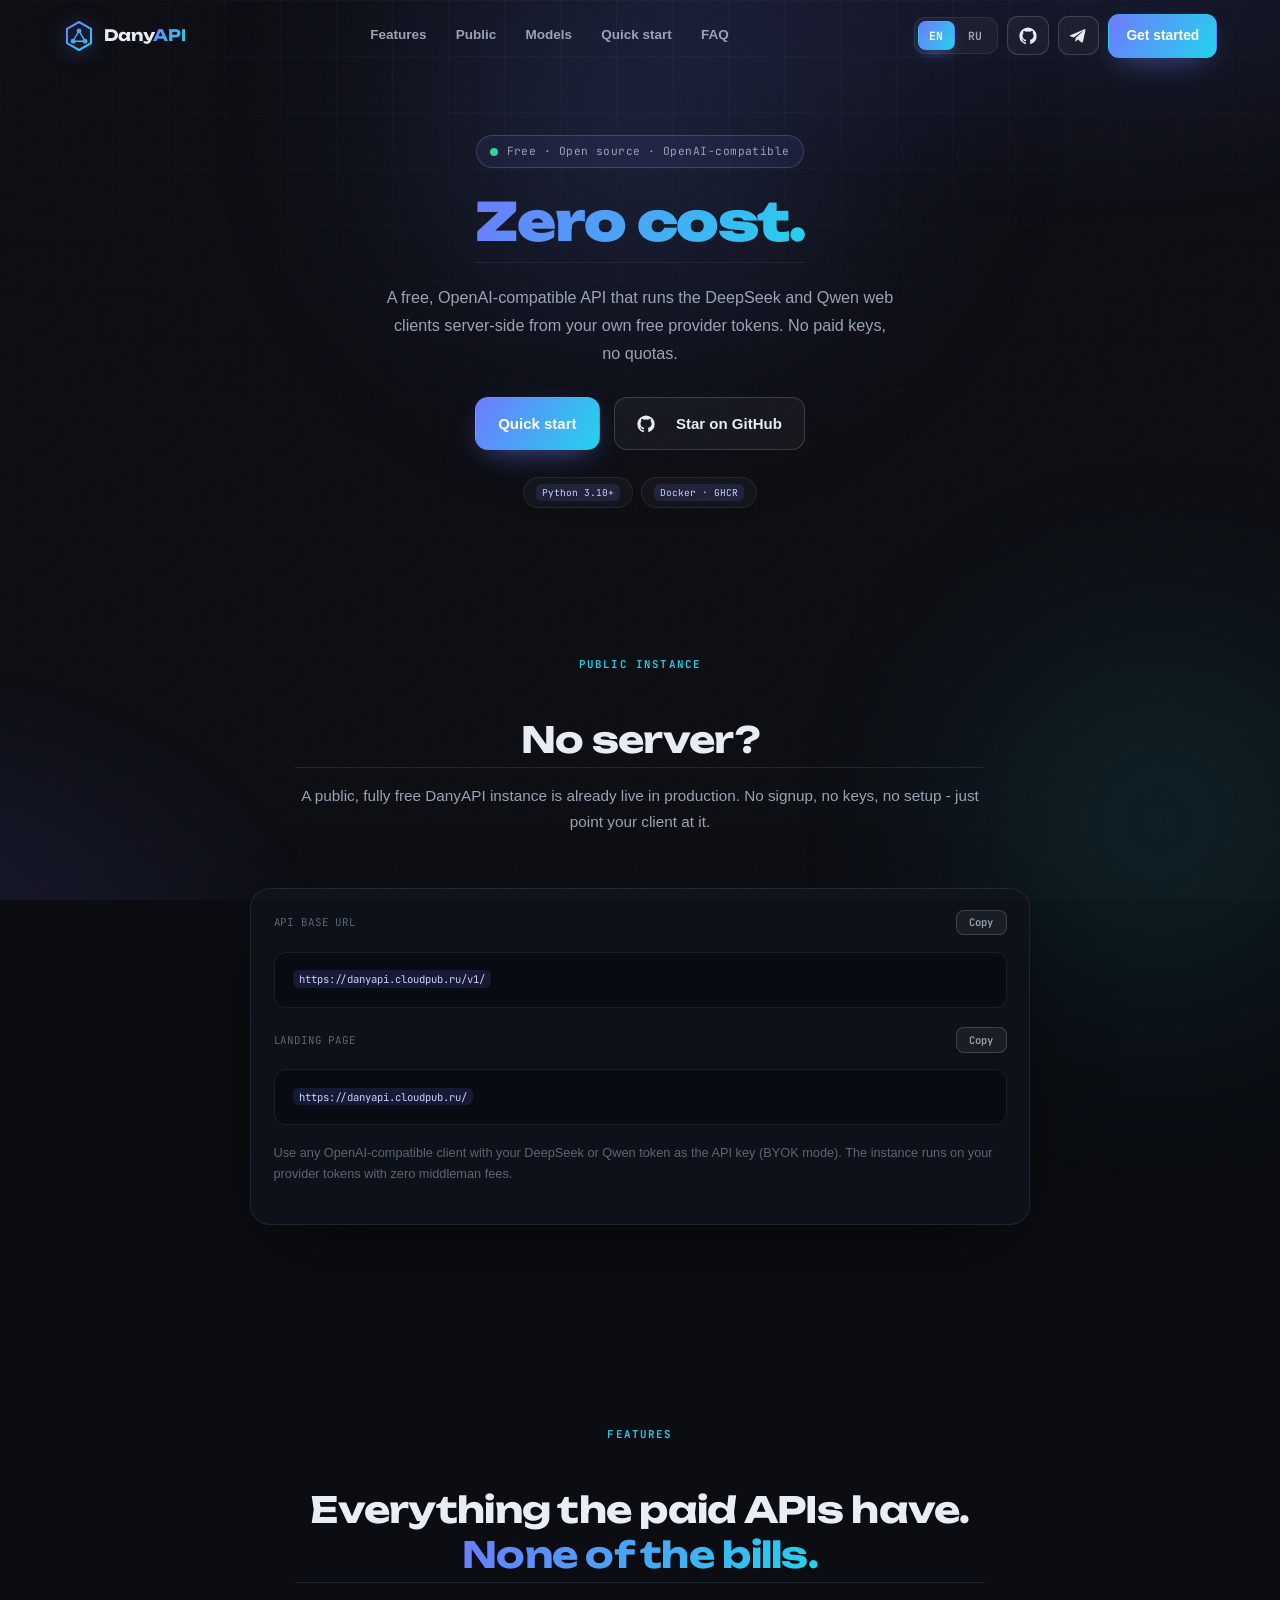
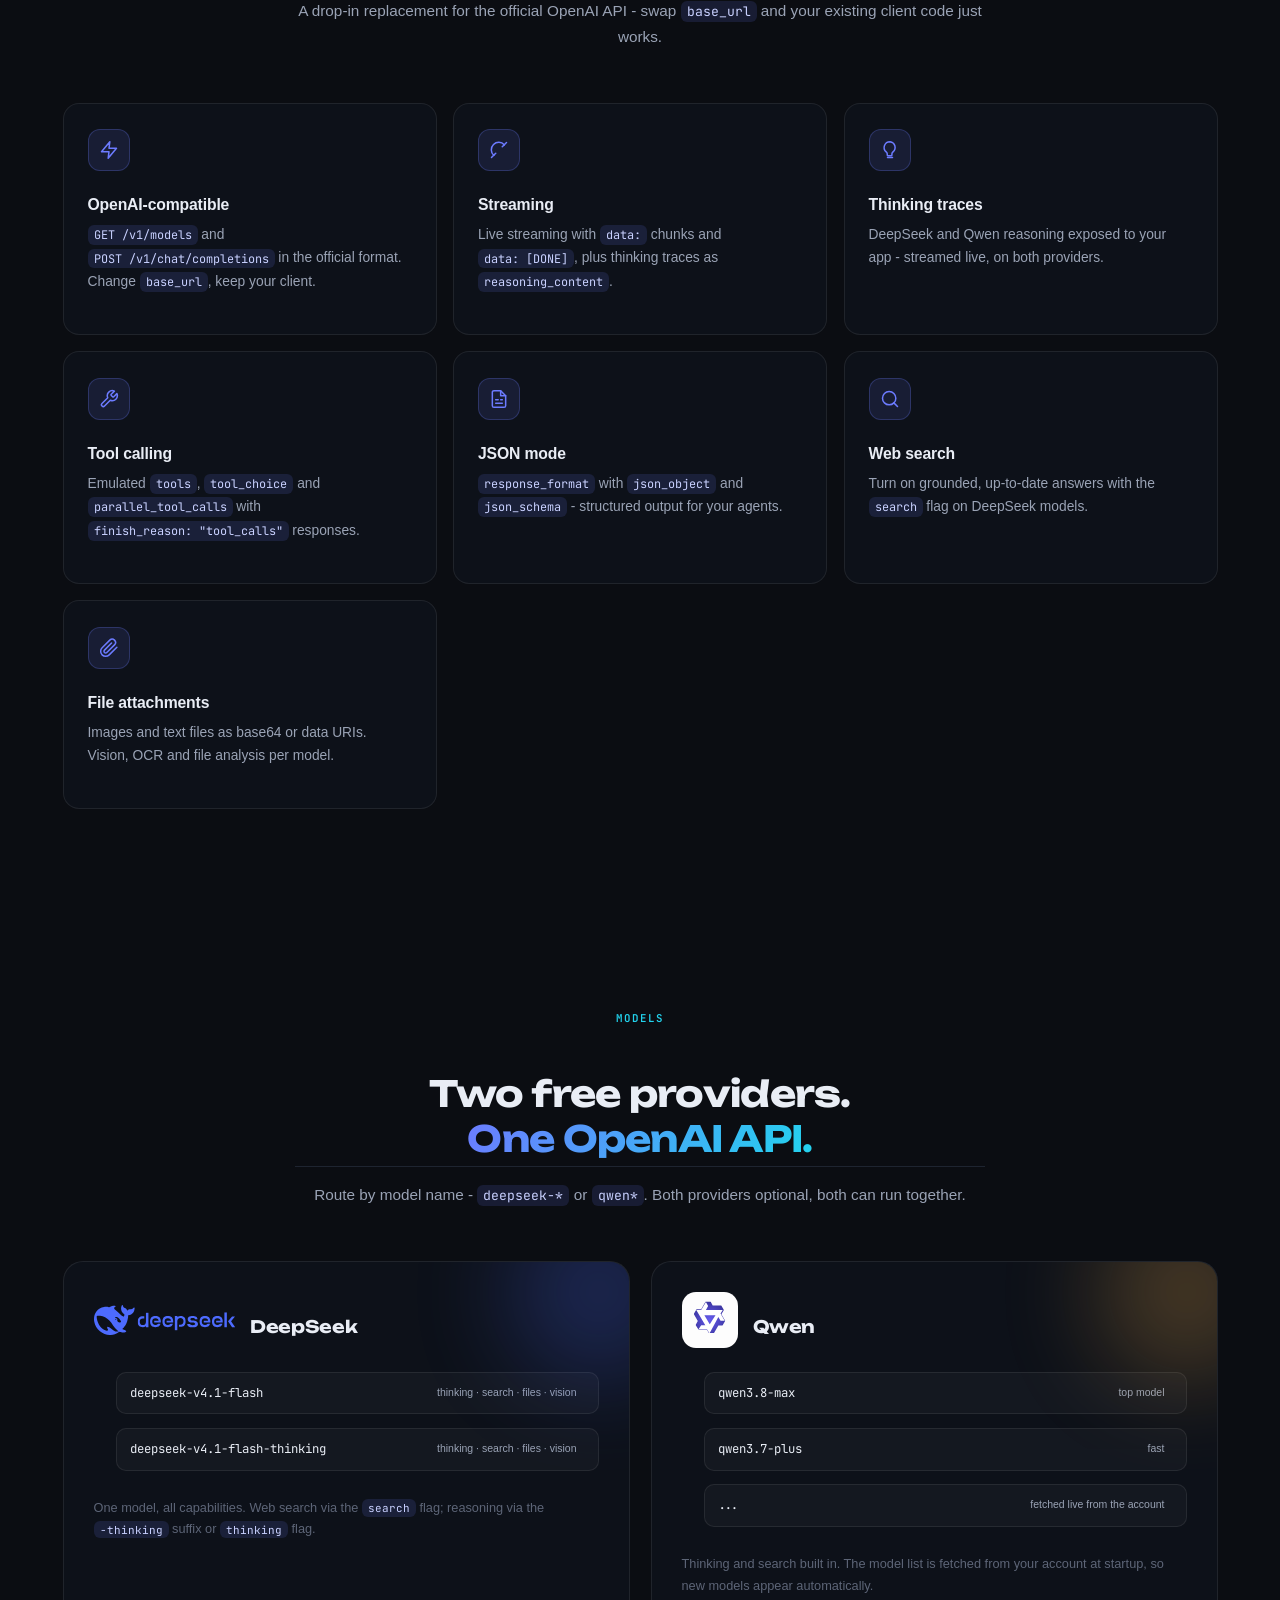
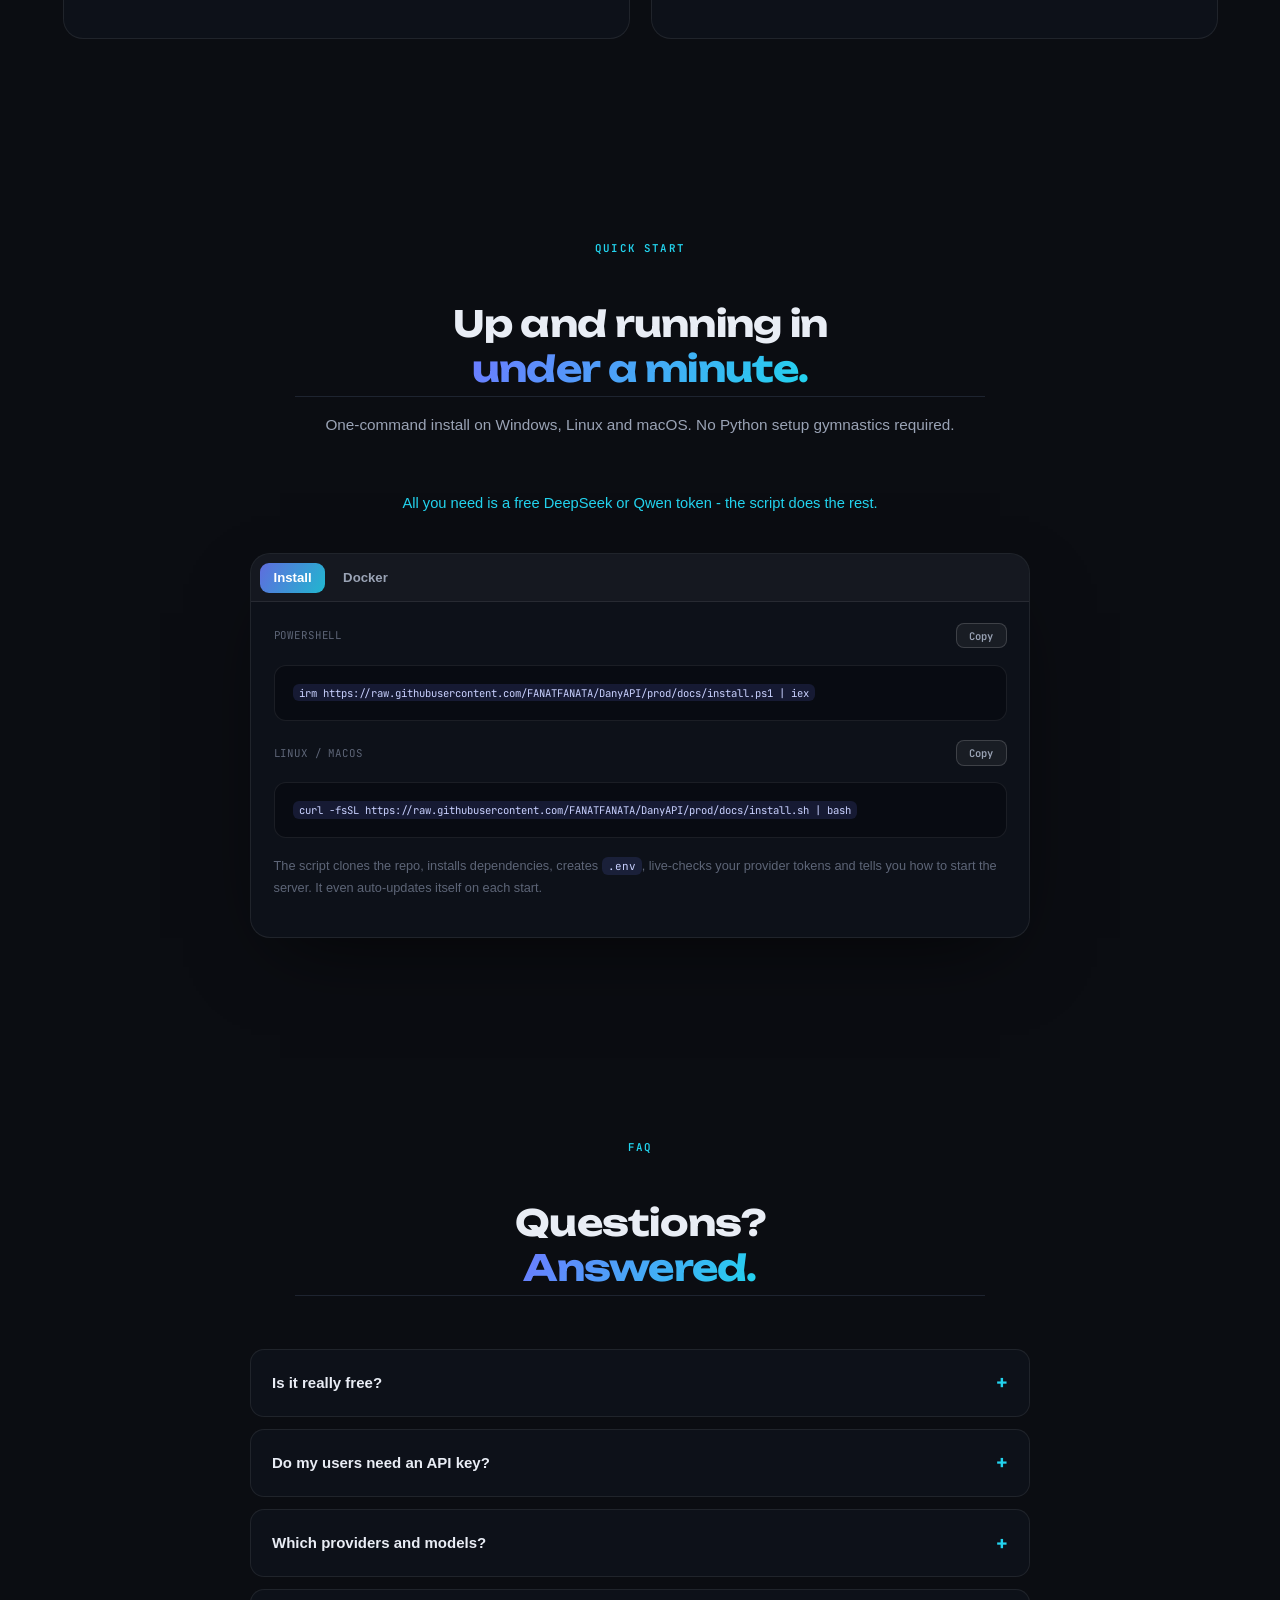
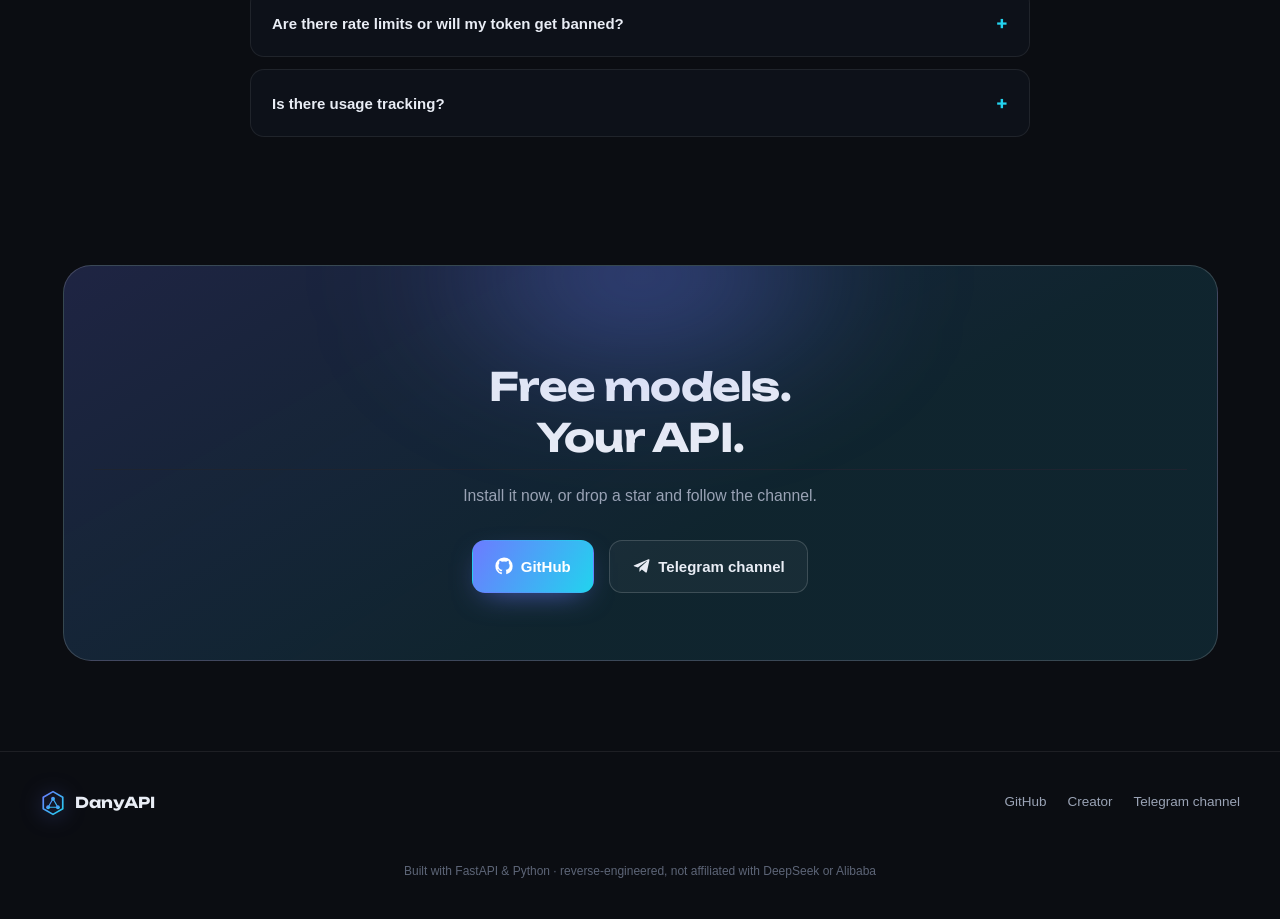
==== docs/index.html @ 92e61bdc "fix: account pool acquire logic and strip emoji from docs" ====
<!DOCTYPE html>
<html lang="en" data-theme="black">
<head>
<meta charset="UTF-8" />
<meta name="viewport" content="width=device-width, initial-scale=1.0" />
<title>DanyAPI</title>
<meta name="description" content="OpenAI-compatible HTTP API on top of the free web clients chat.deepseek.com and chat.qwen.ai. Runs on your own free provider tokens. Free. FastAPI + Python." />
<link rel="icon" href="data:image/svg+xml,%3Csvg%20xmlns='http://www.w3.org/2000/svg'%20viewBox='0%200%2040%2040'%3E%3Cdefs%3E%3ClinearGradient%20id='g'%20x1='0'%20y1='0'%20x2='1'%20y2='1'%3E%3Cstop%20offset='0'%20stop-color='%236c7bff'/%3E%3Cstop%20offset='1'%20stop-color='%2322d3ee'/%3E%3C/linearGradient%3E%3C/defs%3E%3Cpath%20d='M20%202.5L35%2011V29L20%2037.5L5%2029V11Z'%20fill='none'%20stroke='url(%23g)'%20stroke-width='2.6'%20stroke-linejoin='round'/%3E%3Cpath%20d='M20%2013.5L12.5%2026.5H27.5Z'%20fill='none'%20stroke='url(%23g)'%20stroke-width='1.8'%20stroke-linejoin='round'/%3E%3Ccircle%20cx='20'%20cy='13.5'%20r='3'%20fill='url(%23g)'/%3E%3Ccircle%20cx='12.5'%20cy='26.5'%20r='3'%20fill='url(%23g)'/%3E%3Ccircle%20cx='27.5'%20cy='26.5'%20r='3'%20fill='url(%23g)'/%3E%3C/svg%3E" />
<link rel="preconnect" href="https://fonts.googleapis.com" />
<link rel="preconnect" href="https://fonts.gstatic.com" crossorigin />
<link href="https://fonts.googleapis.com/css2?family=Unbounded:wght@500;700;900&family=Manrope:wght@400;500;600;700;800&family=JetBrains+Mono:wght@400;500;600;700&display=swap" rel="stylesheet" />
<link rel="stylesheet" href="style.css" />
</head>
<body class="landing">
<div class="bg-grid" aria-hidden="true"></div>
<div class="bg-glow bg-glow-a" aria-hidden="true"></div>
<div class="bg-glow bg-glow-b" aria-hidden="true"></div>
<div class="noise" aria-hidden="true"></div>

<header class="nav" id="nav">
    <div class="nav-inner">
        <a class="brand" href="#top">
            <svg class="brand-logo" viewBox="0 0 40 40" aria-hidden="true">
                <defs>
                    <linearGradient id="brand-grad" x1="0" y1="0" x2="1" y2="1">
                        <stop offset="0" stop-color="#6c7bff"></stop>
                        <stop offset="1" stop-color="#22d3ee"></stop>
                    </linearGradient>
                </defs>
                <path d="M20 2.5 L35 11 V29 L20 37.5 L5 29 V11 Z" fill="none" stroke="url(#brand-grad)" stroke-width="2.6" stroke-linejoin="round"></path>
                <path d="M20 13.5 L12.5 26.5 H27.5 Z" fill="none" stroke="url(#brand-grad)" stroke-width="1.8" stroke-linejoin="round"></path>
                <circle cx="20" cy="13.5" r="3" fill="url(#brand-grad)"></circle>
                <circle cx="12.5" cy="26.5" r="3" fill="url(#brand-grad)"></circle>
                <circle cx="27.5" cy="26.5" r="3" fill="url(#brand-grad)"></circle>
            </svg>
            <span class="brand-name">Dany<span class="brand-accent">API</span></span>
        </a>
        <nav class="nav-links" id="navLinks">
            <a href="#features" data-i18n="nav_features">Features</a>
            <a href="#hosted" data-i18n="nav_hosted">Public</a>
            <a href="#models" data-i18n="nav_models">Models</a>
            <a href="#quickstart" data-i18n="nav_quickstart">Quick start</a>
            <a href="#faq" data-i18n="nav_faq">FAQ</a>
        </nav>
        <div class="nav-actions">
            <div class="lang-switch" role="group" aria-label="Language">
                <button type="button" class="lang-btn" data-lang="en" data-i18n-aria="lang_en" aria-label="English">EN</button>
                <button type="button" class="lang-btn" data-lang="ru" data-i18n-aria="lang_ru" aria-label="Русский">RU</button>
            </div>
            <a class="btn btn-ghost btn-icon" href="https://github.com/FANATFANATA/DanyAPI" target="_blank" rel="noopener" aria-label="GitHub">
                <svg viewBox="0 0 24 24" width="18" height="18" fill="currentColor" aria-hidden="true"><path d="M12 .5A11.5 11.5 0 0 0 .5 12a11.5 11.5 0 0 0 7.86 10.91c.58.11.79-.25.79-.56v-2c-3.2.7-3.87-1.54-3.87-1.54-.52-1.34-1.28-1.7-1.28-1.7-1.05-.71.08-.7.08-.7 1.16.08 1.77 1.19 1.77 1.19 1.03 1.77 2.7 1.26 3.36.96.1-.75.4-1.26.73-1.55-2.55-.29-5.23-1.28-5.23-5.69 0-1.26.45-2.28 1.19-3.09-.12-.29-.52-1.46.11-3.05 0 0 .97-.31 3.18 1.18a11.1 11.1 0 0 1 5.79 0c2.2-1.49 3.17-1.18 3.17-1.18.63 1.59.23 2.76.11 3.05.74.81 1.19 1.83 1.19 3.09 0 4.42-2.69 5.39-5.25 5.68.41.35.77 1.05.77 2.12v3.15c0 .31.21.67.8.56A11.5 11.5 0 0 0 23.5 12 11.5 11.5 0 0 0 12 .5Z"/></svg>
            </a>
            <a class="btn btn-ghost btn-icon" href="https://t.me/DanyAPIFree" target="_blank" rel="noopener" aria-label="Telegram">
                <svg viewBox="0 0 24 24" width="18" height="18" fill="currentColor" aria-hidden="true"><path d="M21.9 4.3 18.6 19.6c-.2 1.1-.9 1.4-1.8.9l-5-3.7-2.4 2.3c-.3.3-.5.5-1 .5l.4-5.1L18.3 6c.4-.4-.1-.6-.6-.2L6.5 13.9l-4.9-1.5c-1-.3-1-.9.2-1.4L20.6 3c.9-.3 1.6.2 1.3 1.3Z"/></svg>
            </a>
            <a class="btn btn-primary" href="#quickstart" data-i18n="hero_cta_start">Get started</a>
        </div>
    </div>
</header>

<main id="top">

    <section class="hero">
        <div class="hero-inner">
            <div class="hero-copy">
                <span class="hero-badge reveal">
                    <span class="dot"></span>
                    <span data-i18n="hero_badge">Free · Open source · OpenAI-compatible</span>
                </span>
                <h1 class="hero-title reveal" data-delay="1">
                    <span class="grad-text" data-i18n="hero_h1_b">Zero cost.</span>
                </h1>
                <p class="hero-sub reveal" data-delay="2" data-i18n="hero_sub">
                    A free, OpenAI-compatible API that runs the DeepSeek and Qwen web clients
                    server-side from your own free provider tokens. No paid keys, no quotas.
                </p>
                <div class="hero-cta reveal" data-delay="3">
                    <a class="btn btn-primary btn-lg" href="#quickstart" data-i18n="hero_cta_start">Quick start</a>
                    <a class="btn btn-ghost btn-lg" href="https://github.com/FANATFANATA/DanyAPI" target="_blank" rel="noopener">
                        <svg viewBox="0 0 24 24" width="18" height="18" fill="currentColor" aria-hidden="true"><path d="M12 .5A11.5 11.5 0 0 0 .5 12a11.5 11.5 0 0 0 7.86 10.91c.58.11.79-.25.79-.56v-2c-3.2.7-3.87-1.54-3.87-1.54-.52-1.34-1.28-1.7-1.28-1.7-1.05-.71.08-.7.08-.7 1.16.08 1.77 1.19 1.77 1.19 1.03 1.77 2.7 1.26 3.36.96.1-.75.4-1.26.73-1.55-2.55-.29-5.23-1.28-5.23-5.69 0-1.26.45-2.28 1.19-3.09-.12-.29-.52-1.46.11-3.05 0 0 .97-.31 3.18 1.18a11.1 11.1 0 0 1 5.79 0c2.2-1.49 3.17-1.18 3.17-1.18.63 1.59.23 2.76.11 3.05.74.81 1.19 1.83 1.19 3.09 0 4.42-2.69 5.39-5.25 5.68.41.35.77 1.05.77 2.12v3.15c0 .31.21.67.8.56A11.5 11.5 0 0 0 23.5 12 11.5 11.5 0 0 0 12 .5Z"/></svg>
                        <span id="gh-stars" class="star-count"></span>
                        <span data-i18n="hero_cta_gh">Star on GitHub</span>
                    </a>
                </div>
                <div class="hero-meta reveal" data-delay="4">
                    <span class="pill"><code>Python 3.10+</code></span>
                    <span class="pill"><code>Docker · GHCR</code></span>
                </div>
            </div>
        </div>
    </section>

    <section class="section" id="hosted">
        <div class="section-head reveal">
            <span class="eyebrow" data-i18n="hosted_eyebrow">Public instance</span>
            <h2 class="section-title" data-i18n="hosted_title">No server?<br /><span class="grad-text" data-i18n="hosted_title_hi">Use the free one.</span></h2>
            <p class="section-sub" data-i18n="hosted_sub">A public, fully free DanyAPI instance is already live in production. No signup, no keys, no setup - just point your client at it.</p>
        </div>
        <div class="code-tabs reveal">
            <div class="code-pane active" data-pane="hosted">
                <div class="pane-head">
                    <span data-i18n="hosted_pane_api">API base URL</span>
                    <button class="copy-btn" data-copy="https://danyapi.cloudpub.ru/v1/" data-i18n="copy">Copy</button>
                </div>
                <pre><code>https://danyapi.cloudpub.ru/v1/</code></pre>
                <div class="pane-head">
                    <span data-i18n="hosted_pane_site">Landing page</span>
                    <button class="copy-btn" data-copy="https://danyapi.cloudpub.ru/" data-i18n="copy">Copy</button>
                </div>
                <pre><code>https://danyapi.cloudpub.ru/</code></pre>
                <p class="pane-note" data-i18n="hosted_note">Use any OpenAI-compatible client with your DeepSeek or Qwen token as the API key (BYOK mode). The instance runs on your provider tokens with zero middleman fees.</p>
            </div>
        </div>
    </section>

    <section class="section" id="features">
        <div class="section-head reveal">
            <span class="eyebrow" data-i18n="features_eyebrow">Features</span>
            <h2 class="section-title" data-i18n="features_title">Everything the paid APIs have.<br /><span class="grad-text" data-i18n="features_title_hi">None of the bills.</span></h2>
            <p class="section-sub" data-i18n="features_sub">A drop-in replacement for the official OpenAI API - swap <code>base_url</code> and your existing client code just works.</p>
        </div>

        <div class="features-grid">
            <article class="card reveal">
                <div class="card-icon"><svg viewBox="0 0 24 24" fill="none" stroke="currentColor" stroke-width="1.8" stroke-linecap="round" stroke-linejoin="round" width="20" height="20"><polygon points="13 2 3 14 12 14 11 22 21 10 12 10 13 2"/></svg></div>
                <h3 data-i18n="f1_t">OpenAI-compatible</h3>
                <p data-i18n="f1_d"><code>GET /v1/models</code> and <code>POST /v1/chat/completions</code> in the official format. Change <code>base_url</code>, keep your client.</p>
            </article>
            <article class="card reveal">
                <div class="card-icon"><svg viewBox="0 0 24 24" fill="none" stroke="currentColor" stroke-width="1.8" stroke-linecap="round" stroke-linejoin="round" width="20" height="20"><path d="M5.64 18.36A9 9 0 1 1 18.36 5.64"/><path d="M5.64 18.36L8.1 15.9"/><path d="M5.64 18.36L3 21"/><path d="M18.36 5.64L15.9 8.1"/><path d="M18.36 5.64L21 3"/></svg></div>
                <h3 data-i18n="f2_t">Streaming</h3>
                <p data-i18n="f2_d">Live streaming with <code>data:</code> chunks and <code>data: [DONE]</code>, plus thinking traces as <code>reasoning_content</code>.</p>
            </article>
            <article class="card reveal">
                <div class="card-icon"><svg viewBox="0 0 24 24" fill="none" stroke="currentColor" stroke-width="1.8" stroke-linecap="round" stroke-linejoin="round" width="20" height="20"><path d="M12 2a7 7 0 0 0-4.6 12.3c.8.7 1.3 1.6 1.3 2.2V18a1 1 0 0 0 1 1h3.6a1 1 0 0 0 1-1v-1.5c0-.6.5-1.5 1.3-2.2A7 7 0 0 0 12 2z"/><path d="M9 21h6"/></svg></div>
                <h3 data-i18n="f3_t">Thinking traces</h3>
                <p data-i18n="f3_d">DeepSeek and Qwen reasoning exposed to your app - streamed live, on both providers.</p>
            </article>
            <article class="card reveal">
                <div class="card-icon"><svg viewBox="0 0 24 24" fill="none" stroke="currentColor" stroke-width="1.8" stroke-linecap="round" stroke-linejoin="round" width="20" height="20"><path d="M14.7 6.3a1 1 0 0 0 0 1.4l1.6 1.6a1 1 0 0 0 1.4 0l3.77-3.77a6 6 0 0 1-7.94 7.94l-6.91 6.91a2.12 2.12 0 0 1-3-3l6.91-6.91a6 6 0 0 1 7.94-7.94l-3.76 3.76z"/></svg></div>
                <h3 data-i18n="f4_t">Tool calling</h3>
                <p data-i18n="f4_d">Emulated <code>tools</code>, <code>tool_choice</code> and <code>parallel_tool_calls</code> with <code>finish_reason: "tool_calls"</code> responses.</p>
            </article>
            <article class="card reveal">
                <div class="card-icon"><svg viewBox="0 0 24 24" fill="none" stroke="currentColor" stroke-width="1.8" stroke-linecap="round" stroke-linejoin="round" width="20" height="20"><path d="M14 2H6a2 2 0 0 0-2 2v16a2 2 0 0 0 2 2h12a2 2 0 0 0 2-2V8z"/><polyline points="14 2 14 8 20 8"/><path d="M8 13h3"/><path d="M16 13h-2"/><path d="M8 17h8"/></svg></div>
                <h3 data-i18n="f5_t">JSON mode</h3>
                <p data-i18n="f5_d"><code>response_format</code> with <code>json_object</code> and <code>json_schema</code> - structured output for your agents.</p>
            </article>
            <article class="card reveal">
                <div class="card-icon"><svg viewBox="0 0 24 24" fill="none" stroke="currentColor" stroke-width="1.8" stroke-linecap="round" stroke-linejoin="round" width="20" height="20"><circle cx="11" cy="11" r="8"/><path d="M21 21l-4.35-4.35"/></svg></div>
                <h3 data-i18n="f7_t">Web search</h3>
                <p data-i18n="f7_d">Turn on grounded, up-to-date answers with the <code>search</code> flag on DeepSeek models.</p>
            </article>
            <article class="card reveal">
                <div class="card-icon"><svg viewBox="0 0 24 24" fill="none" stroke="currentColor" stroke-width="1.8" stroke-linecap="round" stroke-linejoin="round" width="20" height="20"><path d="M21.44 11.05l-9.19 9.19a6 6 0 0 1-8.49-8.49l9.19-9.19a4 4 0 0 1 5.66 5.66l-9.2 9.19a2 2 0 0 1-2.83-2.83l8.49-8.48"/></svg></div>
                <h3 data-i18n="f8_t">File attachments</h3>
                <p data-i18n="f8_d">Images and text files as base64 or data URIs. Vision, OCR and file analysis per model.</p>
            </article>
        </div>
    </section>

    <section class="section" id="models">
        <div class="section-head reveal">
            <span class="eyebrow" data-i18n="models_eyebrow">Models</span>
            <h2 class="section-title" data-i18n="models_title">Two free providers.<br /><span class="grad-text" data-i18n="models_title_hi">One OpenAI API.</span></h2>
            <p class="section-sub" data-i18n="models_sub">Route by model name - <code>deepseek-*</code> or <code>qwen*</code>. Both providers optional, both can run together.</p>
        </div>

        <div class="models-grid">
            <article class="model-card reveal model-ds">
                <div class="model-head">
                    <span class="model-logo model-logo-ds"><img src="deepseek-logo.svg" alt="DeepSeek" /></span>
                    <div>
                        <h3>DeepSeek</h3>
                    </div>
                </div>
                <ul class="model-list">
                    <li><code>deepseek-v4.1-flash</code> <span class="model-chip" data-i18n="models_ds_flash">thinking · search · files · vision</span></li>
                    <li><code>deepseek-v4.1-flash-thinking</code> <span class="model-chip" data-i18n="models_ds_pro">thinking · search · files · vision</span></li>
                </ul>
                <p class="model-note" data-i18n="models_ds_note">One model, all capabilities. Web search via the <code>search</code> flag; reasoning via the <code>-thinking</code> suffix or <code>thinking</code> flag.</p>
            </article>

            <article class="model-card reveal model-qw">
                <div class="model-head">
                    <span class="model-logo-tile model-logo-tile-qw"><img src="qwen-logo.svg" alt="Qwen" /></span>
                    <div>
                        <h3>Qwen</h3>
                    </div>
                </div>
                <ul class="model-list">
                    <li><code>qwen3.8-max</code> <span class="model-chip" data-i18n="models_qw_1">top model</span></li>
                    <li><code>qwen3.7-plus</code> <span class="model-chip" data-i18n="models_qw_2">fast</span></li>
                    <li><code>...</code> <span class="model-chip" data-i18n="models_qw_3">fetched live from the account</span></li>
                </ul>
                <p class="model-note" data-i18n="models_qw_note">Thinking and search built in. The model list is fetched from your account at startup, so new models appear automatically.</p>
            </article>
        </div>
    </section>

    <section class="section" id="quickstart">
        <div class="section-head reveal">
            <span class="eyebrow" data-i18n="qs_eyebrow">Quick start</span>
            <h2 class="section-title" data-i18n="qs_title">Up and running in<br /><span class="grad-text" data-i18n="qs_title_hi">under a minute.</span></h2>
            <p class="section-sub" data-i18n="qs_sub">One-command install on Windows, Linux and macOS. No Python setup gymnastics required.</p>
        </div>

        <p class="section-note reveal" data-i18n="qs_need">All you need is a free DeepSeek or Qwen token - the script does the rest.</p>
        <div class="code-tabs reveal">
            <div class="tab-bar">
                <button class="tab active" data-tab="install" data-i18n="qs_tab_install">Install</button>
                <button class="tab" data-tab="docker" data-i18n="qs_tab_docker">Docker</button>
            </div>
            <div class="code-pane active" data-pane="install">
                <div class="pane-head">
                    <span data-i18n="qs_pane_install">PowerShell</span>
                    <button class="copy-btn" data-copy='irm https://raw.githubusercontent.com/FANATFANATA/DanyAPI/prod/docs/install.ps1 | iex' data-i18n="copy">Copy</button>
                </div>
                <pre><code>irm https://raw.githubusercontent.com/FANATFANATA/DanyAPI/prod/docs/install.ps1 | iex</code></pre>
                <div class="pane-head">
                    <span data-i18n="qs_pane_install_alt">Linux / macOS</span>
                    <button class="copy-btn" data-copy='curl -fsSL https://raw.githubusercontent.com/FANATFANATA/DanyAPI/prod/docs/install.sh | bash' data-i18n="copy">Copy</button>
                </div>
                <pre><code>curl -fsSL https://raw.githubusercontent.com/FANATFANATA/DanyAPI/prod/docs/install.sh | bash</code></pre>
                <p class="pane-note" data-i18n="qs_install_note">The script clones the repo, installs dependencies, creates <code>.env</code>, live-checks your provider tokens and tells you how to start the server. It even auto-updates itself on each start.</p>
            </div>

            <div class="code-pane" data-pane="docker">
                <div class="pane-head">
                    <span>Docker · GHCR</span>
                    <button class="copy-btn" data-copy='docker run -d -p 8000:8000 \
  -e DEEPSEEK_TOKENS="token1,token2" \
  -e QWEN_TOKENS="token3" \
  ghcr.io/fanatfanata/danyapi:latest' data-i18n="copy">Copy</button>
                </div>
                <pre><code>docker run -d -p <span class="c-num">8000</span>:<span class="c-num">8000</span> \
  -e DEEPSEEK_TOKENS=<span class="c-str">"token1,token2"</span> \
  -e QWEN_TOKENS=<span class="c-str">"token3"</span> \
  ghcr.io/fanatfanata/danyapi:latest</code></pre>
                <p class="pane-note" data-i18n="qs_docker_note">Prebuilt image, pushed on every commit and every version tag. The native PoW solver is compiled into the image for maximum speed.</p>
            </div>
        </div>
    </section>

    <section class="section" id="faq">
        <div class="section-head reveal">
            <span class="eyebrow" data-i18n="faq_eyebrow">FAQ</span>
            <h2 class="section-title" data-i18n="faq_title">Questions?<br /><span class="grad-text" data-i18n="faq_title_hi">Answered.</span></h2>
        </div>
        <div class="faq-list reveal">
            <details class="faq">
                <summary data-i18n="q1">Is it really free?</summary>
                <p data-i18n="a1">Yes. DanyAPI uses the internal APIs of the free web clients chat.deepseek.com and chat.qwen.ai through accounts made from your own free provider tokens. No billing, no quotas.</p>
            </details>
            <details class="faq">
                <summary data-i18n="q2">Do my users need an API key?</summary>
                <p data-i18n="a2">When running DanyAPI locally or in private hosting, no API key is required (pass any dummy value). When using the public hosted instance (BYOK mode), provide your DeepSeek or Qwen token as the Bearer token.</p>
            </details>
            <details class="faq">
                <summary data-i18n="q3">Which providers and models?</summary>
                <p data-i18n="a3">DeepSeek (<code>deepseek-v4.1-flash</code>, <code>deepseek-v4.1-flash-thinking</code>) and Qwen (<code>qwen3.8-max</code>, <code>qwen3.7-plus</code>, ... - fetched live from the account). Route by model name; both can run at once.</p>
            </details>
            <details class="faq">
                <summary data-i18n="q7">Are there rate limits or will my token get banned?</summary>
                <p data-i18n="a7">Requests go through the free web clients at a human-like pace. Add more tokens to the pool for extra parallelism - the project stays within normal usage, but treat free tokens as best-effort.</p>
            </details>
            <details class="faq">
                <summary data-i18n="q8">Is there usage tracking?</summary>
                <p data-i18n="a8"><code>GET /v1/usage</code> returns token usage totals, per-model and per-user breakdowns. Disable with <code>DANYAPI_USAGE_ENABLED=0</code>.</p>
            </details>
        </div>
    </section>

    <section class="cta reveal">
        <div class="cta-inner">
            <h2 data-i18n="cta_title">Free models.<br />Your API.</h2>
            <p data-i18n="cta_sub">Install it now, or drop a star and follow the channel.</p>
            <div class="cta-btns">
                <a class="btn btn-primary btn-lg" href="https://github.com/FANATFANATA/DanyAPI" target="_blank" rel="noopener">
                    <svg viewBox="0 0 24 24" width="18" height="18" fill="currentColor" aria-hidden="true"><path d="M12 .5A11.5 11.5 0 0 0 .5 12a11.5 11.5 0 0 0 7.86 10.91c.58.11.79-.25.79-.56v-2c-3.2.7-3.87-1.54-3.87-1.54-.52-1.34-1.28-1.7-1.28-1.7-1.05-.71.08-.7.08-.7 1.16.08 1.77 1.19 1.77 1.19 1.03 1.77 2.7 1.26 3.36.96.1-.75.4-1.26.73-1.55-2.55-.29-5.23-1.28-5.23-5.69 0-1.26.45-2.28 1.19-3.09-.12-.29-.52-1.46.11-3.05 0 0 .97-.31 3.18 1.18a11.1 11.1 0 0 1 5.79 0c2.2-1.49 3.17-1.18 3.17-1.18.63 1.59.23 2.76.11 3.05.74.81 1.19 1.83 1.19 3.09 0 4.42-2.69 5.39-5.25 5.68.41.35.77 1.05.77 2.12v3.15c0 .31.21.67.8.56A11.5 11.5 0 0 0 23.5 12 11.5 11.5 0 0 0 12 .5Z"/></svg>
                    <span data-i18n="cta_gh">GitHub</span>
                </a>
                <a class="btn btn-ghost btn-lg" href="https://t.me/DanyAPIFree" target="_blank" rel="noopener">
                    <svg viewBox="0 0 24 24" width="18" height="18" fill="currentColor" aria-hidden="true"><path d="M21.9 4.3 18.6 19.6c-.2 1.1-.9 1.4-1.8.9l-5-3.7-2.4 2.3c-.3.3-.5.5-1 .5l.4-5.1L18.3 6c.4-.4-.1-.6-.6-.2L6.5 13.9l-4.9-1.5c-1-.3-1-.9.2-1.4L20.6 3c.9-.3 1.6.2 1.3 1.3Z"/></svg>
                    <span data-i18n="cta_tg">Telegram channel</span>
                </a>
            </div>
        </div>
    </section>
</main>

<footer class="footer">
    <div class="footer-inner">
        <div class="footer-brand">
            <svg class="brand-logo" viewBox="0 0 40 40" aria-hidden="true"><defs><linearGradient id="brand-grad-ftr" x1="0" y1="0" x2="1" y2="1"><stop offset="0" stop-color="#6c7bff"></stop><stop offset="1" stop-color="#22d3ee"></stop></linearGradient></defs>
                <path d="M20 2.5 L35 11 V29 L20 37.5 L5 29 V11 Z" fill="none" stroke="url(#brand-grad-ftr)" stroke-width="2.6" stroke-linejoin="round"></path>
                <path d="M20 13.5 L12.5 26.5 H27.5 Z" fill="none" stroke="url(#brand-grad-ftr)" stroke-width="1.8" stroke-linejoin="round"></path>
                <circle cx="20" cy="13.5" r="3" fill="url(#brand-grad-ftr)"></circle>
                <circle cx="12.5" cy="26.5" r="3" fill="url(#brand-grad-ftr)"></circle>
                <circle cx="27.5" cy="26.5" r="3" fill="url(#brand-grad-ftr)"></circle>
            </svg>
            <span>DanyAPI</span>
        </div>
        <div class="footer-links">
            <a href="https://github.com/FANATFANATA/DanyAPI" target="_blank" rel="noopener">GitHub</a>
            <a href="https://t.me/DanyaVoredom" target="_blank" rel="noopener" data-i18n="footer_creator">Creator</a>
            <a href="https://t.me/DanyAPIFree" target="_blank" rel="noopener" data-i18n="footer_channel">Telegram channel</a>
        </div>
        <div class="footer-note" data-i18n="footer_note">Built with FastAPI &amp; Python · reverse-engineered, not affiliated with DeepSeek or Alibaba</div>
    </div>
</footer>

<script src="script.js"></script>
</body>
</html>
---- docs/style.css ----
*,
*::before,
*::after {
    box-sizing: border-box;
    margin: 0;
    padding: 0;
}

:root {
    --font-disp: "Unbounded", sans-serif;
    --font-body: -apple-system, BlinkMacSystemFont, "Segoe UI", Roboto, "Helvetica Neue", Arial, sans-serif;
    --font-mono: "SF Mono", "Fira Code", "Cascadia Code", "JetBrains Mono", Consolas, monospace;
    --accent: #6366f1;
    --accent-strong: #818cf8;
    --accent-soft: rgba(99, 102, 241, 0.14);
    --bg-body: #0b0d12;
    --bg-container: #11151d;
    --bg-elevated: #161b26;
    --shadow: rgba(0, 0, 0, 0.55);
    --text: #e7e9ee;
    --text-soft: #a7adbb;
    --text-muted: #7d8494;
    --text-faint: #5b6270;
    --heading: #f4f6fa;
    --model: #f4f6fa;
    --link: #a5aaf5;
    --link-hover: #c7cbfb;
    --border: #1e2430;
    --border-strong: #2a3141;
    --code-inline-bg: #1a202c;
    --code-inline-text: #dfe3ec;
    --pre-bg: #0d1117;
    --pre-text: #dfe3ec;
    --code-header-bg: #161b26;
    --code-header-text: #7d8494;
    --thead-bg: #141a24;
    --th-border: #2a3141;
    --td-border: #1e2430;
    --blockquote-border: #6366f1;
    --blockquote-bg: #121722;
    --blockquote-text: #c3c8d4;
    --badge-bg: #1b2230;
    --badge-text: #c3c8d4;
    --badge-green-bg: #12261a;
    --badge-green-text: #7ee0a3;
    --badge-blue-bg: #141b30;
    --badge-blue-text: #93a3f5;
    --env-bg: #1a202c;
    --anchor: #7d8494;
    --anchor-hover: #e7e9ee;
    --table-shadow: rgba(0, 0, 0, 0.35);
    --select-bg: #11151d;
    --select-text: #e7e9ee;
    --select-border: #2a3141;
}

html[data-theme="monokai"] {
    --accent: #f472b6;
    --accent-strong: #f9a8d4;
    --accent-soft: rgba(244, 114, 182, 0.14);
    --bg-body: #1e1f1c;
    --bg-container: #262723;
    --bg-elevated: #2e2f2a;
    --shadow: rgba(0, 0, 0, 0.4);
    --text: #f3f2ec;
    --text-soft: #cfcdc3;
    --text-muted: #a09d92;
    --text-faint: #75715e;
    --heading: #f3f2ec;
    --model: #f3f2ec;
    --link: #f9a8d4;
    --link-hover: #fbcfe8;
    --border: #35362f;
    --border-strong: #45463d;
    --code-inline-bg: #30312b;
    --code-inline-text: #f3f2ec;
    --pre-bg: #1a1b18;
    --pre-text: #f3f2ec;
    --code-header-bg: #30312b;
    --code-header-text: #a09d92;
    --thead-bg: #30312b;
    --th-border: #45463d;
    --td-border: #35362f;
    --blockquote-bg: #2c2d28;
    --blockquote-text: #cfcdc3;
    --badge-bg: #35362f;
    --badge-text: #f3f2ec;
    --badge-blue-bg: #3a2b36;
    --badge-blue-text: #f9a8d4;
    --env-bg: #30312b;
    --anchor: #75715e;
    --anchor-hover: #f3f2ec;
    --select-bg: #262723;
    --select-text: #f3f2ec;
    --select-border: #45463d;
}

html[data-theme="hacker"] {
    --accent: #10b981;
    --accent-strong: #34d399;
    --accent-soft: rgba(16, 185, 129, 0.14);
    --bg-body: #0a0e0a;
    --bg-container: #101610;
    --bg-elevated: #141b14;
    --shadow: rgba(0, 0, 0, 0.6);
    --text: #b8e8b8;
    --text-soft: #7fd68f;
    --text-muted: #5fae6f;
    --text-faint: #3f7a4f;
    --heading: #d0ffd0;
    --model: #d0ffd0;
    --link: #4fd1a5;
    --link-hover: #86efac;
    --border: #1c3a24;
    --border-strong: #2a5a38;
    --code-inline-bg: #12291a;
    --code-inline-text: #b8e8b8;
    --pre-bg: #050a05;
    --pre-text: #a0e8a0;
    --code-header-bg: #12301d;
    --code-header-text: #3ddc6e;
    --thead-bg: #0f2617;
    --th-border: #2a5a38;
    --td-border: #1c3a24;
    --blockquote-border: #10b981;
    --blockquote-bg: #0d1f12;
    --blockquote-text: #7fd68f;
    --badge-bg: #12301d;
    --badge-text: #7fd68f;
    --badge-green-bg: #0f2617;
    --badge-green-text: #3ddc6e;
    --badge-blue-bg: #0c241c;
    --badge-blue-text: #4fd1a5;
    --env-bg: #12301d;
    --anchor: #3f7a4f;
    --anchor-hover: #4fd1a5;
    --table-shadow: rgba(0, 0, 0, 0.5);
    --select-bg: #101610;
    --select-text: #b8e8b8;
    --select-border: #2a5a38;
}

html {
    scroll-behavior: smooth;
    font-size: 15px;
}

body {
    font-family: var(--font-body);
    background: var(--bg-body);
    color: var(--text);
    line-height: 1.7;
    -webkit-font-smoothing: antialiased;
    text-rendering: optimizeLegibility;
    transition: background-color 0.3s ease, color 0.3s ease;
}

body::before {
    content: "";
    position: fixed;
    inset: 0;
    z-index: -1;
    pointer-events: none;
    background:
        radial-gradient(900px 520px at 85% -10%, var(--accent-soft), transparent 60%),
        radial-gradient(760px 480px at -10% 105%, var(--accent-soft), transparent 60%);
}

body::after {
    content: "";
    position: fixed;
    inset: 0;
    z-index: -1;
    pointer-events: none;
    background-image:
        linear-gradient(var(--border) 1px, transparent 1px),
        linear-gradient(90deg, var(--border) 1px, transparent 1px);
    background-size: 48px 48px;
    opacity: 0.16;
    mask-image: radial-gradient(ellipse 90% 70% at 50% 0%, #000 0%, transparent 75%);
    -webkit-mask-image: radial-gradient(ellipse 90% 70% at 50% 0%, #000 0%, transparent 75%);
}

@keyframes click-bounce {
    0% { transform: scale(1); }
    40% { transform: scale(0.97); }
    100% { transform: scale(1); }
}

@keyframes logo-spin {
    from { transform: rotate(0deg); }
    to { transform: rotate(360deg); }
}

@keyframes footer-fade {
    from { opacity: 0; transform: translateY(8px); }
    to { opacity: 1; transform: translateY(0); }
}

@keyframes expand-hr {
    from { transform: scaleX(0); opacity: 0; }
    to { transform: scaleX(1); opacity: 1; }
}

::selection {
    background: var(--accent-soft);
    color: var(--heading);
}

* {
    scrollbar-width: thin;
    scrollbar-color: var(--border-strong) transparent;
}

::-webkit-scrollbar {
    width: 10px;
    height: 10px;
}

::-webkit-scrollbar-thumb {
    background: var(--border-strong);
    border-radius: 5px;
    transition: background 0.2s ease;
}

::-webkit-scrollbar-thumb:hover {
    background: var(--text-faint);
}

::-webkit-scrollbar-track {
    background: transparent;
}

.brand {
    display: inline-flex;
    align-items: center;
    gap: 0.6rem;
    text-decoration: none;
    border-bottom: none;
    transition: transform 0.2s ease;
}

.brand:hover {
    border-bottom: none;
    transform: translateY(-1px);
}

.brand-logo {
    width: 30px;
    height: 30px;
    display: block;
    filter: drop-shadow(0 2px 8px var(--accent-soft));
    transition: transform 0.5s cubic-bezier(0.4, 0, 0.2, 1);
}

.brand:hover .brand-logo {
    animation: logo-spin 0.6s cubic-bezier(0.4, 0, 0.2, 1);
}

.brand-name {
    font-size: 1.15rem;
    font-weight: 750;
    letter-spacing: -0.02em;
    color: var(--heading);
    transition: color 0.2s ease;
}

.brand:hover .brand-name {
    color: var(--link-hover);
}

@media (prefers-reduced-motion: reduce) {
    .brand-logo {
        animation: none !important;
    }
}

:focus-visible {
    outline: 2px solid var(--accent);
    outline-offset: 2px;
}

.lang-btn {
    border: none;
    background: transparent;
    color: var(--text-muted);
    cursor: pointer;
    font-size: 0.74rem;
    font-weight: 600;
    padding: 0.25rem 0.6rem;
    border-radius: 6px;
    font-family: inherit;
    transition: background-color 0.15s, color 0.15s;
}

.lang-btn:hover {
    color: var(--text);
}

.lang-btn:active {
    animation: click-bounce 0.2s ease;
}

.lang-btn.active {
    background: var(--accent-soft);
    color: var(--accent-strong);
}

h1,
h2,
h3,
h4,
h5,
h6 {
    font-weight: 700;
    line-height: 1.3;
    margin-top: 1.9rem;
    margin-bottom: 0.65rem;
    letter-spacing: -0.02em;
    color: var(--heading);
}

h1 {
    font-size: clamp(1.6rem, 2.6vw, 2.2rem);
    margin-top: 0;
    border-bottom: 1px solid var(--border);
    padding-bottom: 0.7rem;
    margin-bottom: 0.4rem;
}

h2 {
    font-size: 1.32rem;
    padding-bottom: 0.35rem;
    border-bottom: 1px solid var(--border);
}

h3 {
    font-size: 1.06rem;
    margin-top: 1.6rem;
}

h4 {
    font-size: 0.98rem;
    margin-top: 1.3rem;
}

h2[id],
h3[id],
h4[id] {
    scroll-margin-top: 80px;
    position: relative;
    cursor: default;
}

h2[id]:hover::after,
h3[id]:hover::after,
h4[id]:hover::after {
    content: '#';
    position: absolute;
    left: -1.3em;
    color: var(--accent);
    font-weight: 400;
    opacity: 0.5;
}

p {
    margin-bottom: 1rem;
}

a {
    color: var(--link);
    text-decoration: none;
    border-bottom: 1px solid transparent;
    transition: border-color 0.2s, color 0.2s;
}

a:hover {
    border-bottom-color: var(--link-hover);
    color: var(--link-hover);
}

strong {
    font-weight: 650;
    color: var(--heading);
}

code {
    font-family: "SF Mono", "Fira Code", "Cascadia Code", "JetBrains Mono", Consolas, monospace;
    font-size: 0.875em;
    background: var(--code-inline-bg);
    padding: 0.15rem 0.45rem;
    border-radius: 6px;
    color: var(--code-inline-text);
    white-space: normal;
    overflow-wrap: anywhere;
}

pre {
    background: var(--pre-bg);
    color: var(--pre-text);
    padding: 1rem 1.25rem;
    border-radius: 12px;
    overflow-x: auto;
    font-size: 0.82rem;
    line-height: 1.6;
    margin: 1.1rem 0;
    font-family: "SF Mono", "Fira Code", "Cascadia Code", "JetBrains Mono", Consolas, monospace;
    white-space: pre;
    word-break: normal;
    border: 1px solid var(--border);
}

pre code {
    background: transparent;
    padding: 0;
    color: inherit;
    font-size: inherit;
    white-space: pre;
}

ul,
ol {
    margin: 0.75rem 0 1.25rem 1.5rem;
}

li {
    margin-bottom: 0.35rem;
}

li>ul,
li>ol {
    margin-top: 0.25rem;
    margin-bottom: 0.25rem;
}

table {
    width: 100%;
    border-collapse: collapse;
    margin: 1.1rem 0;
    font-size: 0.84rem;
    border-radius: 12px;
    overflow: hidden;
    box-shadow: 0 1px 3px var(--table-shadow);
}

thead {
    background: var(--thead-bg);
}

th {
    text-align: left;
    font-weight: 600;
    padding: 0.55rem 0.8rem;
    border-bottom: 2px solid var(--th-border);
    color: var(--text-muted);
    font-size: 0.68rem;
    text-transform: uppercase;
    letter-spacing: 0.05em;
}

td {
    padding: 0.55rem 0.8rem;
    border-bottom: 1px solid var(--td-border);
    vertical-align: top;
}

tbody tr {
    transition: background-color 0.15s;
}

tbody tr:hover td {
    background: color-mix(in srgb, var(--text) 3%, transparent);
}

tr:last-child td {
    border-bottom: none;
}

blockquote {
    border-left: 3px solid var(--blockquote-border);
    padding: 0.75rem 1.25rem;
    margin: 1.25rem 0;
    background: var(--blockquote-bg);
    border-radius: 0 10px 10px 0;
    color: var(--blockquote-text);
}

blockquote p:last-child {
    margin-bottom: 0;
}

hr {
    border: none;
    border-top: 1px solid var(--border);
    margin: 2.5rem 0;
    animation: expand-hr 0.5s cubic-bezier(0.4, 0, 0.2, 1) both;
    transform-origin: center;
}

.footer-note {
    color: var(--text-faint);
    font-size: 0.8rem;
    text-align: center;
    margin-top: 1.75rem;
    animation: footer-fade 0.4s ease 0.2s both;
}

.copy-btn {
    appearance: none;
    border: 1px solid var(--border);
    background: var(--bg-elevated);
    color: var(--text);
    border-radius: 9px;
    padding: 0.42rem 0.95rem;
    font-size: 0.78rem;
    font-weight: 600;
    cursor: pointer;
    font-family: inherit;
    white-space: nowrap;
    transition: border-color 0.2s, color 0.2s, background-color 0.2s, transform 0.15s;
}

.copy-btn:hover {
    border-color: var(--accent);
    color: var(--link-hover);
    transform: translateY(-1px);
}

.copy-btn:active {
    animation: click-bounce 0.25s ease;
}

.btn {
    display: inline-block;
    padding: 0.5rem 1.05rem;
    border-radius: 9px;
    border: 1px solid var(--border);
    background: var(--bg-elevated);
    color: var(--text);
    font-size: 0.85rem;
    font-weight: 600;
    cursor: pointer;
    font-family: inherit;
    transition: border-color 0.2s, color 0.2s, transform 0.15s;
}

.btn:hover {
    border-color: var(--accent);
    color: var(--link-hover);
    transform: translateY(-1px);
}

.btn:active {
    animation: click-bounce 0.25s ease;
}

.btn-primary {
    background: var(--accent);
    color: #fff;
    border-color: var(--accent);
}

.btn-primary:hover {
    background: var(--accent-strong);
    color: #fff;
    border-color: var(--accent-strong);
}

.reveal {
    opacity: 0;
    transform: translateY(20px);
    transition: opacity 0.5s cubic-bezier(0.4, 0, 0.2, 1), transform 0.5s cubic-bezier(0.4, 0, 0.2, 1);
}

.reveal.revealed {
    opacity: 1;
    transform: translateY(0);
}

@media (prefers-reduced-motion: reduce) {
    .reveal {
        opacity: 1;
        transform: none;
        transition: none;
    }
}

:root {
    --l-bg: #06070c;
    --l-surface: #0d1119;
    --l-surface-2: #121726;
    --l-border: rgba(255, 255, 255, 0.08);
    --l-border-strong: rgba(255, 255, 255, 0.16);
    --l-text: #e9edf5;
    --l-muted: #9aa3b5;
    --l-faint: #5d6577;
    --l-accent: #6c7bff;
    --l-accent-2: #22d3ee;
    --l-grad: linear-gradient(120deg, #6c7bff 0%, #22d3ee 100%);
    --l-green: #34d399;
    --l-red: #ff5f56;
    --l-amber: #f5b04c;
}

.landing .bg-grid {
    position: fixed; inset: 0; z-index: -3; pointer-events: none;
    background-image:
        linear-gradient(var(--l-border) 1px, transparent 1px),
        linear-gradient(90deg, var(--l-border) 1px, transparent 1px);
    background-size: 56px 56px;
    opacity: 0.5;
    -webkit-mask-image: radial-gradient(ellipse 100% 62% at 50% 0%, #000 0%, transparent 78%);
    mask-image: radial-gradient(ellipse 100% 62% at 50% 0%, #000 0%, transparent 78%);
}

.landing .bg-glow {
    position: fixed; z-index: -2; pointer-events: none;
    border-radius: 50%; filter: blur(110px); opacity: 0.5;
}
.landing .bg-glow-a { width: 640px; height: 640px; top: -220px; left: 50%; transform: translateX(-50%); background: radial-gradient(circle, rgba(108,123,255,0.55), transparent 65%); }
.landing .bg-glow-b { width: 520px; height: 520px; bottom: -180px; right: -140px; background: radial-gradient(circle, rgba(34,211,238,0.35), transparent 65%); }

.landing .noise {
    position: fixed; inset: 0; z-index: 60; pointer-events: none; opacity: 0.035;
    background-image: url("data:image/svg+xml,%3Csvg xmlns='http://www.w3.org/2000/svg' width='120' height='120'%3E%3Cfilter id='n'%3E%3CfeTurbulence type='fractalNoise' baseFrequency='0.9' numOctaves='2'/%3E%3C/filter%3E%3Crect width='120' height='120' filter='url(%23n)'/%3E%3C/svg%3E");
}

.landing .nav {
    position: fixed; top: 0; left: 0; right: 0; z-index: 50;
    transition: background 0.3s ease, border-color 0.3s ease, box-shadow 0.3s ease;
    border-bottom: 1px solid transparent;
}
.landing .nav.scrolled {
    background: rgba(6, 7, 12, 0.8);
    -webkit-backdrop-filter: blur(16px) saturate(150%);
    backdrop-filter: blur(16px) saturate(150%);
    border-bottom-color: var(--l-border);
    box-shadow: 0 10px 40px -20px rgba(0, 0, 0, 0.8);
}
.landing .nav-inner {
    max-width: 1200px; margin: 0 auto; padding: 0.9rem 1.5rem;
    display: flex; align-items: center; justify-content: space-between; gap: 1rem;
}
.landing .brand { display: inline-flex; align-items: center; gap: 0.6rem; text-decoration: none; border-bottom: none; }
.landing .brand-logo { width: 32px; height: 32px; filter: drop-shadow(0 2px 10px rgba(108,123,255,0.5)); }
.landing .brand-name { font-family: var(--font-disp); font-weight: 700; font-size: 1.05rem; letter-spacing: -0.02em; color: var(--l-text); }
.landing .brand-accent {
    background: var(--l-grad); -webkit-background-clip: text; background-clip: text;
    -webkit-text-fill-color: transparent; color: transparent;
}
.landing .nav-links { display: flex; align-items: center; gap: 0.25rem; }
.landing .nav-links a {
    padding: 0.45rem 0.85rem; border-radius: 9px;
    color: var(--l-muted); font-size: 0.9rem; font-weight: 600;
    transition: color 0.2s, background 0.2s;
}
.landing .nav-links a:hover { color: var(--l-text); background: rgba(255,255,255,0.05); }
.landing .nav-actions { display: flex; align-items: center; gap: 0.6rem; }

.landing .lang-switch {
    display: inline-flex; gap: 0.15rem; align-items: center;
    padding: 0.2rem; border: 1px solid var(--l-border); border-radius: 11px;
    background: rgba(255,255,255,0.04);
}
.landing .lang-btn {
    appearance: none; border: 1px solid transparent; background: transparent;
    color: var(--l-muted); border-radius: 8px; padding: 0.4rem 0.7rem;
    font-family: var(--font-mono); font-size: 0.76rem; font-weight: 700; cursor: pointer;
    transition: color 0.2s, background 0.2s, border-color 0.2s;
}
.landing .lang-btn:hover { color: var(--l-text); }
.landing .lang-btn.active { color: #fff; background: var(--l-grad); box-shadow: 0 6px 16px -6px rgba(108,123,255,0.7); }

.landing .btn {
    display: inline-flex; align-items: center; justify-content: center; gap: 0.5rem;
    padding: 0.62rem 1.15rem; border-radius: 11px;
    font-family: var(--font-body); font-weight: 700; font-size: 0.92rem;
    border: 1px solid transparent; cursor: pointer; color: var(--l-text); text-decoration: none;
    transition: transform 0.18s ease, box-shadow 0.25s ease, background 0.25s, color 0.25s, border-color 0.25s;
    white-space: nowrap;
}
.landing .btn:hover { transform: translateY(-2px); }
.landing .btn:active { transform: translateY(0); }
.landing .btn-primary {
    background: var(--l-grad); color: #fff;
    box-shadow: 0 10px 30px -12px rgba(108,123,255,0.7);
}
.landing .btn-primary:hover { box-shadow: 0 16px 40px -12px rgba(108,123,255,0.85); }
.landing .btn-ghost {
    background: rgba(255,255,255,0.04); color: var(--l-text);
    border-color: var(--l-border-strong);
}
.landing .btn-ghost:hover { background: rgba(255,255,255,0.08); border-color: rgba(255,255,255,0.28); }
.landing .btn-lg { padding: 0.85rem 1.5rem; font-size: 1rem; border-radius: 13px; }
.landing .star-count {
    margin-left: 0.4rem;
    opacity: 0;
    transition: opacity 0.3s ease;
    font-size: 0.9em;
    color: var(--text-soft);
}
.landing .btn-icon { padding: 0.62rem 0.72rem; }

.landing .hero { padding: 9rem 1.5rem 3rem; position: relative; }
.landing .hero-inner {
    max-width: 1200px; margin: 0 auto;
    display: flex; flex-direction: column; align-items: center;
    gap: 0;
}
.landing .hero-copy {
    display: flex; flex-direction: column; align-items: center;
    text-align: center;
}
.landing .hero-badge {
    display: inline-flex; align-items: center; gap: 0.55rem;
    padding: 0.4rem 0.9rem; border-radius: 999px;
    border: 1px solid var(--l-border-strong); background: rgba(108,123,255,0.08);
    font-family: var(--font-mono); font-size: 0.75rem; color: var(--l-muted);
    letter-spacing: 0.04em; margin-bottom: 1.6rem;
}
.landing .dot {
    width: 8px; height: 8px; border-radius: 50%; background: var(--l-green);
    box-shadow: 0 0 0 0 rgba(52, 211, 153, 0.6);
    animation: pulse 2s infinite;
}
@keyframes pulse {
    0% { box-shadow: 0 0 0 0 rgba(52,211,153,0.55); }
    70% { box-shadow: 0 0 0 9px rgba(52,211,153,0); }
    100% { box-shadow: 0 0 0 0 rgba(52,211,153,0); }
}
.landing .hero-title {
    font-family: var(--font-disp); font-weight: 900;
    font-size: clamp(2.1rem, 4.6vw, 3.5rem);
    line-height: 1.14; letter-spacing: -0.02em; margin-bottom: 1.4rem;
}
.landing .grad-text {
    background: var(--l-grad); -webkit-background-clip: text; background-clip: text;
    -webkit-text-fill-color: transparent; color: transparent;
}
.landing .hero-sub { color: var(--l-muted); font-size: 1.08rem; max-width: 34rem; margin-bottom: 2rem; margin-inline: auto; }
.landing .hero-cta { display: flex; gap: 0.9rem; flex-wrap: wrap; justify-content: center; margin-bottom: 1.8rem; }
.landing .hero-meta { display: flex; flex-wrap: wrap; justify-content: center; gap: 0.5rem; }
.landing .pill {
    padding: 0.32rem 0.8rem; border-radius: 999px;
    border: 1px solid var(--l-border); background: rgba(255,255,255,0.03);
    font-family: var(--font-mono); font-size: 0.74rem; color: var(--l-muted);
}

.landing .section { max-width: 1200px; margin: 0 auto; padding: 6.5rem 1.5rem; }
.landing .section-head { text-align: center; max-width: 46rem; margin: 0 auto 3.5rem; }
.landing .eyebrow {
    display: inline-block; margin-bottom: 1rem;
    font-family: var(--font-mono); font-size: 0.72rem; font-weight: 600;
    letter-spacing: 0.2em; text-transform: uppercase; color: var(--l-accent-2);
}
.landing .section-title {
    font-family: var(--font-disp); font-weight: 700;
    font-size: clamp(1.6rem, 3.2vw, 2.4rem);
    line-height: 1.25; letter-spacing: -0.02em; margin-bottom: 1rem; color: var(--l-text);
}
.landing .section-sub { color: var(--l-muted); font-size: 1.02rem; }
.landing .section-note { color: var(--l-accent-2); font-size: 0.98rem; text-align: center; max-width: 42rem; margin: 0 auto 2.5rem; }

.landing .features-grid { display: grid; grid-template-columns: repeat(3, 1fr); gap: 1.1rem; }
.landing .card {
    background: var(--l-surface); border: 1px solid var(--l-border);
    border-radius: 16px; padding: 1.7rem 1.6rem; position: relative; overflow: hidden;
    transition: transform 0.25s ease, border-color 0.25s ease, background 0.25s ease;
}
.landing .card::before {
    content: ""; position: absolute; top: 0; left: 0; right: 0; height: 2px;
    background: var(--l-grad); opacity: 0; transition: opacity 0.25s ease;
}
.landing .card:hover { transform: translateY(-4px); border-color: var(--l-border-strong); background: var(--l-surface-2); }
.landing .card:hover::before { opacity: 1; }
.landing .card-icon {
    width: 42px; height: 42px; border-radius: 12px;
    display: flex; align-items: center; justify-content: center;
    margin-bottom: 1.1rem; background: rgba(108,123,255,0.12);
    border: 1px solid rgba(108,123,255,0.25); color: var(--l-accent);
}
.landing .card h3 { font-size: 1.05rem; font-weight: 700; margin-bottom: 0.5rem; letter-spacing: -0.01em; color: var(--l-text); }
.landing .card p { color: var(--l-muted); font-size: 0.92rem; }

.landing code {
    font-family: var(--font-mono); font-size: 0.86em;
    background: rgba(108,123,255,0.14); color: #c9d1ff;
    padding: 0.12rem 0.4rem; border-radius: 6px; white-space: nowrap;
}

.landing .models-grid { display: grid; grid-template-columns: 1fr 1fr; gap: 1.4rem; }
.landing .model-card {
    background: var(--l-surface); border: 1px solid var(--l-border);
    border-radius: 20px; padding: 2rem 2rem 1.8rem; position: relative; overflow: hidden;
    transition: transform 0.25s ease, border-color 0.25s ease;
}
.landing .model-card:hover { transform: translateY(-4px); border-color: var(--l-border-strong); }
.landing .model-card::after {
    content: ""; position: absolute; top: -60px; right: -60px;
    width: 180px; height: 180px; border-radius: 50%; filter: blur(50px); opacity: 0.25;
}
.landing .model-ds::after { background: #4d6bfe; }
.landing .model-qw::after { background: var(--l-amber); }
.landing .model-head { display: flex; align-items: center; gap: 1rem; margin-bottom: 1.6rem; }
.landing .model-logo-tile {
    flex-shrink: 0; width: 56px; height: 56px;
    display: flex; align-items: center; justify-content: center;
    border-radius: 14px; border: 1px solid var(--l-border);
}
.landing .model-logo-tile img { display: block; height: 100%; width: 100%; object-fit: contain; }
.landing .model-logo-tile-qw { background: #fdfdfd; }
.landing .model-logo-tile-qw img { height: 80%; width: auto; }
.landing .model-logo-ds { display: block; flex-shrink: 0; }
.landing .model-logo-ds img { display: block; height: 30px; width: auto; max-width: 100%; }
.landing .model-head h3 { font-family: var(--font-disp); font-size: 1.15rem; font-weight: 700; color: var(--l-text); }
.landing .model-list { margin-bottom: 1.4rem; display: flex; flex-direction: column; gap: 0.55rem; }
.landing .model-list li {
    display: flex; align-items: center; justify-content: space-between; gap: 0.6rem; flex-wrap: wrap;
    padding: 0.6rem 0.85rem; background: rgba(255,255,255,0.03);
    border: 1px solid var(--l-border); border-radius: 10px;
}
.landing .model-list code { background: transparent; padding: 0; color: var(--l-text); font-size: 0.82rem; white-space: nowrap; }
.landing .model-chip {
    font-size: 0.7rem; color: var(--l-muted); padding: 0.16rem 0.55rem; border-radius: 999px;
}

@media (max-width: 1024px) {
    .landing .features-grid {
        grid-template-columns: repeat(2, 1fr);
    }
}

@media (max-width: 768px) {
    .landing .nav-inner {
        padding: 0.7rem 1rem;
        flex-wrap: wrap;
        gap: 0.5rem;
    }
    .landing .nav-links {
        display: none;
    }
    .landing .nav-links a {
        padding: 0.35rem 0.65rem;
        font-size: 0.82rem;
    }
    .landing .nav-actions {
        gap: 0.4rem;
    }
    .landing .btn {
        padding: 0.5rem 0.9rem;
        font-size: 0.85rem;
    }
    .landing .btn-lg {
        padding: 0.7rem 1.2rem;
        font-size: 0.92rem;
    }
    .landing .hero {
        padding: 7rem 1rem 2rem;
    }
    .landing .hero-title {
        font-size: clamp(1.8rem, 7vw, 2.5rem);
    }
    .landing .hero-sub {
        font-size: 1rem;
    }
    .landing .hero-cta {
        flex-direction: column;
        gap: 0.7rem;
    }
    .landing .hero-cta .btn {
        width: 100%;
        justify-content: center;
    }
    .landing .features-grid {
        grid-template-columns: 1fr;
        gap: 1rem;
    }
    .landing .models-grid {
        grid-template-columns: 1fr;
        gap: 1.2rem;
    }
    .landing .section {
        padding: 4rem 1rem;
    }
    .landing .section-title {
        font-size: clamp(1.4rem, 5vw, 2rem);
    }
    .landing .model-card {
        padding: 1.5rem 1.3rem 1.4rem;
    }
}

@media (max-width: 480px) {
    .landing .nav-inner {
        padding: 0.6rem 0.8rem;
    }
    .landing .brand-name {
        font-size: 0.95rem;
    }
    .landing .lang-btn {
        padding: 0.35rem 0.6rem;
        font-size: 0.7rem;
    }
    .landing .btn-icon {
        padding: 0.5rem 0.6rem;
    }
    .landing .hero {
        padding: 6rem 0.8rem 1.5rem;
    }
    .landing .hero-badge {
        padding: 0.35rem 0.75rem;
        font-size: 0.7rem;
        margin-bottom: 1.2rem;
    }
    .landing .hero-title {
        font-size: clamp(1.6rem, 8vw, 2.2rem);
        margin-bottom: 1rem;
    }
    .landing .hero-sub {
        font-size: 0.95rem;
        margin-bottom: 1.5rem;
    }
    .landing .pill {
        padding: 0.28rem 0.7rem;
        font-size: 0.68rem;
    }
    .landing .section {
        padding: 3rem 0.8rem;
    }
    .landing .section-head {
        margin-bottom: 2.5rem;
    }
    .landing .section-title {
        font-size: clamp(1.3rem, 6vw, 1.8rem);
    }
    .landing .section-sub {
        font-size: 0.95rem;
    }
    .landing .eyebrow {
        font-size: 0.68rem;
    }
    .landing .card {
        padding: 1.4rem 1.3rem;
    }
    .landing .card-icon {
        width: 38px;
        height: 38px;
    }
    .landing .card h3 {
        font-size: 1rem;
    }
    .landing .card p {
        font-size: 0.88rem;
    }
    .landing .model-card {
        padding: 1.3rem 1.1rem 1.2rem;
        border-radius: 16px;
    }
    .landing .model-head {
        margin-bottom: 1.2rem;
    }
    .landing .model-head h3 {
        font-size: 1.05rem;
    }
    .landing .model-logo-tile {
        width: 48px;
        height: 48px;
    }
    .landing .model-list li {
        padding: 0.5rem 0.7rem;
    }
    .landing .model-list code {
        font-size: 0.78rem;
    }
    .landing .model-chip {
        font-size: 0.65rem;
        padding: 0.14rem 0.5rem;
    }
    .landing .cta-inner {
        padding: 2.5rem 1.2rem;
    }
    .landing .cta-inner h2 {
        font-size: clamp(1.3rem, 6vw, 1.8rem);
    }
    .landing .cta-inner p {
        font-size: 0.95rem;
    }
    .landing .cta-btns {
        flex-direction: column;
        gap: 0.7rem;
    }
    .landing .cta-btns .btn {
        width: 100%;
        justify-content: center;
    }
    .landing .footer-inner {
        justify-content: center;
        text-align: center;
    }
    .landing .footer-links {
        justify-content: center;
    }
}

.landing .model-note { color: var(--l-faint); font-size: 0.85rem; }

.landing .code-tabs {
    max-width: 780px; margin: 0 auto;
    background: var(--l-surface); border: 1px solid var(--l-border);
    border-radius: 20px; overflow: hidden; box-shadow: 0 30px 80px -30px rgba(0,0,0,0.7);
}
.landing .tab-bar {
    display: flex; gap: 0.3rem; padding: 0.55rem 0.6rem;
    background: rgba(255,255,255,0.03); border-bottom: 1px solid var(--l-border);
    overflow-x: auto;
}
.landing .tab {
    appearance: none; border: none; background: transparent; color: var(--l-muted);
    font-family: var(--font-body); font-weight: 600; font-size: 0.88rem;
    padding: 0.5rem 0.9rem; border-radius: 9px; cursor: pointer; white-space: nowrap;
    transition: color 0.2s, background 0.2s;
}
.landing .tab:hover { color: var(--l-text); background: rgba(255,255,255,0.05); }
.landing .tab.active {
    color: #fff; background: linear-gradient(120deg, rgba(108,123,255,0.85), rgba(34,211,238,0.85));
}
.landing .code-pane { display: none; padding: 1.4rem 1.5rem 1.6rem; }
.landing .code-pane.active { display: block; animation: pane-in 0.3s ease; }
.landing .pane-head {
    display: flex; align-items: center; justify-content: space-between; gap: 1rem;
    margin-bottom: 0.5rem; font-family: var(--font-mono); font-size: 0.72rem;
    color: var(--l-faint); text-transform: uppercase; letter-spacing: 0.08em;
}
.landing .pane-head:not(:first-child) { margin-top: 1.3rem; }
.landing .copy-btn {
    appearance: none; border: 1px solid var(--l-border-strong);
    background: rgba(255,255,255,0.05); color: var(--l-muted);
    border-radius: 8px; padding: 0.32rem 0.8rem;
    font-family: var(--font-mono); font-size: 0.7rem; font-weight: 600; cursor: pointer;
    text-transform: none; letter-spacing: 0.02em;
    transition: color 0.2s, border-color 0.2s, background 0.2s, transform 0.15s;
}
.landing .copy-btn:hover { color: #fff; border-color: var(--l-accent); background: rgba(108,123,255,0.15); transform: translateY(-1px); }
.landing .copy-btn.copied { color: var(--l-green); border-color: rgba(52,211,153,0.6); }
.landing .code-pane pre {
    background: #080b12; border: 1px solid var(--l-border); border-radius: 12px;
    padding: 1.1rem 1.2rem; overflow-x: auto;
    font-family: var(--font-mono); font-size: 0.82rem; line-height: 1.7; color: #dbe2f0;
}
.landing .pane-note { color: var(--l-faint); font-size: 0.85rem; margin-top: 1rem; }
.landing .c-cmt { color: #5d6577; font-style: italic; }
.landing .c-kw { color: #c792ea; }
.landing .c-str { color: #7ee787; }
.landing .c-num { color: #79c0ff; }
.landing .c-fn { color: #ffa657; }

.landing .faq-list { max-width: 780px; margin: 0 auto; display: flex; flex-direction: column; gap: 0.8rem; }
.landing .faq {
    background: var(--l-surface); border: 1px solid var(--l-border);
    border-radius: 14px; overflow: hidden; transition: border-color 0.2s;
}
.landing .faq[open] { border-color: var(--l-border-strong); }
.landing .faq summary {
    cursor: pointer; list-style: none; padding: 1.1rem 1.4rem;
    font-weight: 700; font-size: 1rem; color: var(--l-text);
    display: flex; align-items: center; justify-content: space-between; gap: 1rem;
    transition: color 0.2s;
}
.landing .faq summary::-webkit-details-marker { display: none; }
.landing .faq summary::after {
    content: "+"; font-family: var(--font-mono); font-size: 1.3rem;
    color: var(--l-accent-2); transition: transform 0.25s ease; flex-shrink: 0;
}
.landing .faq[open] summary::after { transform: rotate(45deg); }
.landing .faq summary:hover { color: var(--l-accent-2); }
.landing .faq p { padding: 0 1.4rem 1.2rem; color: var(--l-muted); font-size: 0.95rem; }

.landing .cta { max-width: 1200px; margin: 0 auto; padding: 2rem 1.5rem 6rem; }
.landing .cta-inner {
    position: relative; overflow: hidden; text-align: center;
    background: linear-gradient(150deg, rgba(108,123,255,0.18), rgba(34,211,238,0.1) 60%), var(--l-surface);
    border: 1px solid var(--l-border-strong); border-radius: 28px; padding: 4.5rem 2rem;
}
.landing .cta-inner::before {
    content: ""; position: absolute; top: -120px; left: 50%; transform: translateX(-50%);
    width: 520px; height: 260px; border-radius: 50%;
    background: radial-gradient(ellipse, rgba(108,123,255,0.45), transparent 70%); filter: blur(60px);
}
.landing .cta-inner h2 {
    font-family: var(--font-disp); font-weight: 700;
    font-size: clamp(1.7rem, 3.6vw, 2.6rem); margin-bottom: 0.9rem; letter-spacing: -0.02em; color: var(--l-text);
}
.landing .cta-inner p { color: var(--l-muted); margin-bottom: 2rem; font-size: 1.05rem; }
.landing .cta-btns { display: flex; justify-content: center; gap: 1rem; flex-wrap: wrap; position: relative; }

.landing .footer { border-top: 1px solid var(--l-border); padding: 2.5rem 1.5rem; }
.landing .footer-inner {
    max-width: 1200px; margin: 0 auto;
    display: flex; align-items: center; justify-content: space-between; gap: 1.5rem; flex-wrap: wrap;
}
.landing .footer-brand { display: flex; align-items: center; gap: 0.6rem; font-family: var(--font-disp); font-weight: 700; color: var(--l-text); }
.landing .footer-brand .brand-logo { width: 26px; height: 26px; }
.landing .footer-links { display: flex; gap: 1.4rem; flex-wrap: wrap; }
.landing .footer-links a { color: var(--l-muted); font-size: 0.9rem; transition: color 0.2s; text-decoration: none; }
.landing .footer-links a:hover { color: var(--l-text); }
.landing .footer-note { width: 100%; color: var(--l-faint); font-size: 0.8rem; text-align: center; margin-top: 1.5rem; }

.landing .reveal { opacity: 0; transform: translateY(24px); transition: opacity 0.7s cubic-bezier(0.22,1,0.36,1), transform 0.7s cubic-bezier(0.22,1,0.36,1); }
.landing .reveal.revealed { opacity: 1; transform: none; }
.landing [data-delay="1"].revealed { transition-delay: 0.08s; }
.landing [data-delay="2"].revealed { transition-delay: 0.16s; }
.landing [data-delay="3"].revealed { transition-delay: 0.24s; }
.landing [data-delay="4"].revealed { transition-delay: 0.32s; }
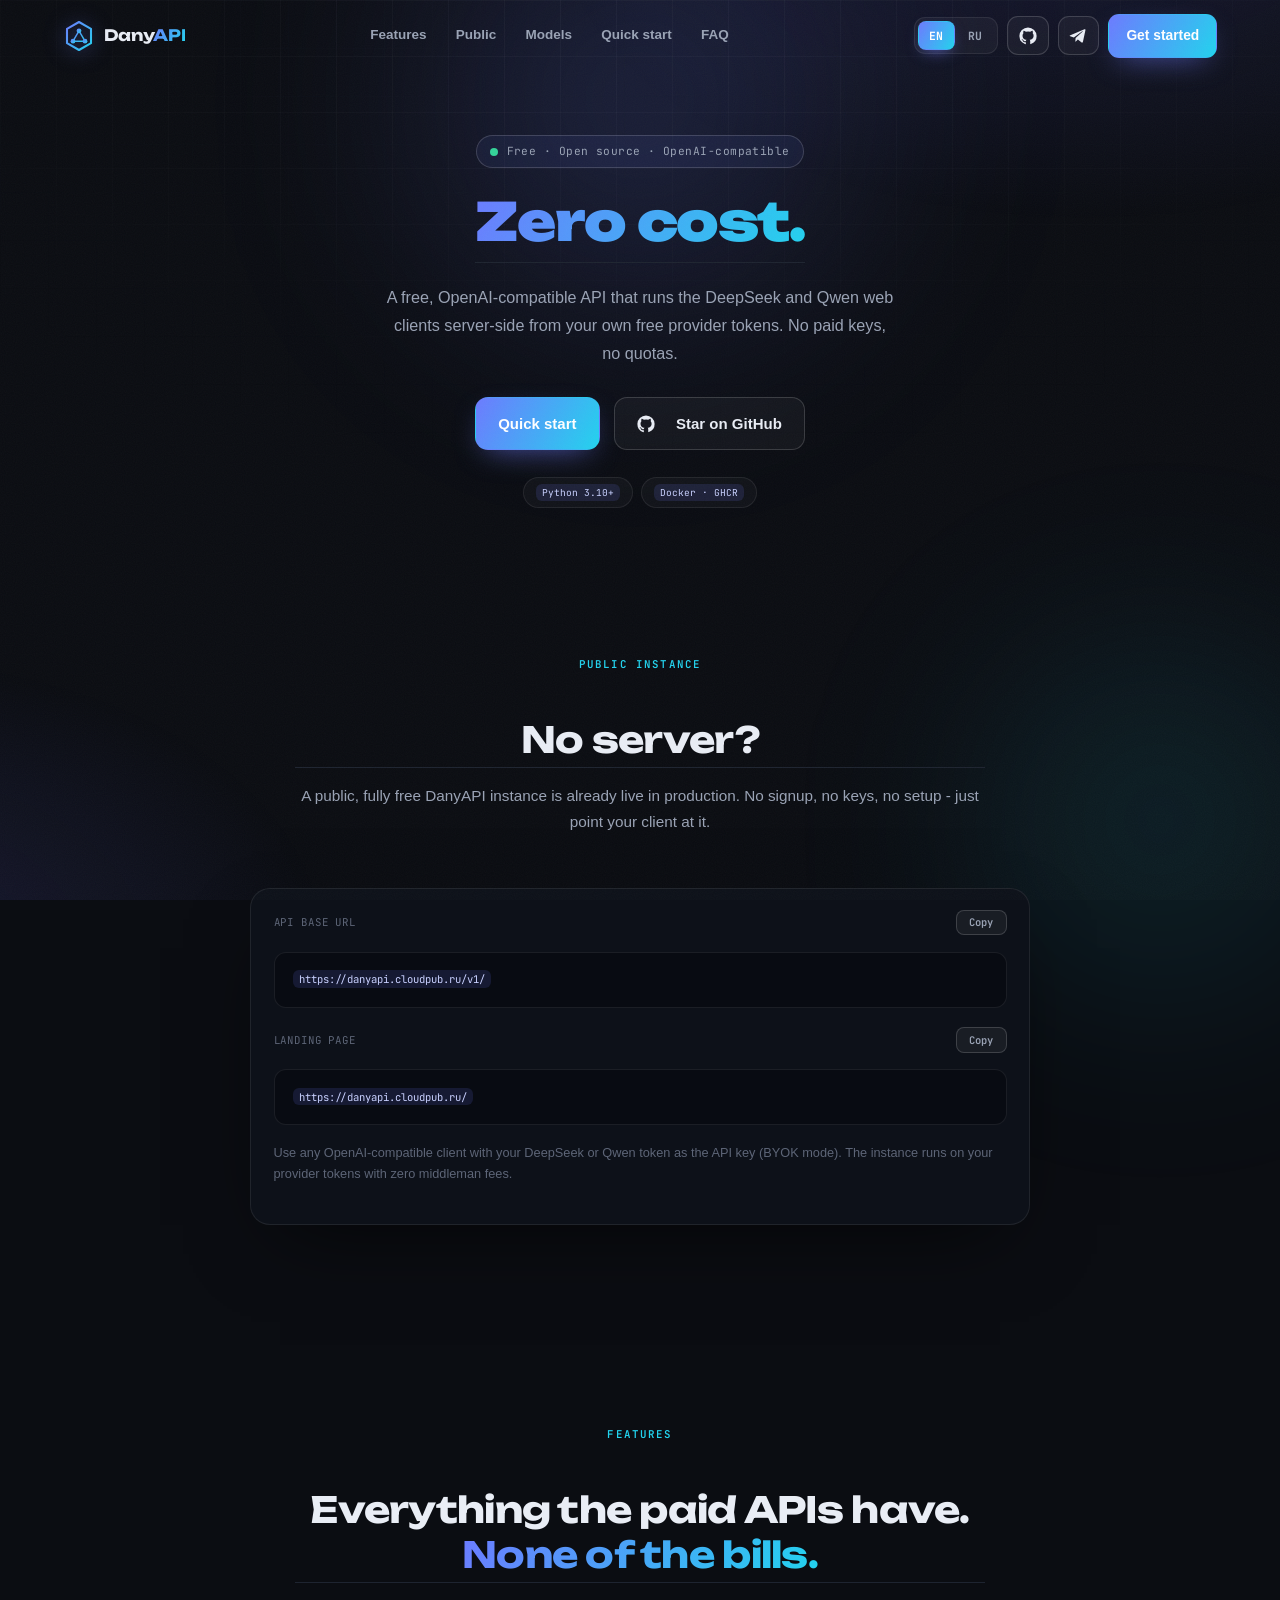
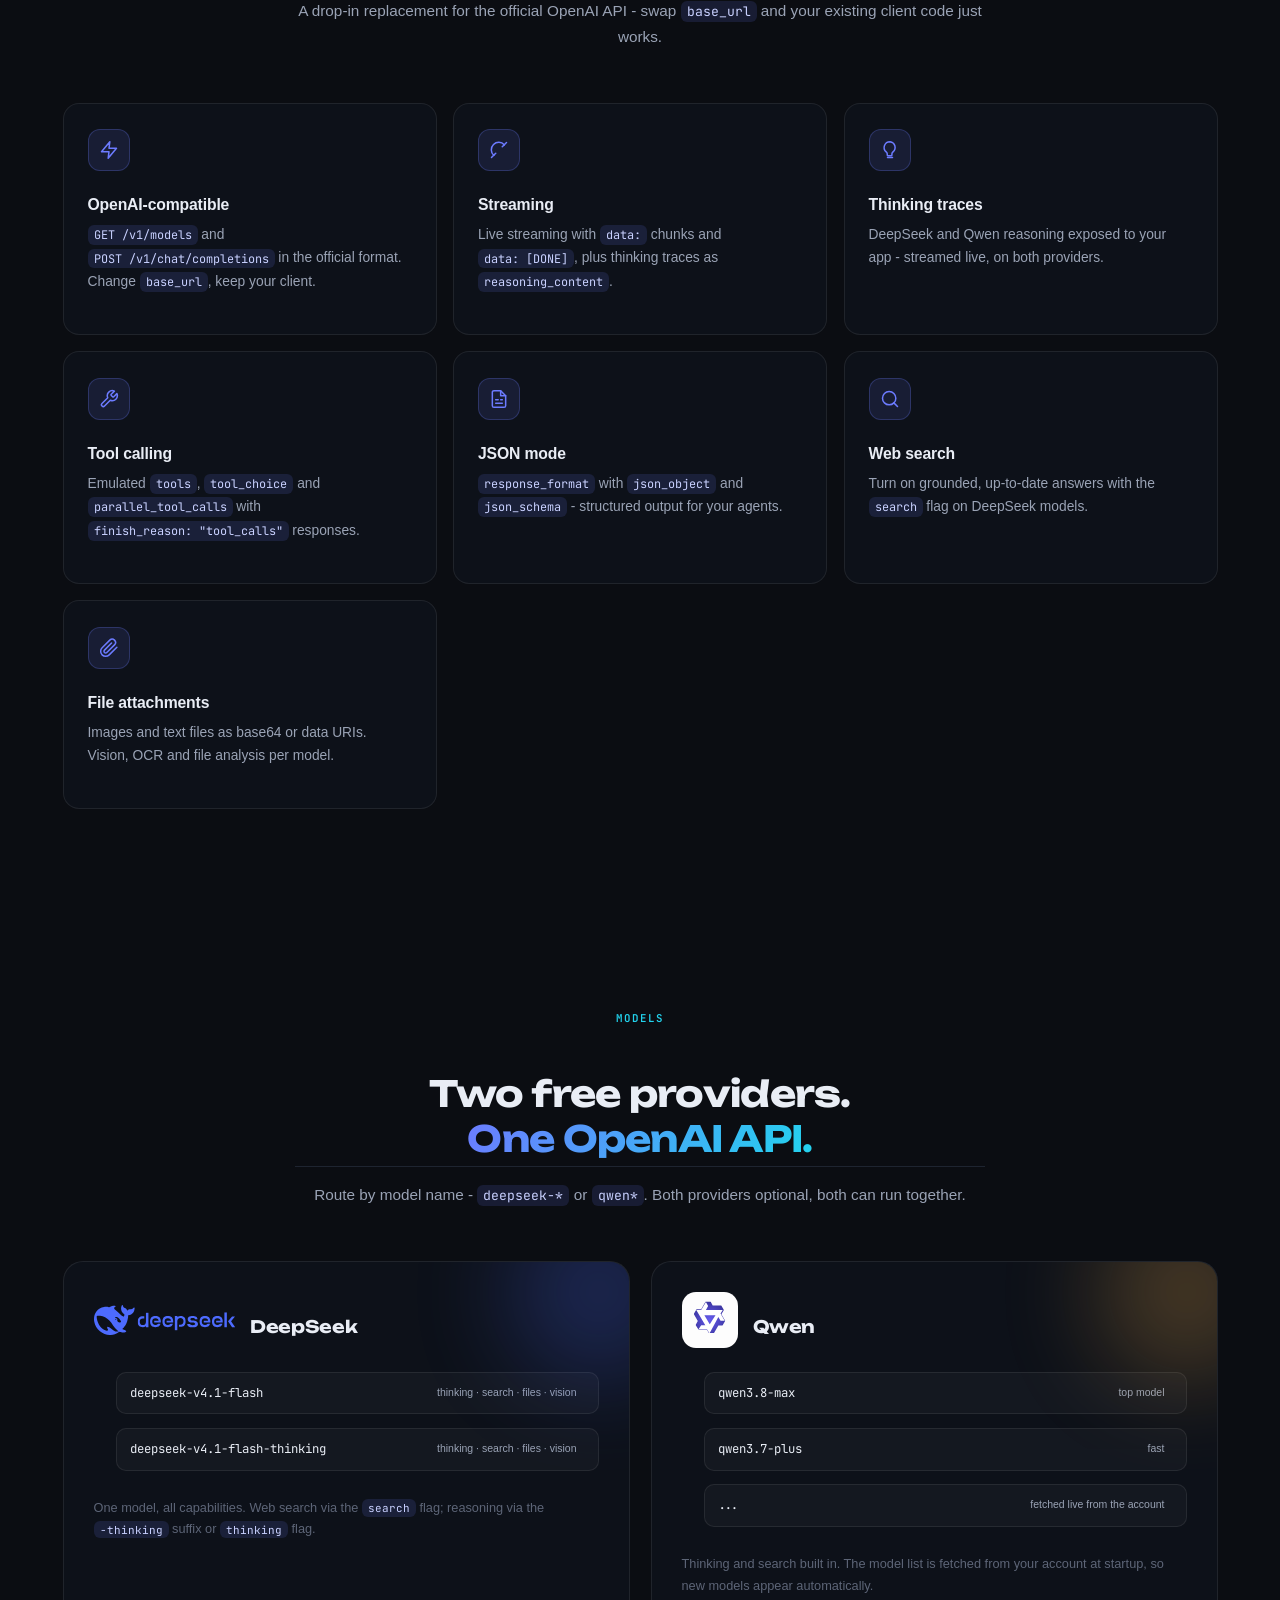
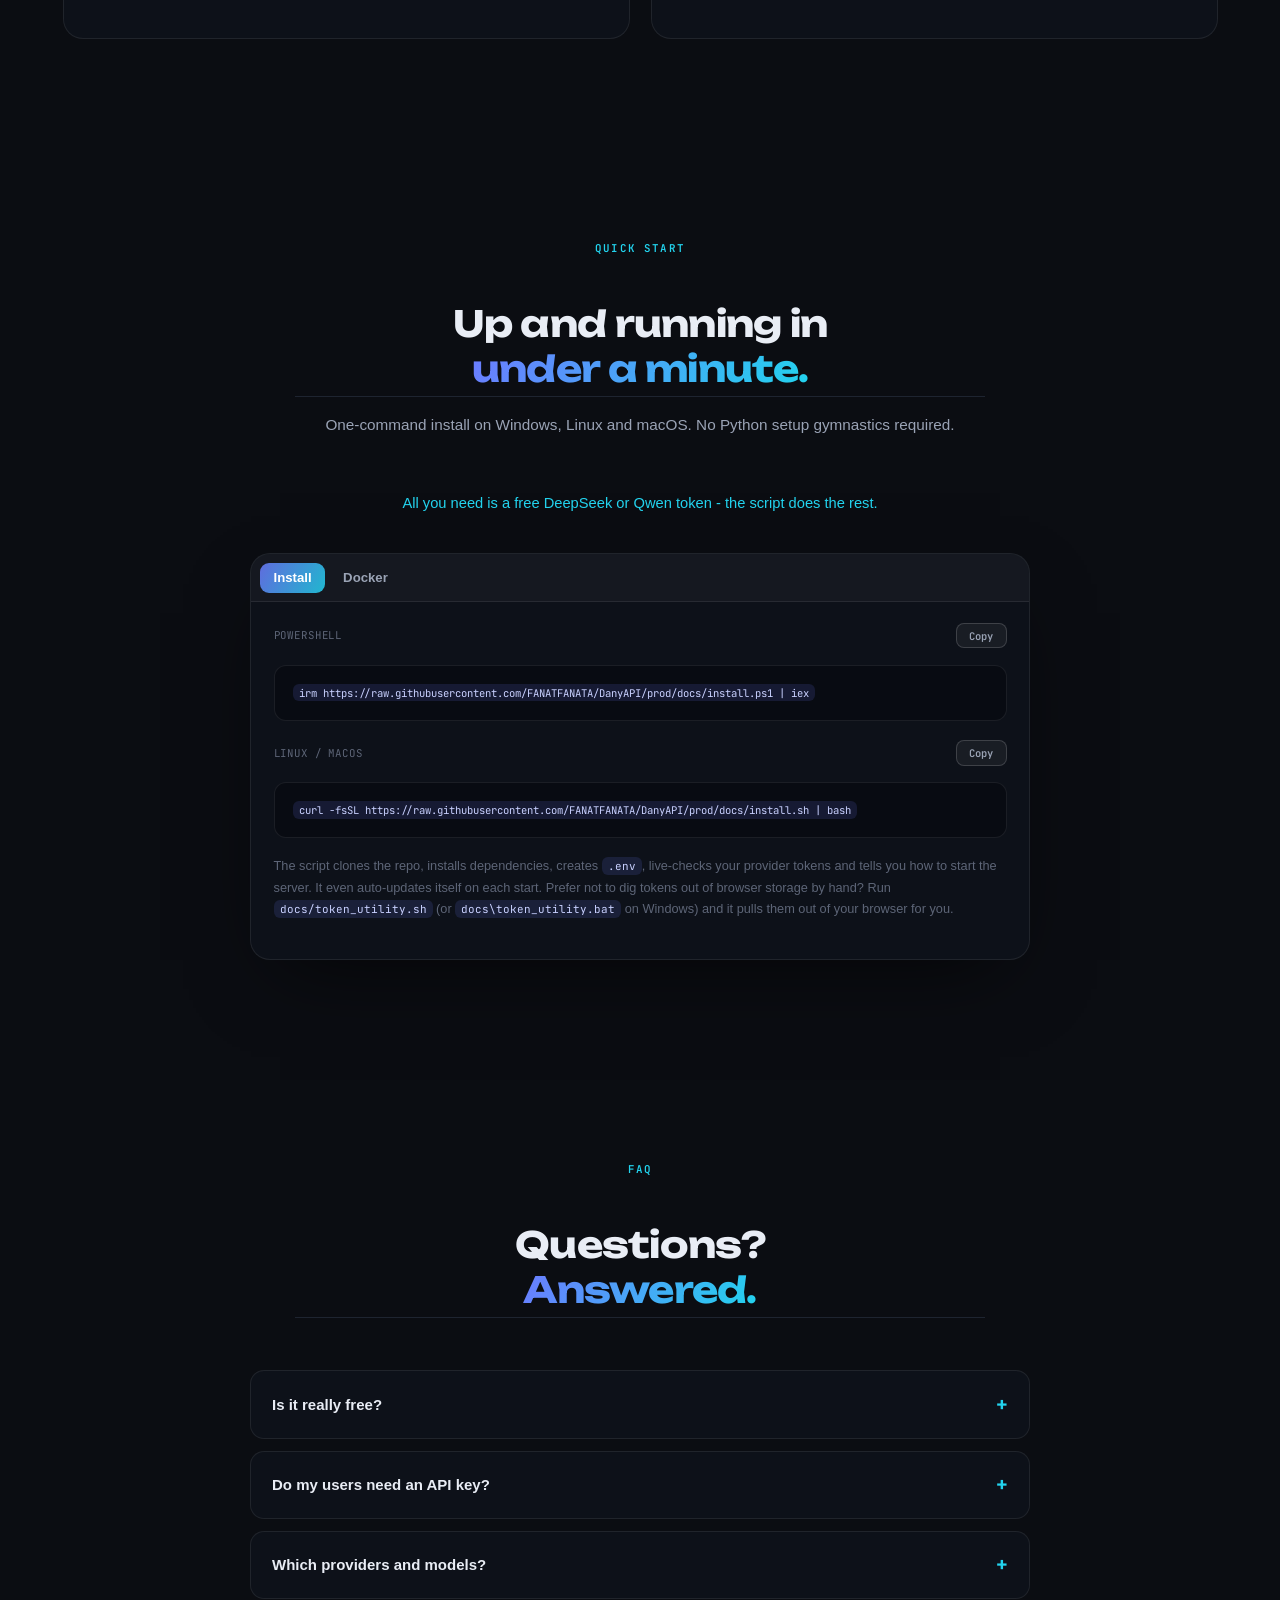
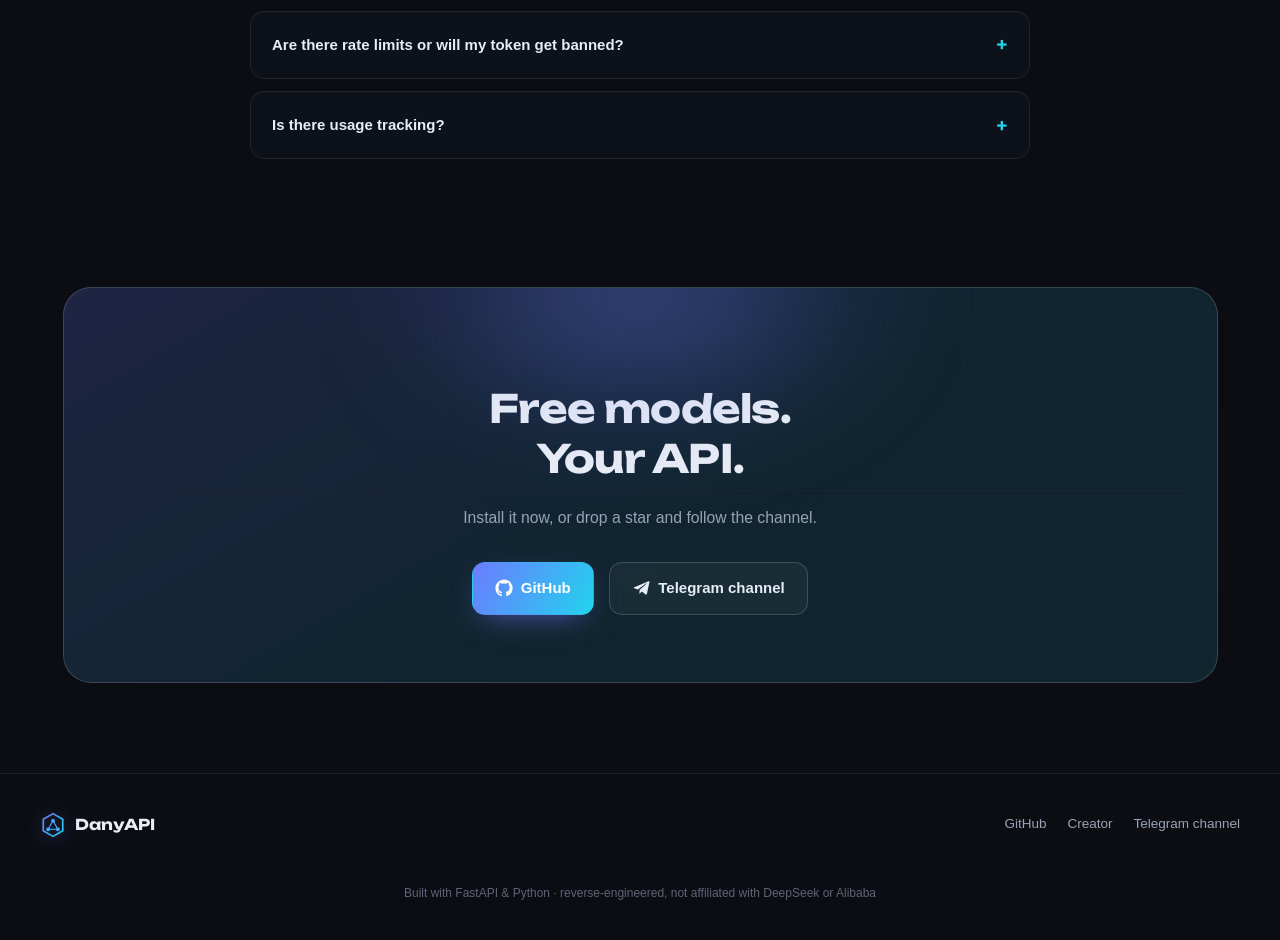
==== commit fcc2a1a9: "fix: harden streaming, sessions, cache and installers deliver a complete tool call instead of droppi" ====
--- a/docs/index.html
+++ b/docs/index.html
@@ -222,7 +222,7 @@
                     <button class="copy-btn" data-copy='curl -fsSL https://raw.githubusercontent.com/FANATFANATA/DanyAPI/prod/docs/install.sh | bash' data-i18n="copy">Copy</button>
                 </div>
                 <pre><code>curl -fsSL https://raw.githubusercontent.com/FANATFANATA/DanyAPI/prod/docs/install.sh | bash</code></pre>
-                <p class="pane-note" data-i18n="qs_install_note">The script clones the repo, installs dependencies, creates <code>.env</code>, live-checks your provider tokens and tells you how to start the server. It even auto-updates itself on each start.</p>
+                <p class="pane-note" data-i18n="qs_install_note">The script clones the repo, installs dependencies, creates <code>.env</code>, live-checks your provider tokens and tells you how to start the server. It even auto-updates itself on each start. Prefer not to dig tokens out of browser storage by hand? Run <code>docs/token_utility.sh</code> (or <code>docs\token_utility.bat</code> on Windows) and it pulls them out of your browser for you.</p>
             </div>
 
             <div class="code-pane" data-pane="docker">
@@ -237,7 +237,7 @@
   -e DEEPSEEK_TOKENS=<span class="c-str">"token1,token2"</span> \
   -e QWEN_TOKENS=<span class="c-str">"token3"</span> \
   ghcr.io/fanatfanata/danyapi:latest</code></pre>
-                <p class="pane-note" data-i18n="qs_docker_note">Prebuilt image, pushed on every commit and every version tag. The native PoW solver is compiled into the image for maximum speed.</p>
+                <p class="pane-note" data-i18n="qs_docker_note">Prebuilt image, pushed on every push to prod and dev plus every version tag. The native PoW solver is compiled into the image for maximum speed.</p>
             </div>
         </div>
     </section>
--- a/docs/style.css
+++ b/docs/style.css
@@ -14,15 +14,12 @@
     --accent-strong: #818cf8;
     --accent-soft: rgba(99, 102, 241, 0.14);
     --bg-body: #0b0d12;
-    --bg-container: #11151d;
     --bg-elevated: #161b26;
-    --shadow: rgba(0, 0, 0, 0.55);
     --text: #e7e9ee;
     --text-soft: #a7adbb;
     --text-muted: #7d8494;
     --text-faint: #5b6270;
     --heading: #f4f6fa;
-    --model: #f4f6fa;
     --link: #a5aaf5;
     --link-hover: #c7cbfb;
     --border: #1e2430;
@@ -31,113 +28,13 @@
     --code-inline-text: #dfe3ec;
     --pre-bg: #0d1117;
     --pre-text: #dfe3ec;
-    --code-header-bg: #161b26;
-    --code-header-text: #7d8494;
     --thead-bg: #141a24;
     --th-border: #2a3141;
     --td-border: #1e2430;
     --blockquote-border: #6366f1;
     --blockquote-bg: #121722;
     --blockquote-text: #c3c8d4;
-    --badge-bg: #1b2230;
-    --badge-text: #c3c8d4;
-    --badge-green-bg: #12261a;
-    --badge-green-text: #7ee0a3;
-    --badge-blue-bg: #141b30;
-    --badge-blue-text: #93a3f5;
-    --env-bg: #1a202c;
-    --anchor: #7d8494;
-    --anchor-hover: #e7e9ee;
     --table-shadow: rgba(0, 0, 0, 0.35);
-    --select-bg: #11151d;
-    --select-text: #e7e9ee;
-    --select-border: #2a3141;
-}
-
-html[data-theme="monokai"] {
-    --accent: #f472b6;
-    --accent-strong: #f9a8d4;
-    --accent-soft: rgba(244, 114, 182, 0.14);
-    --bg-body: #1e1f1c;
-    --bg-container: #262723;
-    --bg-elevated: #2e2f2a;
-    --shadow: rgba(0, 0, 0, 0.4);
-    --text: #f3f2ec;
-    --text-soft: #cfcdc3;
-    --text-muted: #a09d92;
-    --text-faint: #75715e;
-    --heading: #f3f2ec;
-    --model: #f3f2ec;
-    --link: #f9a8d4;
-    --link-hover: #fbcfe8;
-    --border: #35362f;
-    --border-strong: #45463d;
-    --code-inline-bg: #30312b;
-    --code-inline-text: #f3f2ec;
-    --pre-bg: #1a1b18;
-    --pre-text: #f3f2ec;
-    --code-header-bg: #30312b;
-    --code-header-text: #a09d92;
-    --thead-bg: #30312b;
-    --th-border: #45463d;
-    --td-border: #35362f;
-    --blockquote-bg: #2c2d28;
-    --blockquote-text: #cfcdc3;
-    --badge-bg: #35362f;
-    --badge-text: #f3f2ec;
-    --badge-blue-bg: #3a2b36;
-    --badge-blue-text: #f9a8d4;
-    --env-bg: #30312b;
-    --anchor: #75715e;
-    --anchor-hover: #f3f2ec;
-    --select-bg: #262723;
-    --select-text: #f3f2ec;
-    --select-border: #45463d;
-}
-
-html[data-theme="hacker"] {
-    --accent: #10b981;
-    --accent-strong: #34d399;
-    --accent-soft: rgba(16, 185, 129, 0.14);
-    --bg-body: #0a0e0a;
-    --bg-container: #101610;
-    --bg-elevated: #141b14;
-    --shadow: rgba(0, 0, 0, 0.6);
-    --text: #b8e8b8;
-    --text-soft: #7fd68f;
-    --text-muted: #5fae6f;
-    --text-faint: #3f7a4f;
-    --heading: #d0ffd0;
-    --model: #d0ffd0;
-    --link: #4fd1a5;
-    --link-hover: #86efac;
-    --border: #1c3a24;
-    --border-strong: #2a5a38;
-    --code-inline-bg: #12291a;
-    --code-inline-text: #b8e8b8;
-    --pre-bg: #050a05;
-    --pre-text: #a0e8a0;
-    --code-header-bg: #12301d;
-    --code-header-text: #3ddc6e;
-    --thead-bg: #0f2617;
-    --th-border: #2a5a38;
-    --td-border: #1c3a24;
-    --blockquote-border: #10b981;
-    --blockquote-bg: #0d1f12;
-    --blockquote-text: #7fd68f;
-    --badge-bg: #12301d;
-    --badge-text: #7fd68f;
-    --badge-green-bg: #0f2617;
-    --badge-green-text: #3ddc6e;
-    --badge-blue-bg: #0c241c;
-    --badge-blue-text: #4fd1a5;
-    --env-bg: #12301d;
-    --anchor: #3f7a4f;
-    --anchor-hover: #4fd1a5;
-    --table-shadow: rgba(0, 0, 0, 0.5);
-    --select-bg: #101610;
-    --select-text: #b8e8b8;
-    --select-border: #2a5a38;
 }
 
 html {
@@ -586,7 +483,6 @@
 }
 
 :root {
-    --l-bg: #06070c;
     --l-surface: #0d1119;
     --l-surface-2: #121726;
     --l-border: rgba(255, 255, 255, 0.08);
@@ -598,7 +494,6 @@
     --l-accent-2: #22d3ee;
     --l-grad: linear-gradient(120deg, #6c7bff 0%, #22d3ee 100%);
     --l-green: #34d399;
-    --l-red: #ff5f56;
     --l-amber: #f5b04c;
 }
 
@@ -1048,11 +943,8 @@
     font-family: var(--font-mono); font-size: 0.82rem; line-height: 1.7; color: #dbe2f0;
 }
 .landing .pane-note { color: var(--l-faint); font-size: 0.85rem; margin-top: 1rem; }
-.landing .c-cmt { color: #5d6577; font-style: italic; }
-.landing .c-kw { color: #c792ea; }
 .landing .c-str { color: #7ee787; }
 .landing .c-num { color: #79c0ff; }
-.landing .c-fn { color: #ffa657; }
 
 .landing .faq-list { max-width: 780px; margin: 0 auto; display: flex; flex-direction: column; gap: 0.8rem; }
 .landing .faq {
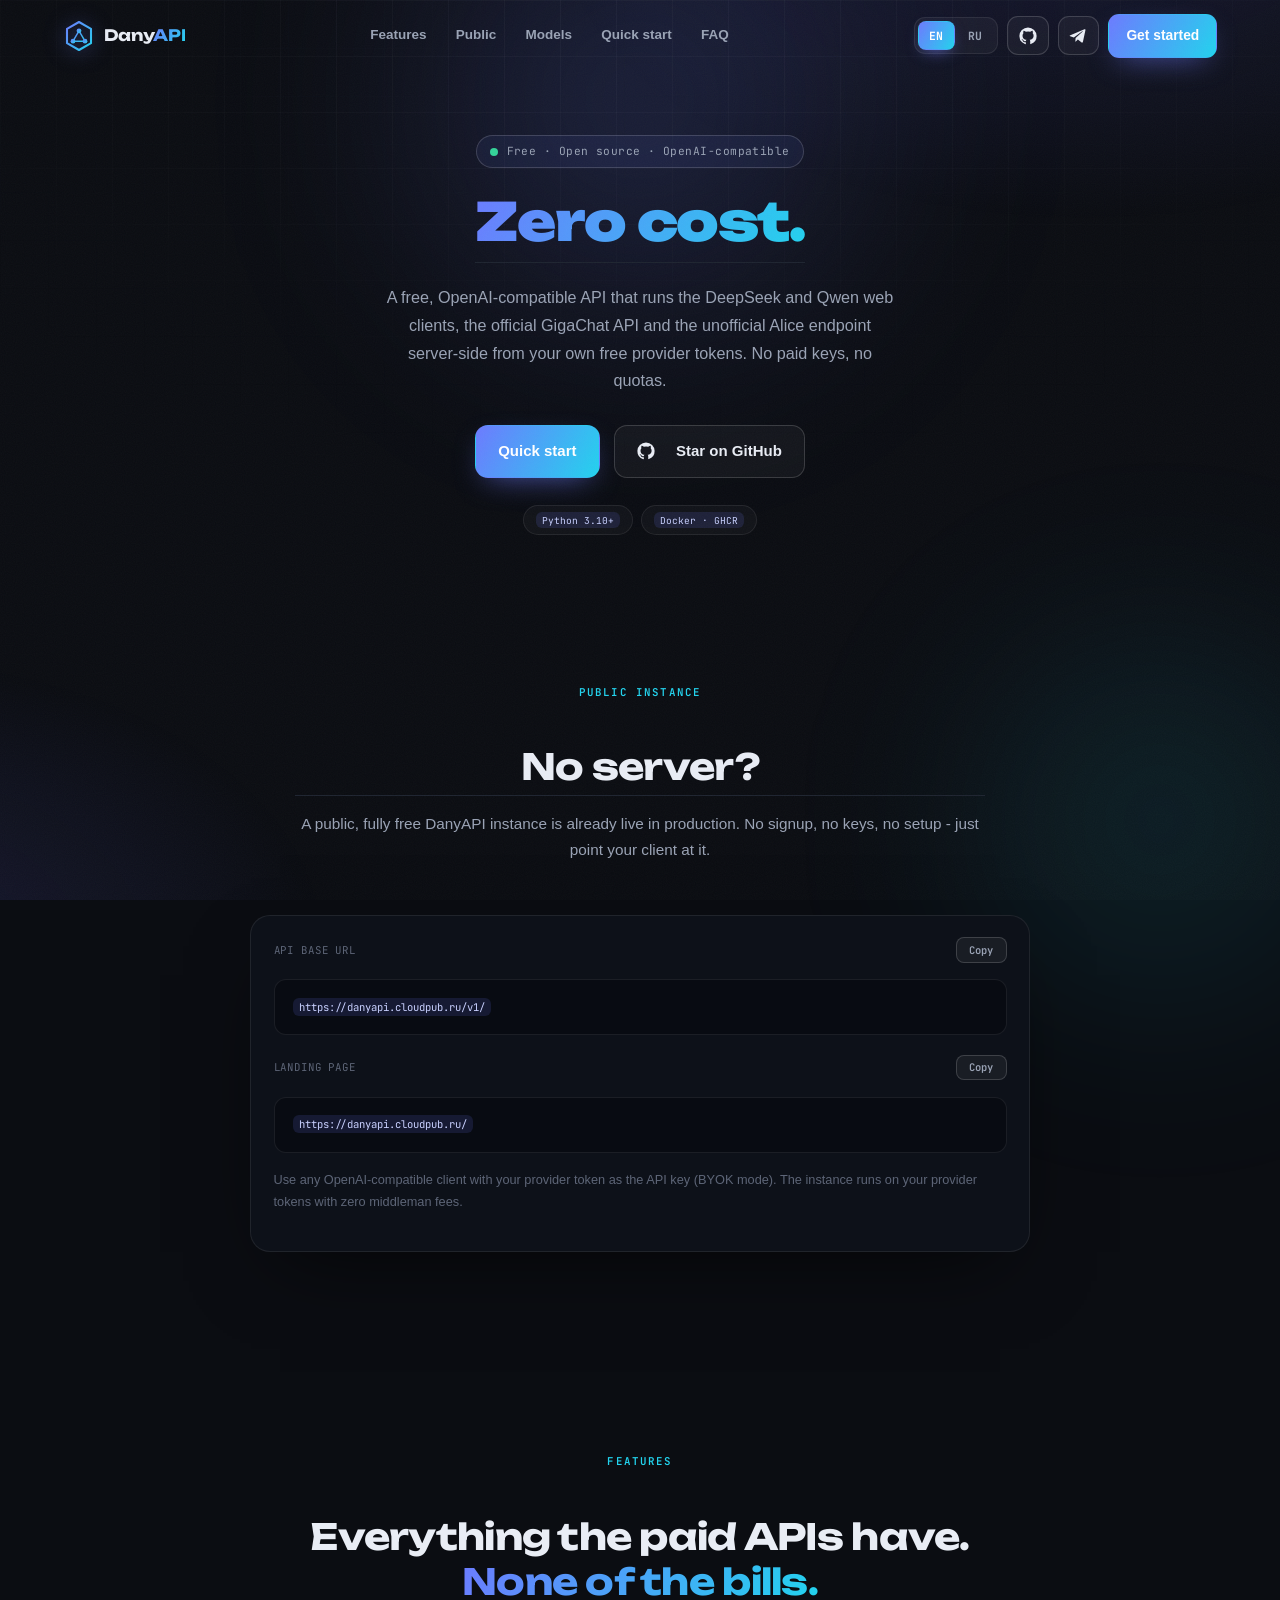
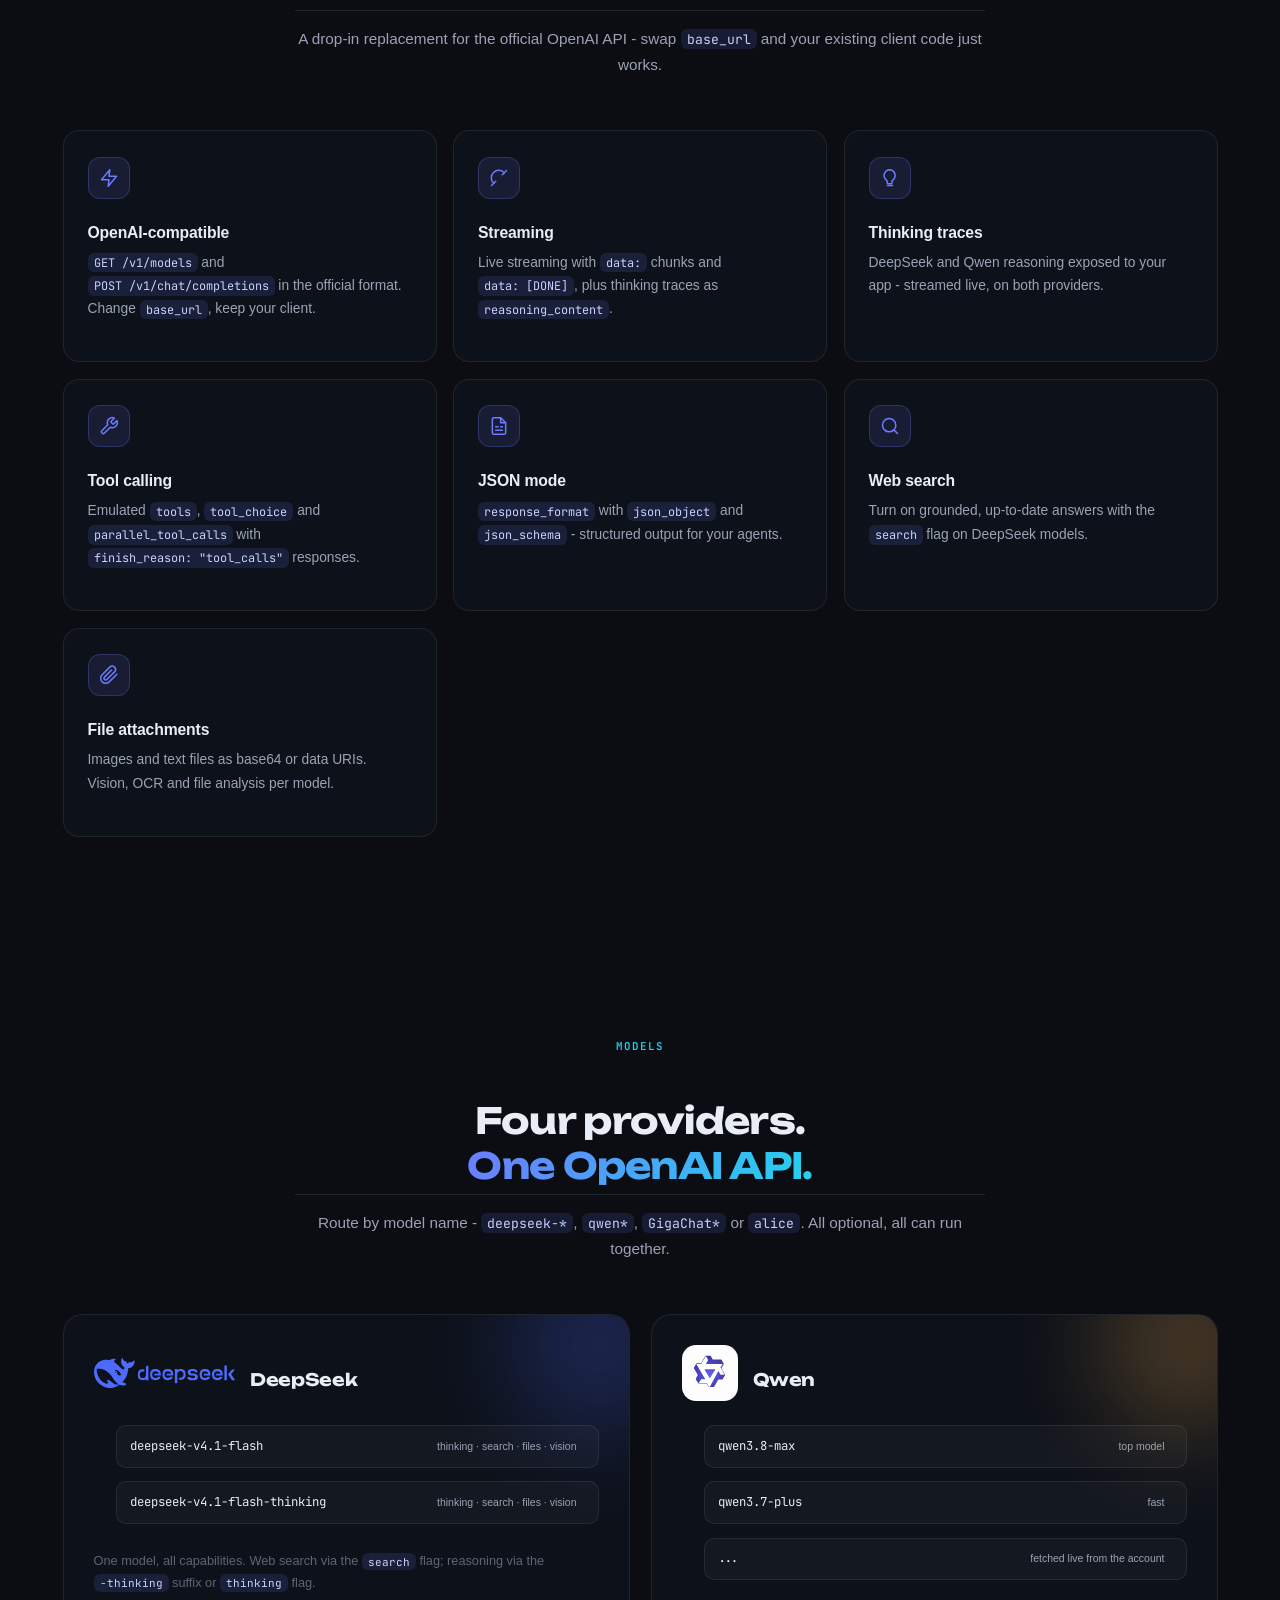
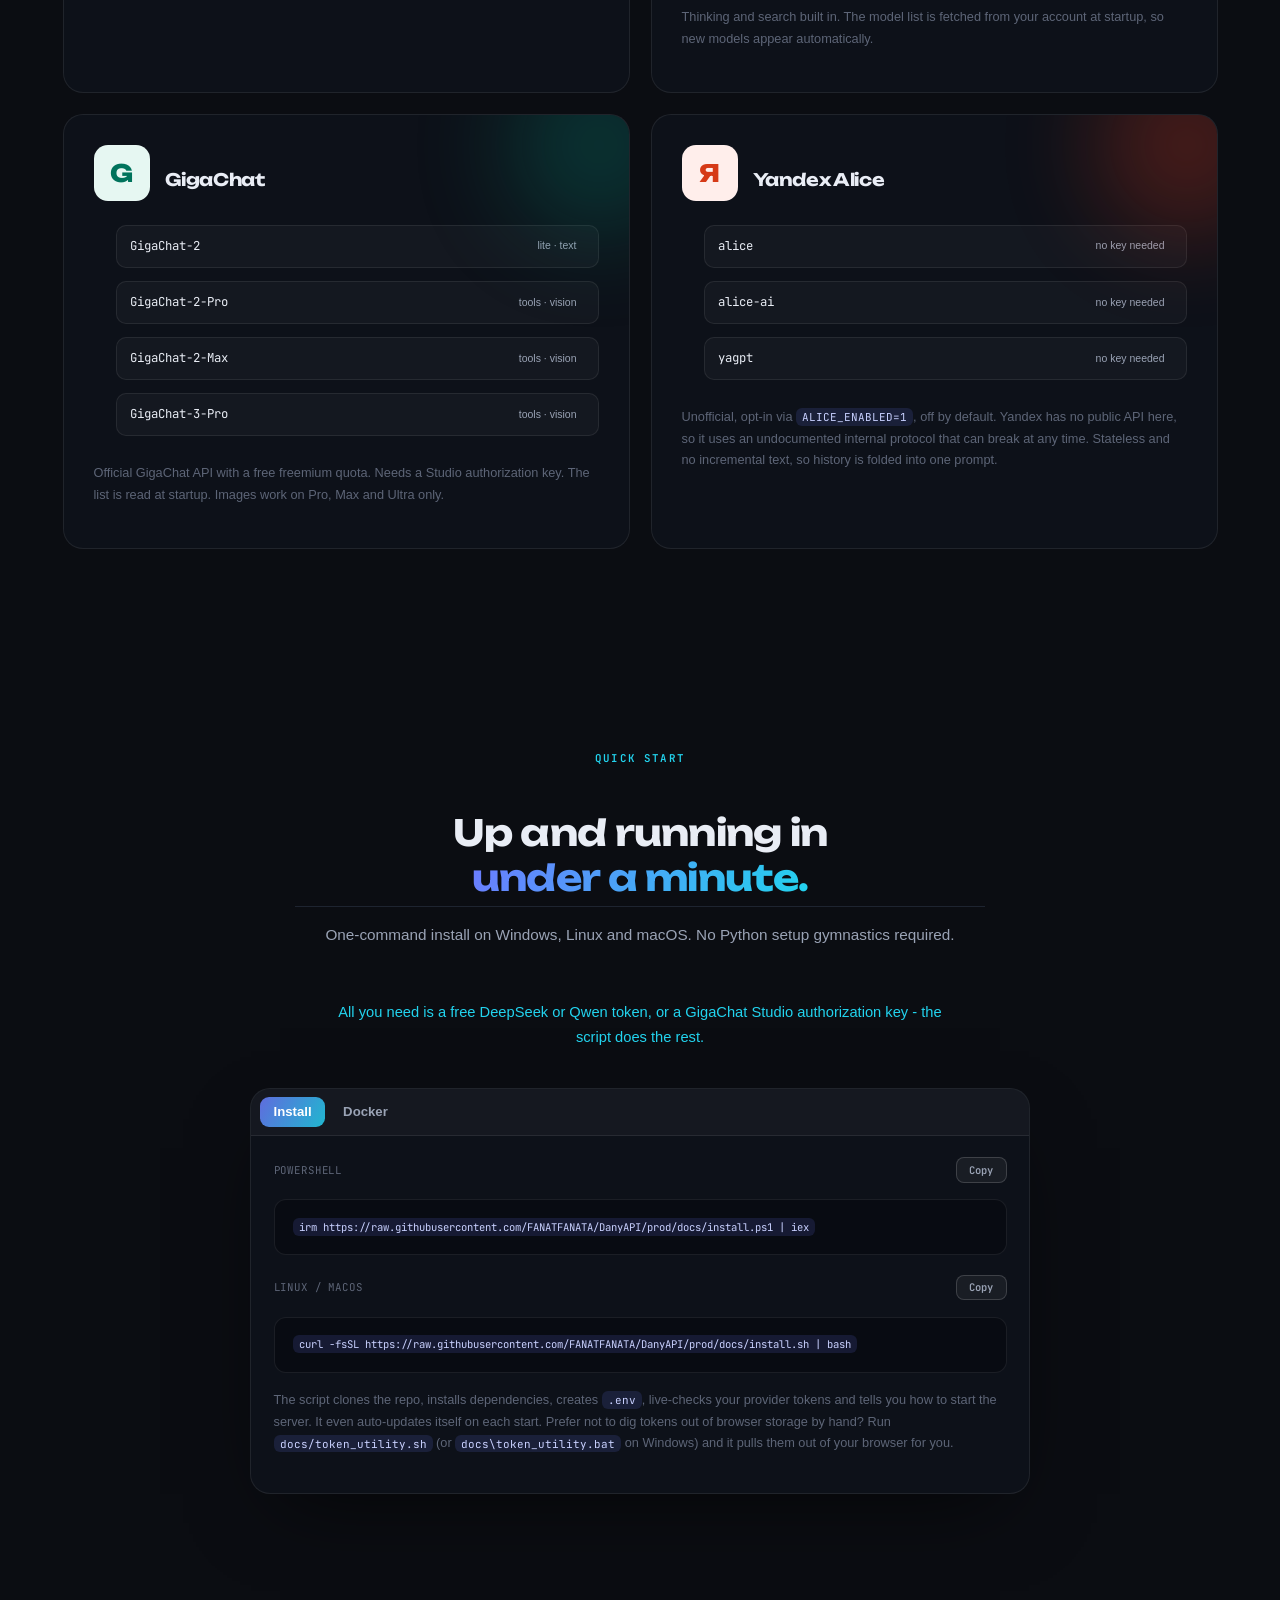
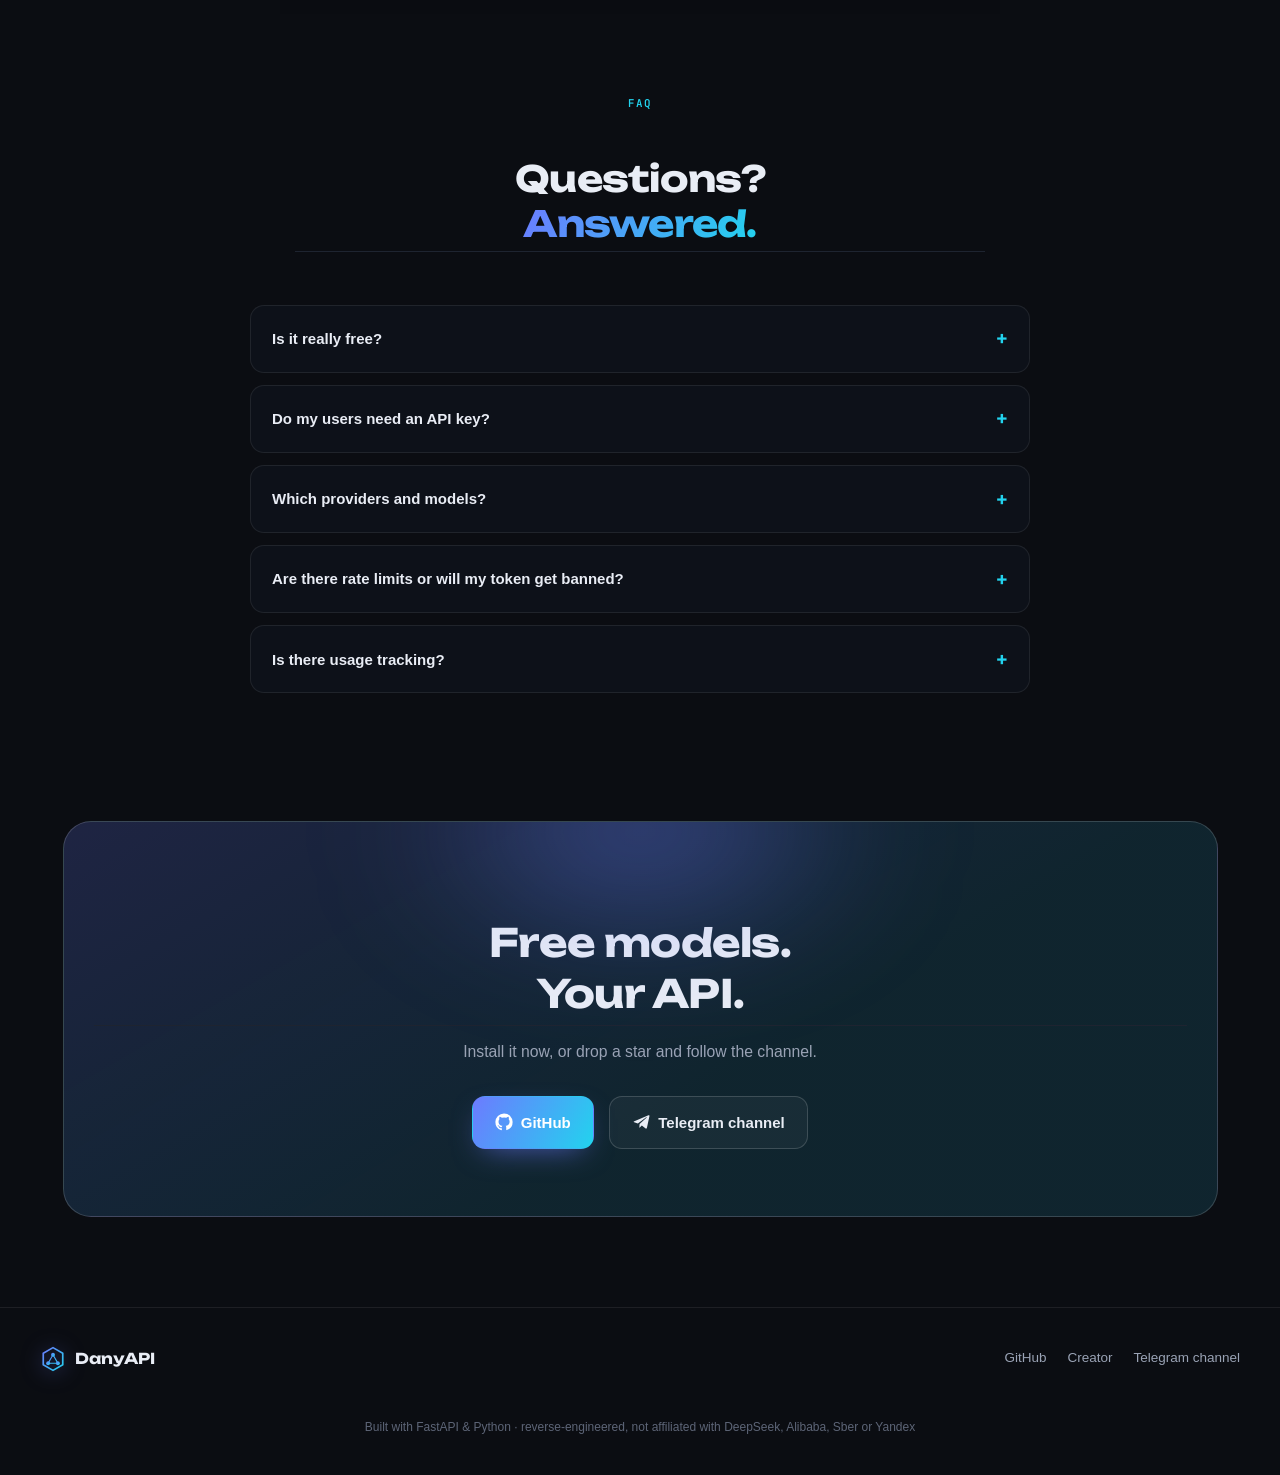
==== commit d4fccc49: "doc: document gigachat and alice providers in docs, ignore agent instruction files" ====
--- a/docs/index.html
+++ b/docs/index.html
@@ -4,7 +4,7 @@
 <meta charset="UTF-8" />
 <meta name="viewport" content="width=device-width, initial-scale=1.0" />
 <title>DanyAPI</title>
-<meta name="description" content="OpenAI-compatible HTTP API on top of the free web clients chat.deepseek.com and chat.qwen.ai. Runs on your own free provider tokens. Free. FastAPI + Python." />
+<meta name="description" content="OpenAI-compatible HTTP API on top of the free web clients chat.deepseek.com and chat.qwen.ai, the free tier of GigaChat, and the unofficial Yandex Alice endpoint. Runs on your own free provider tokens. Free. FastAPI + Python." />
 <link rel="icon" href="data:image/svg+xml,%3Csvg%20xmlns='http://www.w3.org/2000/svg'%20viewBox='0%200%2040%2040'%3E%3Cdefs%3E%3ClinearGradient%20id='g'%20x1='0'%20y1='0'%20x2='1'%20y2='1'%3E%3Cstop%20offset='0'%20stop-color='%236c7bff'/%3E%3Cstop%20offset='1'%20stop-color='%2322d3ee'/%3E%3C/linearGradient%3E%3C/defs%3E%3Cpath%20d='M20%202.5L35%2011V29L20%2037.5L5%2029V11Z'%20fill='none'%20stroke='url(%23g)'%20stroke-width='2.6'%20stroke-linejoin='round'/%3E%3Cpath%20d='M20%2013.5L12.5%2026.5H27.5Z'%20fill='none'%20stroke='url(%23g)'%20stroke-width='1.8'%20stroke-linejoin='round'/%3E%3Ccircle%20cx='20'%20cy='13.5'%20r='3'%20fill='url(%23g)'/%3E%3Ccircle%20cx='12.5'%20cy='26.5'%20r='3'%20fill='url(%23g)'/%3E%3Ccircle%20cx='27.5'%20cy='26.5'%20r='3'%20fill='url(%23g)'/%3E%3C/svg%3E" />
 <link rel="preconnect" href="https://fonts.googleapis.com" />
 <link rel="preconnect" href="https://fonts.gstatic.com" crossorigin />
@@ -71,8 +71,9 @@
                     <span class="grad-text" data-i18n="hero_h1_b">Zero cost.</span>
                 </h1>
                 <p class="hero-sub reveal" data-delay="2" data-i18n="hero_sub">
-                    A free, OpenAI-compatible API that runs the DeepSeek and Qwen web clients
-                    server-side from your own free provider tokens. No paid keys, no quotas.
+                    A free, OpenAI-compatible API that runs the DeepSeek and Qwen web clients, the official
+                    GigaChat API and the unofficial Alice endpoint server-side from your own free provider
+                    tokens. No paid keys, no quotas.
                 </p>
                 <div class="hero-cta reveal" data-delay="3">
                     <a class="btn btn-primary btn-lg" href="#quickstart" data-i18n="hero_cta_start">Quick start</a>
@@ -108,7 +109,7 @@
                     <button class="copy-btn" data-copy="https://danyapi.cloudpub.ru/" data-i18n="copy">Copy</button>
                 </div>
                 <pre><code>https://danyapi.cloudpub.ru/</code></pre>
-                <p class="pane-note" data-i18n="hosted_note">Use any OpenAI-compatible client with your DeepSeek or Qwen token as the API key (BYOK mode). The instance runs on your provider tokens with zero middleman fees.</p>
+                <p class="pane-note" data-i18n="hosted_note">Use any OpenAI-compatible client with your provider token as the API key (BYOK mode). The instance runs on your provider tokens with zero middleman fees.</p>
             </div>
         </div>
     </section>
@@ -162,8 +163,8 @@
     <section class="section" id="models">
         <div class="section-head reveal">
             <span class="eyebrow" data-i18n="models_eyebrow">Models</span>
-            <h2 class="section-title" data-i18n="models_title">Two free providers.<br /><span class="grad-text" data-i18n="models_title_hi">One OpenAI API.</span></h2>
-            <p class="section-sub" data-i18n="models_sub">Route by model name - <code>deepseek-*</code> or <code>qwen*</code>. Both providers optional, both can run together.</p>
+            <h2 class="section-title" data-i18n="models_title">Four providers.<br /><span class="grad-text" data-i18n="models_title_hi">One OpenAI API.</span></h2>
+            <p class="section-sub" data-i18n="models_sub">Route by model name - <code>deepseek-*</code>, <code>qwen*</code>, <code>GigaChat*</code> or <code>alice</code>. All optional, all can run together.</p>
         </div>
 
         <div class="models-grid">
@@ -195,6 +196,37 @@
                 </ul>
                 <p class="model-note" data-i18n="models_qw_note">Thinking and search built in. The model list is fetched from your account at startup, so new models appear automatically.</p>
             </article>
+
+            <article class="model-card reveal model-gc">
+                <div class="model-head">
+                    <span class="model-logo-tile model-logo-tile-gc"><span class="model-logo-letter">G</span></span>
+                    <div>
+                        <h3>GigaChat</h3>
+                    </div>
+                </div>
+                <ul class="model-list">
+                    <li><code>GigaChat-2</code> <span class="model-chip" data-i18n="models_gc_lite">lite · text</span></li>
+                    <li><code>GigaChat-2-Pro</code> <span class="model-chip" data-i18n="models_gc_pro">tools · vision</span></li>
+                    <li><code>GigaChat-2-Max</code> <span class="model-chip" data-i18n="models_gc_max">tools · vision</span></li>
+                    <li><code>GigaChat-3-Pro</code> <span class="model-chip" data-i18n="models_gc_pro">tools · vision</span></li>
+                </ul>
+                <p class="model-note" data-i18n="models_gc_note">Official GigaChat API with a free freemium quota. Needs a Studio authorization key. The list is read at startup. Images work on Pro, Max and Ultra only.</p>
+            </article>
+
+            <article class="model-card reveal model-al">
+                <div class="model-head">
+                    <span class="model-logo-tile model-logo-tile-al"><span class="model-logo-letter">Я</span></span>
+                    <div>
+                        <h3>Yandex Alice</h3>
+                    </div>
+                </div>
+                <ul class="model-list">
+                    <li><code>alice</code> <span class="model-chip" data-i18n="models_al_keyless">no key needed</span></li>
+                    <li><code>alice-ai</code> <span class="model-chip" data-i18n="models_al_keyless">no key needed</span></li>
+                    <li><code>yagpt</code> <span class="model-chip" data-i18n="models_al_keyless">no key needed</span></li>
+                </ul>
+                <p class="model-note" data-i18n="models_al_note">Unofficial, opt-in via <code>ALICE_ENABLED=1</code>, off by default. Yandex has no public API here, so it uses an undocumented internal protocol that can break at any time. Stateless and no incremental text, so history is folded into one prompt.</p>
+            </article>
         </div>
     </section>
 
@@ -205,7 +237,7 @@
             <p class="section-sub" data-i18n="qs_sub">One-command install on Windows, Linux and macOS. No Python setup gymnastics required.</p>
         </div>
 
-        <p class="section-note reveal" data-i18n="qs_need">All you need is a free DeepSeek or Qwen token - the script does the rest.</p>
+        <p class="section-note reveal" data-i18n="qs_need">All you need is a free DeepSeek or Qwen token, or a GigaChat Studio authorization key - the script does the rest.</p>
         <div class="code-tabs reveal">
             <div class="tab-bar">
                 <button class="tab active" data-tab="install" data-i18n="qs_tab_install">Install</button>
@@ -231,11 +263,15 @@
                     <button class="copy-btn" data-copy='docker run -d -p 8000:8000 \
   -e DEEPSEEK_TOKENS="token1,token2" \
   -e QWEN_TOKENS="token3" \
+  -e GIGACHAT_KEYS="<authorization_key>" \
+  -e ALICE_ENABLED=1 \
   ghcr.io/fanatfanata/danyapi:latest' data-i18n="copy">Copy</button>
                 </div>
                 <pre><code>docker run -d -p <span class="c-num">8000</span>:<span class="c-num">8000</span> \
   -e DEEPSEEK_TOKENS=<span class="c-str">"token1,token2"</span> \
   -e QWEN_TOKENS=<span class="c-str">"token3"</span> \
+  -e GIGACHAT_KEYS=<span class="c-str">"&lt;authorization_key&gt;"</span> \
+  -e ALICE_ENABLED=<span class="c-num">1</span> \
   ghcr.io/fanatfanata/danyapi:latest</code></pre>
                 <p class="pane-note" data-i18n="qs_docker_note">Prebuilt image, pushed on every push to prod and dev plus every version tag. The native PoW solver is compiled into the image for maximum speed.</p>
             </div>
@@ -250,7 +286,7 @@
         <div class="faq-list reveal">
             <details class="faq">
                 <summary data-i18n="q1">Is it really free?</summary>
-                <p data-i18n="a1">Yes. DanyAPI uses the internal APIs of the free web clients chat.deepseek.com and chat.qwen.ai through accounts made from your own free provider tokens. No billing, no quotas.</p>
+                <p data-i18n="a1">Yes. DanyAPI uses the internal APIs of the free web clients chat.deepseek.com and chat.qwen.ai through accounts made from your own free provider tokens, plus the free tier of the official GigaChat API. The unofficial Alice provider needs no credentials at all. No billing, no quotas.</p>
             </details>
             <details class="faq">
                 <summary data-i18n="q2">Do my users need an API key?</summary>
@@ -258,7 +294,7 @@
             </details>
             <details class="faq">
                 <summary data-i18n="q3">Which providers and models?</summary>
-                <p data-i18n="a3">DeepSeek (<code>deepseek-v4.1-flash</code>, <code>deepseek-v4.1-flash-thinking</code>) and Qwen (<code>qwen3.8-max</code>, <code>qwen3.7-plus</code>, ... - fetched live from the account). Route by model name; both can run at once.</p>
+                <p data-i18n="a3">DeepSeek (<code>deepseek-v4.1-flash</code>, <code>deepseek-v4.1-flash-thinking</code>), Qwen (<code>qwen3.8-max</code>, <code>qwen3.7-plus</code>, ... - fetched live from the account), GigaChat (<code>GigaChat-2</code>, <code>GigaChat-2-Pro</code>, <code>GigaChat-3-Pro</code> and the rest - also fetched at startup) and Alice (<code>alice</code>). Route by model name; all of them can run at once.</p>
             </details>
             <details class="faq">
                 <summary data-i18n="q7">Are there rate limits or will my token get banned?</summary>
@@ -306,7 +342,7 @@
             <a href="https://t.me/DanyaVoredom" target="_blank" rel="noopener" data-i18n="footer_creator">Creator</a>
             <a href="https://t.me/DanyAPIFree" target="_blank" rel="noopener" data-i18n="footer_channel">Telegram channel</a>
         </div>
-        <div class="footer-note" data-i18n="footer_note">Built with FastAPI &amp; Python · reverse-engineered, not affiliated with DeepSeek or Alibaba</div>
+        <div class="footer-note" data-i18n="footer_note">Built with FastAPI &amp; Python · reverse-engineered, not affiliated with DeepSeek, Alibaba, Sber or Yandex</div>
     </div>
 </footer>
 
--- a/docs/style.css
+++ b/docs/style.css
@@ -696,6 +696,8 @@
 }
 .landing .model-ds::after { background: #4d6bfe; }
 .landing .model-qw::after { background: var(--l-amber); }
+.landing .model-gc::after { background: #00a085; }
+.landing .model-al::after { background: #fc3f1d; }
 .landing .model-head { display: flex; align-items: center; gap: 1rem; margin-bottom: 1.6rem; }
 .landing .model-logo-tile {
     flex-shrink: 0; width: 56px; height: 56px;
@@ -705,6 +707,11 @@
 .landing .model-logo-tile img { display: block; height: 100%; width: 100%; object-fit: contain; }
 .landing .model-logo-tile-qw { background: #fdfdfd; }
 .landing .model-logo-tile-qw img { height: 80%; width: auto; }
+.landing .model-logo-letter {
+    font-family: var(--font-disp); font-size: 1.6rem; font-weight: 800; line-height: 1;
+}
+.landing .model-logo-tile-gc { background: #e6f7f2; color: #00735c; }
+.landing .model-logo-tile-al { background: #ffeeeb; color: #d63a17; }
 .landing .model-logo-ds { display: block; flex-shrink: 0; }
 .landing .model-logo-ds img { display: block; height: 30px; width: auto; max-width: 100%; }
 .landing .model-head h3 { font-family: var(--font-disp); font-size: 1.15rem; font-weight: 700; color: var(--l-text); }
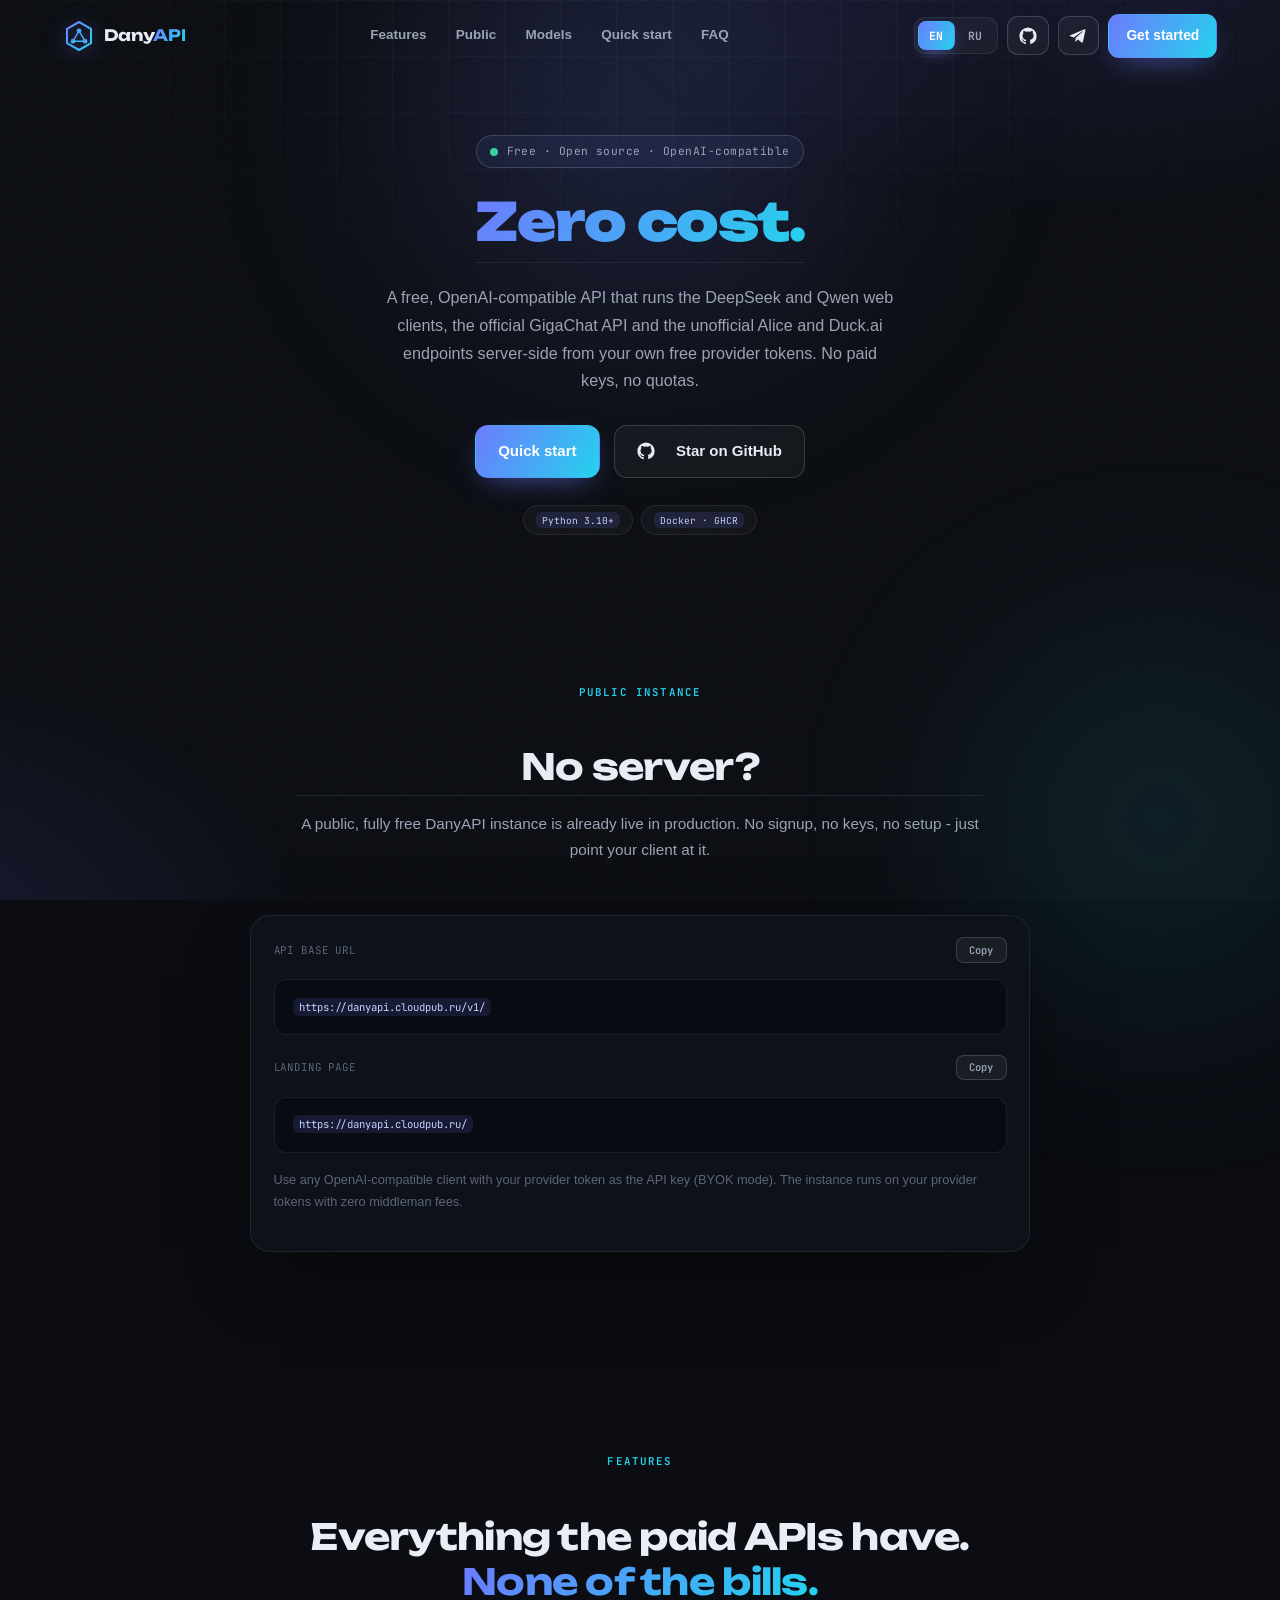
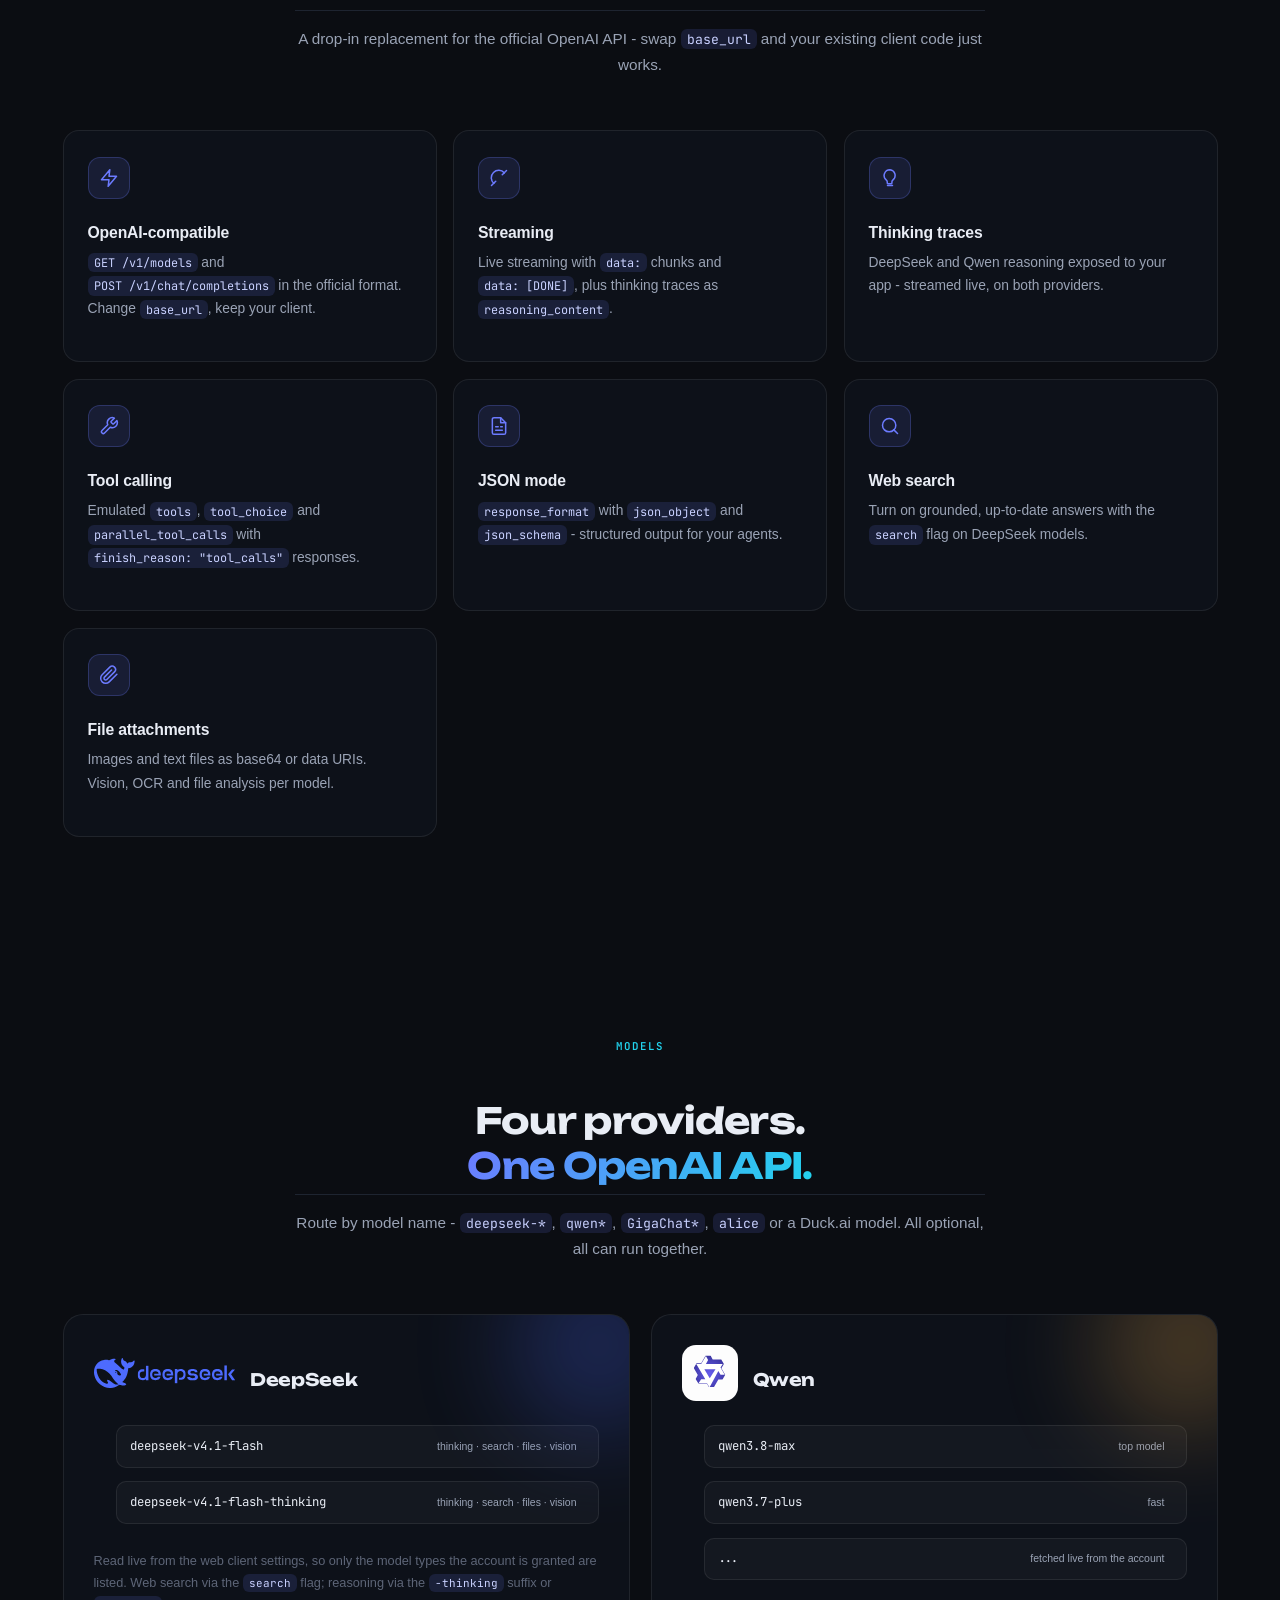
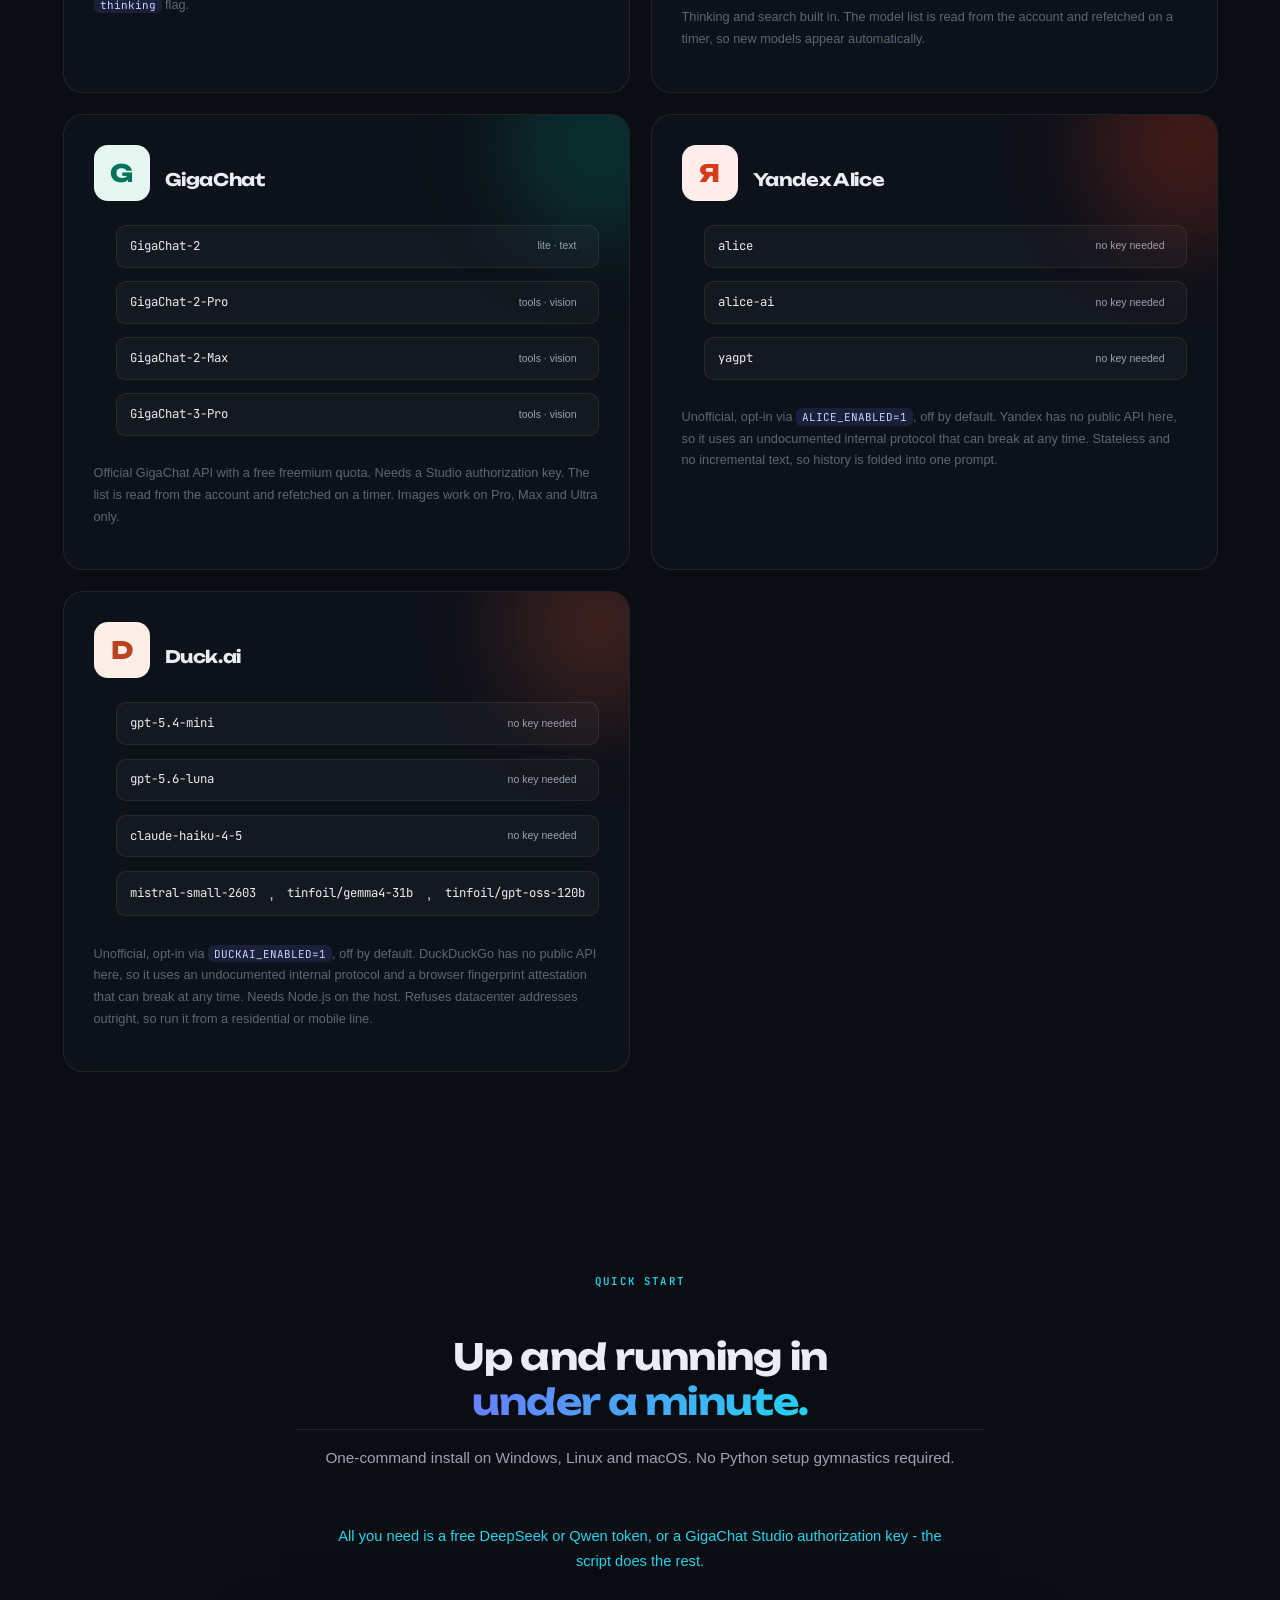
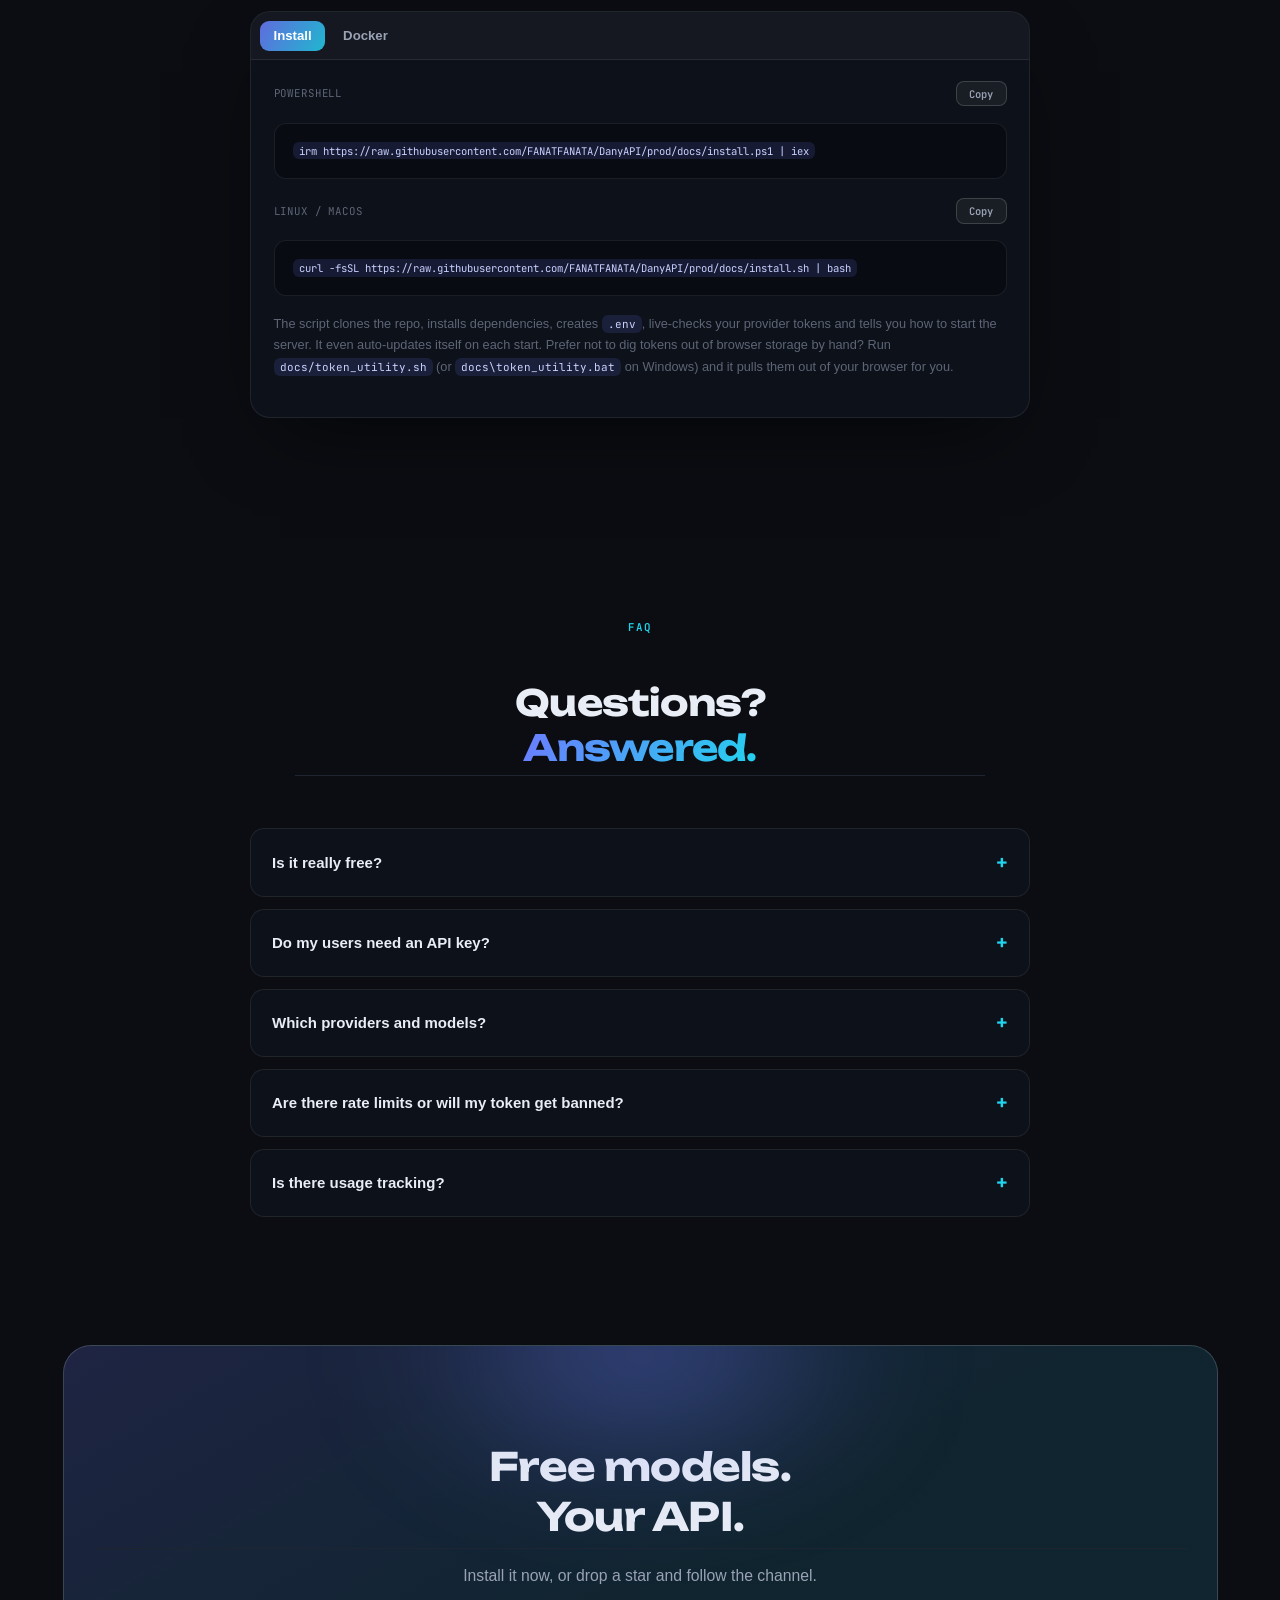
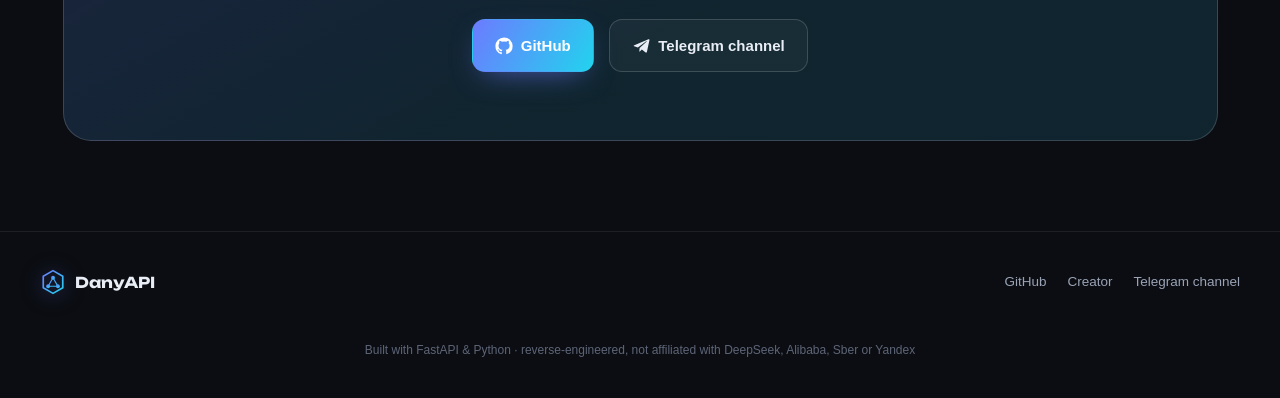
==== commit a0e9694f: "feat: add duck.ai provider, dynamic model lists and keyless byok for alice and duck.ai" ====
--- a/docs/index.html
+++ b/docs/index.html
@@ -4,7 +4,7 @@
 <meta charset="UTF-8" />
 <meta name="viewport" content="width=device-width, initial-scale=1.0" />
 <title>DanyAPI</title>
-<meta name="description" content="OpenAI-compatible HTTP API on top of the free web clients chat.deepseek.com and chat.qwen.ai, the free tier of GigaChat, and the unofficial Yandex Alice endpoint. Runs on your own free provider tokens. Free. FastAPI + Python." />
+<meta name="description" content="OpenAI-compatible HTTP API on top of the free web clients chat.deepseek.com and chat.qwen.ai, the free tier of GigaChat, and the unofficial Yandex Alice and Duck.ai endpoints. Runs on your own free provider tokens. Free. FastAPI + Python." />
 <link rel="icon" href="data:image/svg+xml,%3Csvg%20xmlns='http://www.w3.org/2000/svg'%20viewBox='0%200%2040%2040'%3E%3Cdefs%3E%3ClinearGradient%20id='g'%20x1='0'%20y1='0'%20x2='1'%20y2='1'%3E%3Cstop%20offset='0'%20stop-color='%236c7bff'/%3E%3Cstop%20offset='1'%20stop-color='%2322d3ee'/%3E%3C/linearGradient%3E%3C/defs%3E%3Cpath%20d='M20%202.5L35%2011V29L20%2037.5L5%2029V11Z'%20fill='none'%20stroke='url(%23g)'%20stroke-width='2.6'%20stroke-linejoin='round'/%3E%3Cpath%20d='M20%2013.5L12.5%2026.5H27.5Z'%20fill='none'%20stroke='url(%23g)'%20stroke-width='1.8'%20stroke-linejoin='round'/%3E%3Ccircle%20cx='20'%20cy='13.5'%20r='3'%20fill='url(%23g)'/%3E%3Ccircle%20cx='12.5'%20cy='26.5'%20r='3'%20fill='url(%23g)'/%3E%3Ccircle%20cx='27.5'%20cy='26.5'%20r='3'%20fill='url(%23g)'/%3E%3C/svg%3E" />
 <link rel="preconnect" href="https://fonts.googleapis.com" />
 <link rel="preconnect" href="https://fonts.gstatic.com" crossorigin />
@@ -72,7 +72,7 @@
                 </h1>
                 <p class="hero-sub reveal" data-delay="2" data-i18n="hero_sub">
                     A free, OpenAI-compatible API that runs the DeepSeek and Qwen web clients, the official
-                    GigaChat API and the unofficial Alice endpoint server-side from your own free provider
+                    GigaChat API and the unofficial Alice and Duck.ai endpoints server-side from your own free provider
                     tokens. No paid keys, no quotas.
                 </p>
                 <div class="hero-cta reveal" data-delay="3">
@@ -164,7 +164,7 @@
         <div class="section-head reveal">
             <span class="eyebrow" data-i18n="models_eyebrow">Models</span>
             <h2 class="section-title" data-i18n="models_title">Four providers.<br /><span class="grad-text" data-i18n="models_title_hi">One OpenAI API.</span></h2>
-            <p class="section-sub" data-i18n="models_sub">Route by model name - <code>deepseek-*</code>, <code>qwen*</code>, <code>GigaChat*</code> or <code>alice</code>. All optional, all can run together.</p>
+            <p class="section-sub" data-i18n="models_sub">Route by model name - <code>deepseek-*</code>, <code>qwen*</code>, <code>GigaChat*</code>, <code>alice</code> or a Duck.ai model. All optional, all can run together.</p>
         </div>
 
         <div class="models-grid">
@@ -175,11 +175,11 @@
                         <h3>DeepSeek</h3>
                     </div>
                 </div>
-                <ul class="model-list">
+                <ul class="model-list" data-model-provider="deepseek">
                     <li><code>deepseek-v4.1-flash</code> <span class="model-chip" data-i18n="models_ds_flash">thinking · search · files · vision</span></li>
                     <li><code>deepseek-v4.1-flash-thinking</code> <span class="model-chip" data-i18n="models_ds_pro">thinking · search · files · vision</span></li>
                 </ul>
-                <p class="model-note" data-i18n="models_ds_note">One model, all capabilities. Web search via the <code>search</code> flag; reasoning via the <code>-thinking</code> suffix or <code>thinking</code> flag.</p>
+                <p class="model-note" data-i18n="models_ds_note">Read live from the web client settings, so only the model types the account is granted are listed. Web search via the <code>search</code> flag; reasoning via the <code>-thinking</code> suffix or <code>thinking</code> flag.</p>
             </article>
 
             <article class="model-card reveal model-qw">
@@ -189,12 +189,12 @@
                         <h3>Qwen</h3>
                     </div>
                 </div>
-                <ul class="model-list">
+                <ul class="model-list" data-model-provider="qwen">
                     <li><code>qwen3.8-max</code> <span class="model-chip" data-i18n="models_qw_1">top model</span></li>
                     <li><code>qwen3.7-plus</code> <span class="model-chip" data-i18n="models_qw_2">fast</span></li>
                     <li><code>...</code> <span class="model-chip" data-i18n="models_qw_3">fetched live from the account</span></li>
                 </ul>
-                <p class="model-note" data-i18n="models_qw_note">Thinking and search built in. The model list is fetched from your account at startup, so new models appear automatically.</p>
+                <p class="model-note" data-i18n="models_qw_note">Thinking and search built in. The model list is read from the account and refetched on a timer, so new models appear automatically.</p>
             </article>
 
             <article class="model-card reveal model-gc">
@@ -204,13 +204,13 @@
                         <h3>GigaChat</h3>
                     </div>
                 </div>
-                <ul class="model-list">
+                <ul class="model-list" data-model-provider="gigachat">
                     <li><code>GigaChat-2</code> <span class="model-chip" data-i18n="models_gc_lite">lite · text</span></li>
                     <li><code>GigaChat-2-Pro</code> <span class="model-chip" data-i18n="models_gc_pro">tools · vision</span></li>
                     <li><code>GigaChat-2-Max</code> <span class="model-chip" data-i18n="models_gc_max">tools · vision</span></li>
                     <li><code>GigaChat-3-Pro</code> <span class="model-chip" data-i18n="models_gc_pro">tools · vision</span></li>
                 </ul>
-                <p class="model-note" data-i18n="models_gc_note">Official GigaChat API with a free freemium quota. Needs a Studio authorization key. The list is read at startup. Images work on Pro, Max and Ultra only.</p>
+                <p class="model-note" data-i18n="models_gc_note">Official GigaChat API with a free freemium quota. Needs a Studio authorization key. The list is read from the account and refetched on a timer. Images work on Pro, Max and Ultra only.</p>
             </article>
 
             <article class="model-card reveal model-al">
@@ -220,12 +220,28 @@
                         <h3>Yandex Alice</h3>
                     </div>
                 </div>
-                <ul class="model-list">
+                <ul class="model-list" data-model-provider="alice">
                     <li><code>alice</code> <span class="model-chip" data-i18n="models_al_keyless">no key needed</span></li>
                     <li><code>alice-ai</code> <span class="model-chip" data-i18n="models_al_keyless">no key needed</span></li>
                     <li><code>yagpt</code> <span class="model-chip" data-i18n="models_al_keyless">no key needed</span></li>
                 </ul>
                 <p class="model-note" data-i18n="models_al_note">Unofficial, opt-in via <code>ALICE_ENABLED=1</code>, off by default. Yandex has no public API here, so it uses an undocumented internal protocol that can break at any time. Stateless and no incremental text, so history is folded into one prompt.</p>
+            </article>
+
+            <article class="model-card reveal model-duck">
+                <div class="model-head">
+                    <span class="model-logo-tile model-logo-tile-duck"><span class="model-logo-letter">D</span></span>
+                    <div>
+                        <h3>Duck.ai</h3>
+                    </div>
+                </div>
+                <ul class="model-list" data-model-provider="duckai">
+                    <li><code>gpt-5.4-mini</code> <span class="model-chip" data-i18n="models_duck_keyless">no key needed</span></li>
+                    <li><code>gpt-5.6-luna</code> <span class="model-chip" data-i18n="models_duck_keyless">no key needed</span></li>
+                    <li><code>claude-haiku-4-5</code> <span class="model-chip" data-i18n="models_duck_keyless">no key needed</span></li>
+                    <li><code>mistral-small-2603</code>, <code>tinfoil/gemma4-31b</code>, <code>tinfoil/gpt-oss-120b</code></li>
+                </ul>
+                <p class="model-note" data-i18n="models_duck_note">Unofficial, opt-in via <code>DUCKAI_ENABLED=1</code>, off by default. DuckDuckGo has no public API here, so it uses an undocumented internal protocol and a browser fingerprint attestation that can break at any time. Needs Node.js on the host. Refuses datacenter addresses outright, so run it from a residential or mobile line.</p>
             </article>
         </div>
     </section>
@@ -265,6 +281,7 @@
   -e QWEN_TOKENS="token3" \
   -e GIGACHAT_KEYS="<authorization_key>" \
   -e ALICE_ENABLED=1 \
+  -e DUCKAI_ENABLED=1 \
   ghcr.io/fanatfanata/danyapi:latest' data-i18n="copy">Copy</button>
                 </div>
                 <pre><code>docker run -d -p <span class="c-num">8000</span>:<span class="c-num">8000</span> \
@@ -272,6 +289,7 @@
   -e QWEN_TOKENS=<span class="c-str">"token3"</span> \
   -e GIGACHAT_KEYS=<span class="c-str">"&lt;authorization_key&gt;"</span> \
   -e ALICE_ENABLED=<span class="c-num">1</span> \
+  -e DUCKAI_ENABLED=<span class="c-num">1</span> \
   ghcr.io/fanatfanata/danyapi:latest</code></pre>
                 <p class="pane-note" data-i18n="qs_docker_note">Prebuilt image, pushed on every push to prod and dev plus every version tag. The native PoW solver is compiled into the image for maximum speed.</p>
             </div>
@@ -286,7 +304,7 @@
         <div class="faq-list reveal">
             <details class="faq">
                 <summary data-i18n="q1">Is it really free?</summary>
-                <p data-i18n="a1">Yes. DanyAPI uses the internal APIs of the free web clients chat.deepseek.com and chat.qwen.ai through accounts made from your own free provider tokens, plus the free tier of the official GigaChat API. The unofficial Alice provider needs no credentials at all. No billing, no quotas.</p>
+                <p data-i18n="a1">Yes. DanyAPI uses the internal APIs of the free web clients chat.deepseek.com and chat.qwen.ai through accounts made from your own free provider tokens, plus the free tier of the official GigaChat API. The unofficial Alice and Duck.ai providers need no credentials at all. No billing, no quotas.</p>
             </details>
             <details class="faq">
                 <summary data-i18n="q2">Do my users need an API key?</summary>
@@ -294,7 +312,7 @@
             </details>
             <details class="faq">
                 <summary data-i18n="q3">Which providers and models?</summary>
-                <p data-i18n="a3">DeepSeek (<code>deepseek-v4.1-flash</code>, <code>deepseek-v4.1-flash-thinking</code>), Qwen (<code>qwen3.8-max</code>, <code>qwen3.7-plus</code>, ... - fetched live from the account), GigaChat (<code>GigaChat-2</code>, <code>GigaChat-2-Pro</code>, <code>GigaChat-3-Pro</code> and the rest - also fetched at startup) and Alice (<code>alice</code>). Route by model name; all of them can run at once.</p>
+                <p data-i18n="a3">Model lists are not hardcoded: DeepSeek (<code>default</code> and whatever other types the account is granted), Qwen (<code>qwen3.8-max</code>, <code>qwen3.7-plus</code>, ...), GigaChat (<code>GigaChat-2</code>, <code>GigaChat-2-Pro</code> and the rest) and Duck.ai (the free tier models) are read from the provider endpoints and refetched on a timer, while Alice (<code>alice</code>, <code>yagpt</code>) serves its own aliases. Route by model name; all of them can run at once.</p>
             </details>
             <details class="faq">
                 <summary data-i18n="q7">Are there rate limits or will my token get banned?</summary>
--- a/docs/style.css
+++ b/docs/style.css
@@ -698,6 +698,7 @@
 .landing .model-qw::after { background: var(--l-amber); }
 .landing .model-gc::after { background: #00a085; }
 .landing .model-al::after { background: #fc3f1d; }
+.landing .model-duck::after { background: #de5833; }
 .landing .model-head { display: flex; align-items: center; gap: 1rem; margin-bottom: 1.6rem; }
 .landing .model-logo-tile {
     flex-shrink: 0; width: 56px; height: 56px;
@@ -712,6 +713,7 @@
 }
 .landing .model-logo-tile-gc { background: #e6f7f2; color: #00735c; }
 .landing .model-logo-tile-al { background: #ffeeeb; color: #d63a17; }
+.landing .model-logo-tile-duck { background: #fdefe8; color: #b8431f; }
 .landing .model-logo-ds { display: block; flex-shrink: 0; }
 .landing .model-logo-ds img { display: block; height: 30px; width: auto; max-width: 100%; }
 .landing .model-head h3 { font-family: var(--font-disp); font-size: 1.15rem; font-weight: 700; color: var(--l-text); }
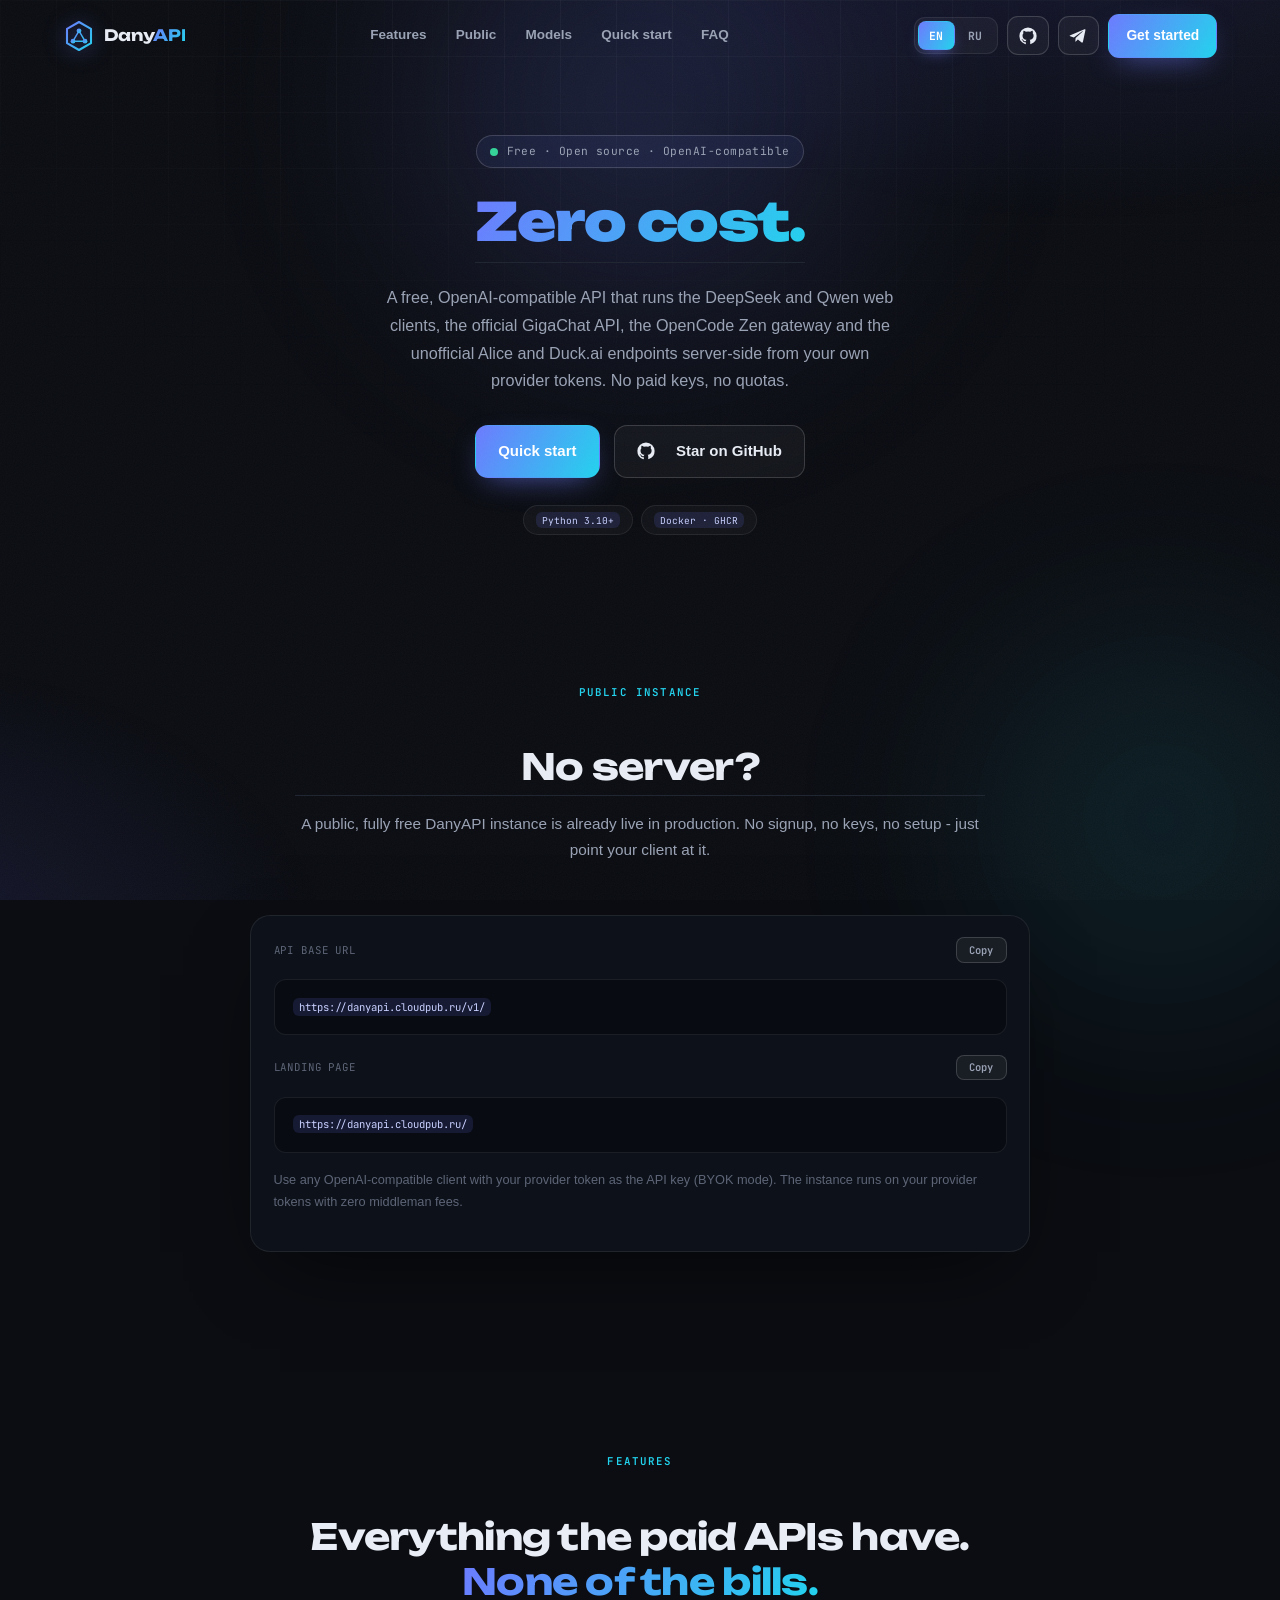
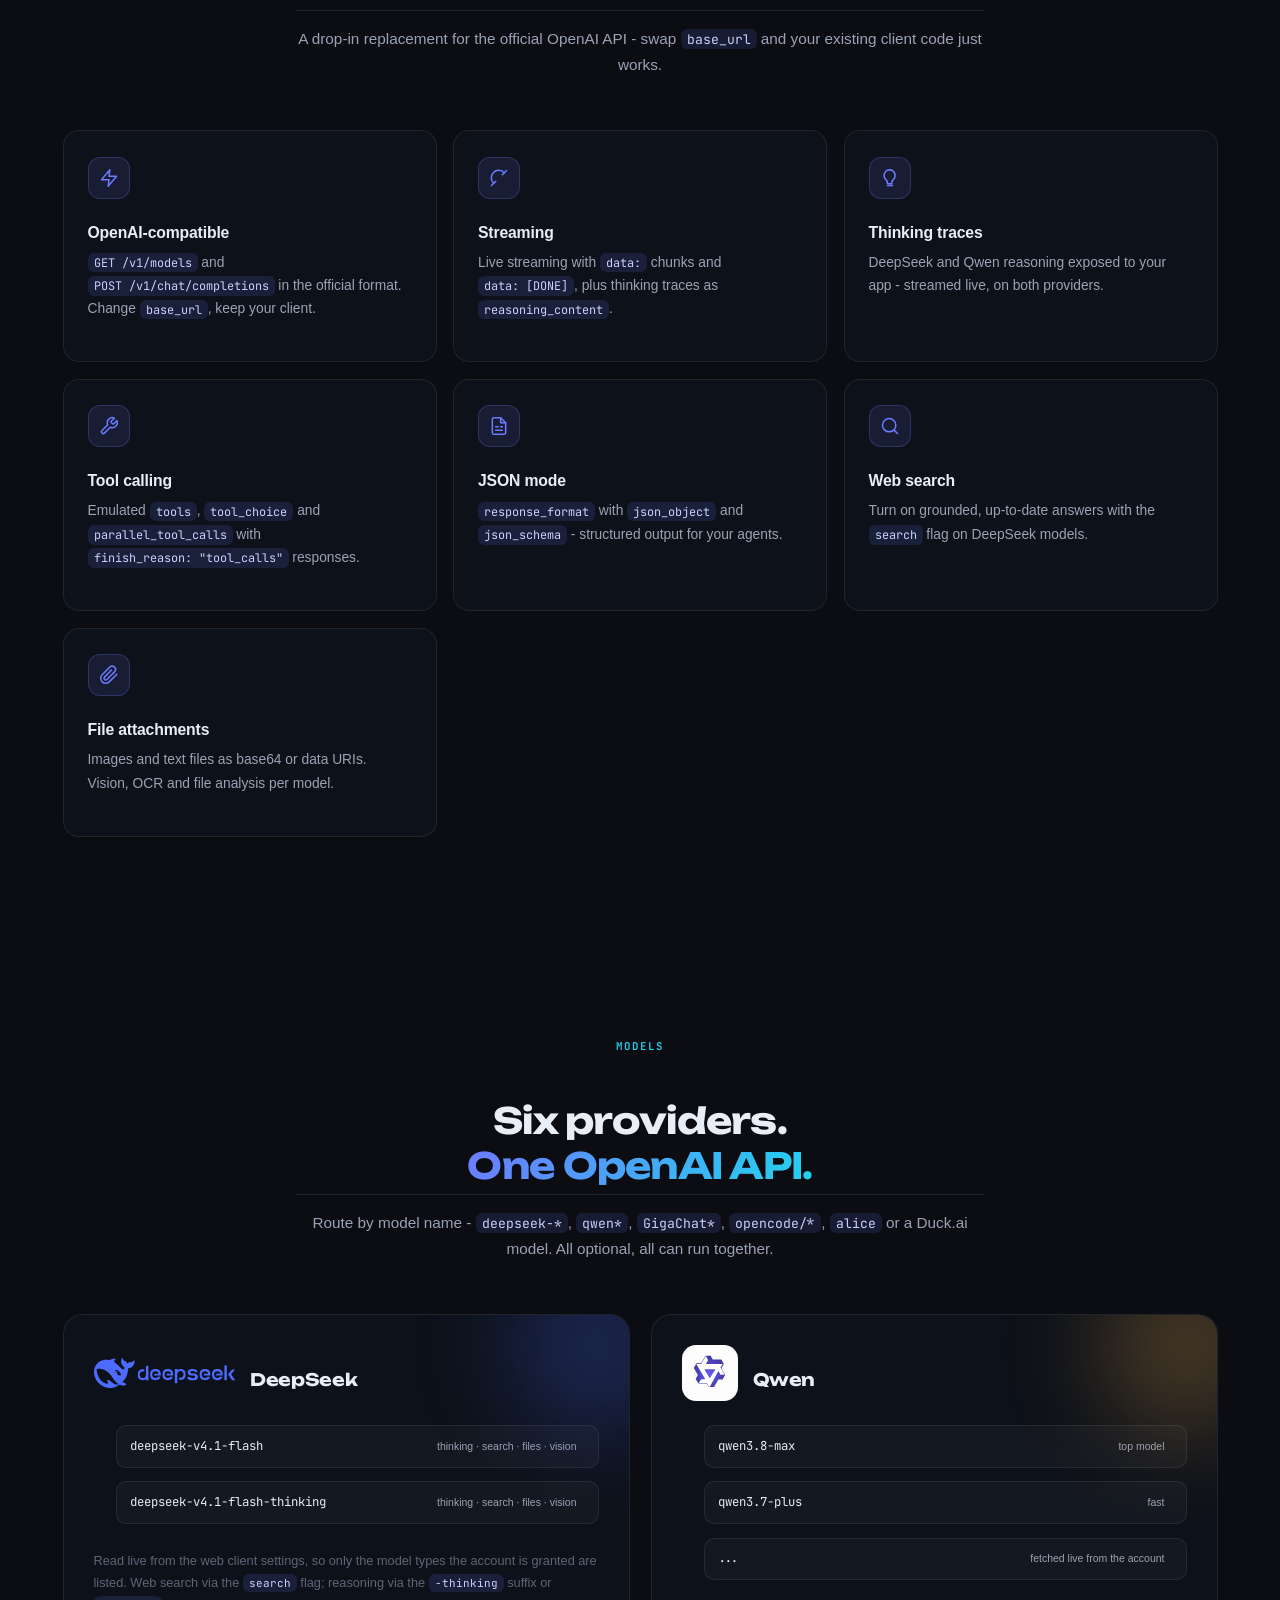
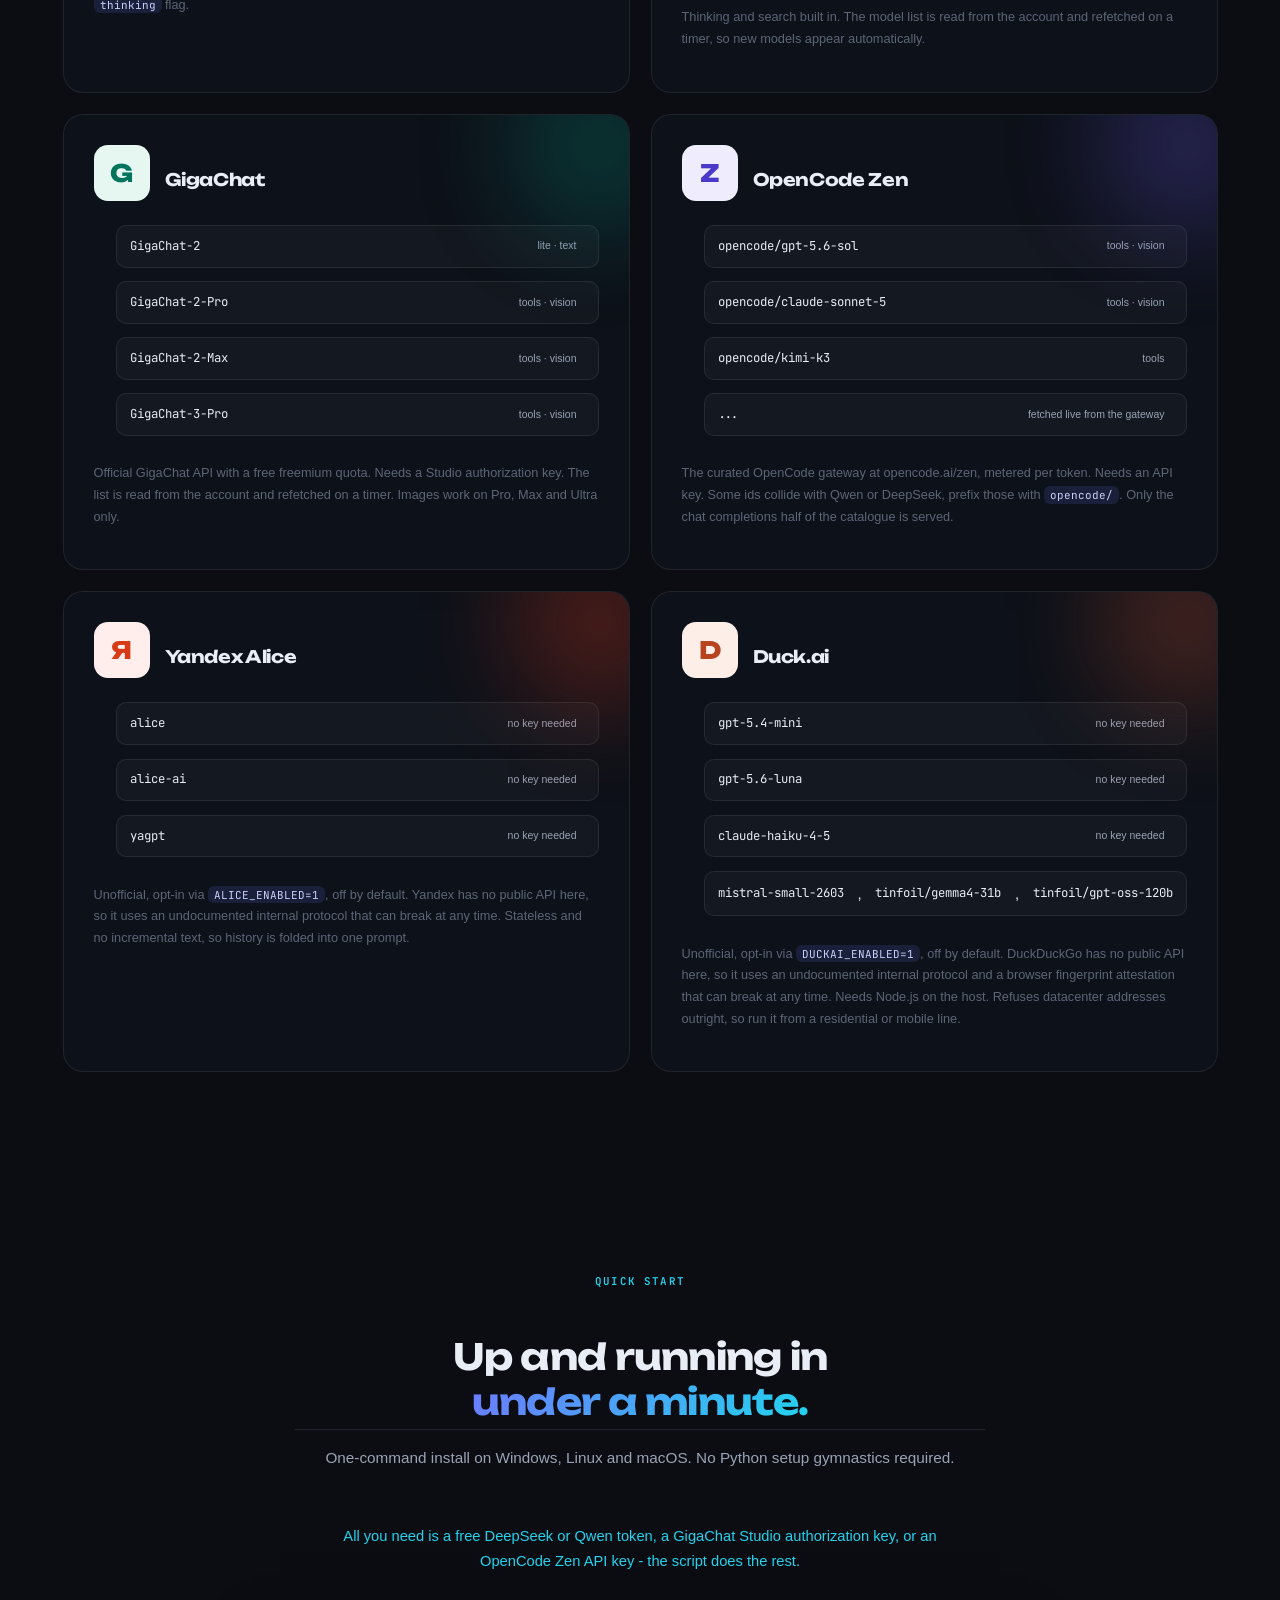
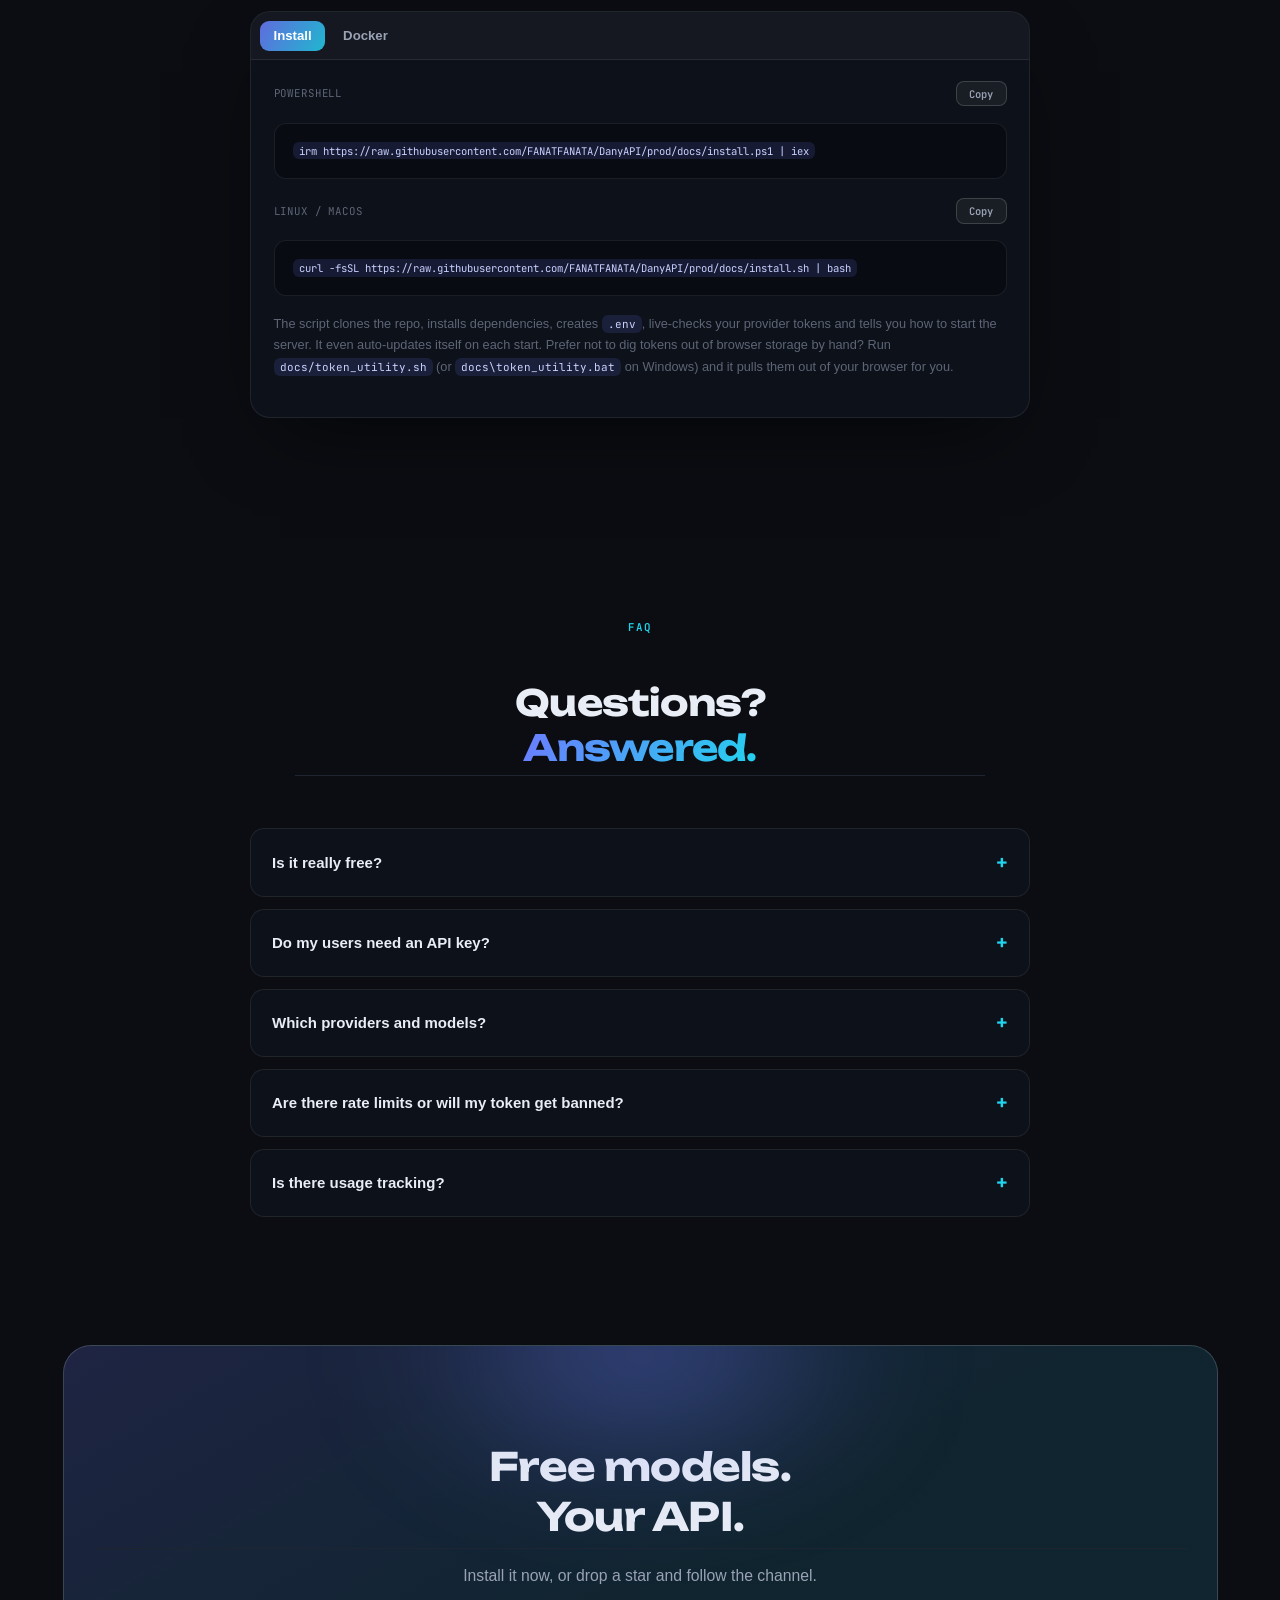
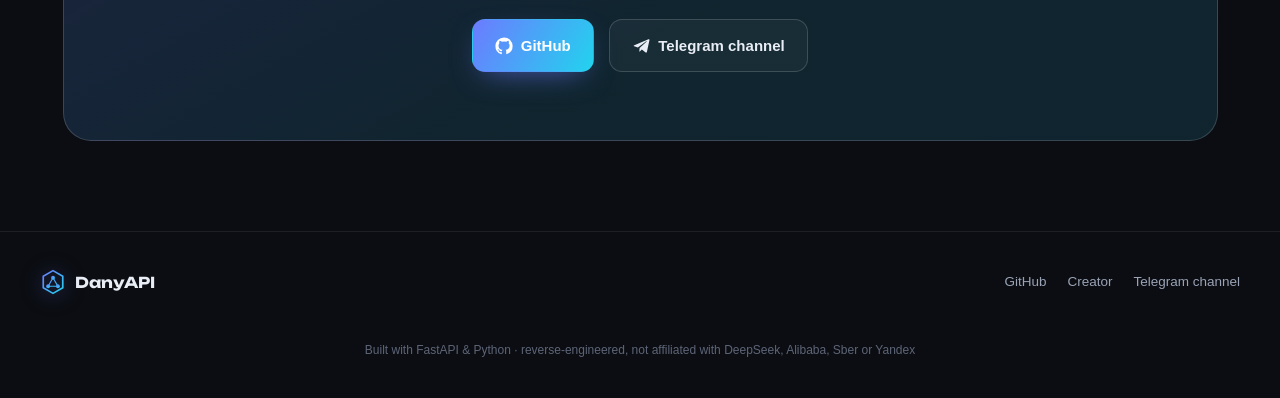
==== commit a3865863: "feat: add the opencode zen provider The opencode zen gateway at opencode.ai/zen/v1 is wired in as a " ====
--- a/docs/index.html
+++ b/docs/index.html
@@ -4,7 +4,7 @@
 <meta charset="UTF-8" />
 <meta name="viewport" content="width=device-width, initial-scale=1.0" />
 <title>DanyAPI</title>
-<meta name="description" content="OpenAI-compatible HTTP API on top of the free web clients chat.deepseek.com and chat.qwen.ai, the free tier of GigaChat, and the unofficial Yandex Alice and Duck.ai endpoints. Runs on your own free provider tokens. Free. FastAPI + Python." />
+<meta name="description" content="OpenAI-compatible HTTP API on top of the free web clients chat.deepseek.com and chat.qwen.ai, the free tier of GigaChat, the OpenCode Zen gateway, and the unofficial Yandex Alice and Duck.ai endpoints. Runs on your own free provider tokens. Free. FastAPI + Python." />
 <link rel="icon" href="data:image/svg+xml,%3Csvg%20xmlns='http://www.w3.org/2000/svg'%20viewBox='0%200%2040%2040'%3E%3Cdefs%3E%3ClinearGradient%20id='g'%20x1='0'%20y1='0'%20x2='1'%20y2='1'%3E%3Cstop%20offset='0'%20stop-color='%236c7bff'/%3E%3Cstop%20offset='1'%20stop-color='%2322d3ee'/%3E%3C/linearGradient%3E%3C/defs%3E%3Cpath%20d='M20%202.5L35%2011V29L20%2037.5L5%2029V11Z'%20fill='none'%20stroke='url(%23g)'%20stroke-width='2.6'%20stroke-linejoin='round'/%3E%3Cpath%20d='M20%2013.5L12.5%2026.5H27.5Z'%20fill='none'%20stroke='url(%23g)'%20stroke-width='1.8'%20stroke-linejoin='round'/%3E%3Ccircle%20cx='20'%20cy='13.5'%20r='3'%20fill='url(%23g)'/%3E%3Ccircle%20cx='12.5'%20cy='26.5'%20r='3'%20fill='url(%23g)'/%3E%3Ccircle%20cx='27.5'%20cy='26.5'%20r='3'%20fill='url(%23g)'/%3E%3C/svg%3E" />
 <link rel="preconnect" href="https://fonts.googleapis.com" />
 <link rel="preconnect" href="https://fonts.gstatic.com" crossorigin />
@@ -72,7 +72,7 @@
                 </h1>
                 <p class="hero-sub reveal" data-delay="2" data-i18n="hero_sub">
                     A free, OpenAI-compatible API that runs the DeepSeek and Qwen web clients, the official
-                    GigaChat API and the unofficial Alice and Duck.ai endpoints server-side from your own free provider
+                    GigaChat API, the OpenCode Zen gateway and the unofficial Alice and Duck.ai endpoints server-side from your own provider
                     tokens. No paid keys, no quotas.
                 </p>
                 <div class="hero-cta reveal" data-delay="3">
@@ -163,8 +163,8 @@
     <section class="section" id="models">
         <div class="section-head reveal">
             <span class="eyebrow" data-i18n="models_eyebrow">Models</span>
-            <h2 class="section-title" data-i18n="models_title">Four providers.<br /><span class="grad-text" data-i18n="models_title_hi">One OpenAI API.</span></h2>
-            <p class="section-sub" data-i18n="models_sub">Route by model name - <code>deepseek-*</code>, <code>qwen*</code>, <code>GigaChat*</code>, <code>alice</code> or a Duck.ai model. All optional, all can run together.</p>
+            <h2 class="section-title" data-i18n="models_title">Six providers.<br /><span class="grad-text" data-i18n="models_title_hi">One OpenAI API.</span></h2>
+            <p class="section-sub" data-i18n="models_sub">Route by model name - <code>deepseek-*</code>, <code>qwen*</code>, <code>GigaChat*</code>, <code>opencode/*</code>, <code>alice</code> or a Duck.ai model. All optional, all can run together.</p>
         </div>
 
         <div class="models-grid">
@@ -213,6 +213,22 @@
                 <p class="model-note" data-i18n="models_gc_note">Official GigaChat API with a free freemium quota. Needs a Studio authorization key. The list is read from the account and refetched on a timer. Images work on Pro, Max and Ultra only.</p>
             </article>
 
+            <article class="model-card reveal model-oc">
+                <div class="model-head">
+                    <span class="model-logo-tile model-logo-tile-oc"><span class="model-logo-letter">Z</span></span>
+                    <div>
+                        <h3>OpenCode Zen</h3>
+                    </div>
+                </div>
+                <ul class="model-list" data-model-provider="opencode">
+                    <li><code>opencode/gpt-5.6-sol</code> <span class="model-chip" data-i18n="models_oc_gpt">tools · vision</span></li>
+                    <li><code>opencode/claude-sonnet-5</code> <span class="model-chip" data-i18n="models_oc_claude">tools · vision</span></li>
+                    <li><code>opencode/kimi-k3</code> <span class="model-chip" data-i18n="models_oc_kimi">tools</span></li>
+                    <li><code>...</code> <span class="model-chip" data-i18n="models_oc_note_list">fetched live from the gateway</span></li>
+                </ul>
+                <p class="model-note" data-i18n="models_oc_note">The curated OpenCode gateway at opencode.ai/zen, metered per token. Needs an API key. Some ids collide with Qwen or DeepSeek, prefix those with <code>opencode/</code>. Only the chat completions half of the catalogue is served.</p>
+            </article>
+
             <article class="model-card reveal model-al">
                 <div class="model-head">
                     <span class="model-logo-tile model-logo-tile-al"><span class="model-logo-letter">Я</span></span>
@@ -253,7 +269,7 @@
             <p class="section-sub" data-i18n="qs_sub">One-command install on Windows, Linux and macOS. No Python setup gymnastics required.</p>
         </div>
 
-        <p class="section-note reveal" data-i18n="qs_need">All you need is a free DeepSeek or Qwen token, or a GigaChat Studio authorization key - the script does the rest.</p>
+        <p class="section-note reveal" data-i18n="qs_need">All you need is a free DeepSeek or Qwen token, a GigaChat Studio authorization key, or an OpenCode Zen API key - the script does the rest.</p>
         <div class="code-tabs reveal">
             <div class="tab-bar">
                 <button class="tab active" data-tab="install" data-i18n="qs_tab_install">Install</button>
@@ -280,6 +296,7 @@
   -e DEEPSEEK_TOKENS="token1,token2" \
   -e QWEN_TOKENS="token3" \
   -e GIGACHAT_KEYS="<authorization_key>" \
+  -e OPENCODE_KEYS="<zen_api_key>" \
   -e ALICE_ENABLED=1 \
   -e DUCKAI_ENABLED=1 \
   ghcr.io/fanatfanata/danyapi:latest' data-i18n="copy">Copy</button>
@@ -288,6 +305,7 @@
   -e DEEPSEEK_TOKENS=<span class="c-str">"token1,token2"</span> \
   -e QWEN_TOKENS=<span class="c-str">"token3"</span> \
   -e GIGACHAT_KEYS=<span class="c-str">"&lt;authorization_key&gt;"</span> \
+  -e OPENCODE_KEYS=<span class="c-str">"&lt;zen_api_key&gt;"</span> \
   -e ALICE_ENABLED=<span class="c-num">1</span> \
   -e DUCKAI_ENABLED=<span class="c-num">1</span> \
   ghcr.io/fanatfanata/danyapi:latest</code></pre>
@@ -304,7 +322,7 @@
         <div class="faq-list reveal">
             <details class="faq">
                 <summary data-i18n="q1">Is it really free?</summary>
-                <p data-i18n="a1">Yes. DanyAPI uses the internal APIs of the free web clients chat.deepseek.com and chat.qwen.ai through accounts made from your own free provider tokens, plus the free tier of the official GigaChat API. The unofficial Alice and Duck.ai providers need no credentials at all. No billing, no quotas.</p>
+                <p data-i18n="a1">Yes. DanyAPI uses the internal APIs of the free web clients chat.deepseek.com and chat.qwen.ai through accounts made from your own free provider tokens, plus the free tier of the official GigaChat API and the OpenCode Zen gateway. The unofficial Alice and Duck.ai providers need no credentials at all. No billing, no quotas.</p>
             </details>
             <details class="faq">
                 <summary data-i18n="q2">Do my users need an API key?</summary>
@@ -312,7 +330,7 @@
             </details>
             <details class="faq">
                 <summary data-i18n="q3">Which providers and models?</summary>
-                <p data-i18n="a3">Model lists are not hardcoded: DeepSeek (<code>default</code> and whatever other types the account is granted), Qwen (<code>qwen3.8-max</code>, <code>qwen3.7-plus</code>, ...), GigaChat (<code>GigaChat-2</code>, <code>GigaChat-2-Pro</code> and the rest) and Duck.ai (the free tier models) are read from the provider endpoints and refetched on a timer, while Alice (<code>alice</code>, <code>yagpt</code>) serves its own aliases. Route by model name; all of them can run at once.</p>
+                <p data-i18n="a3">Model lists are not hardcoded: DeepSeek (<code>default</code> and whatever other types the account is granted), Qwen (<code>qwen3.8-max</code>, <code>qwen3.7-plus</code>, ...), GigaChat (<code>GigaChat-2</code>, <code>GigaChat-2-Pro</code> and the rest), OpenCode Zen (<code>opencode/gpt-5.6-sol</code>, <code>opencode/kimi-k3</code>, ...) and Duck.ai (the free tier models) are read from the provider endpoints and refetched on a timer, while Alice (<code>alice</code>, <code>yagpt</code>) serves its own aliases. Route by model name; all of them can run at once.</p>
             </details>
             <details class="faq">
                 <summary data-i18n="q7">Are there rate limits or will my token get banned?</summary>
--- a/docs/style.css
+++ b/docs/style.css
@@ -697,6 +697,7 @@
 .landing .model-ds::after { background: #4d6bfe; }
 .landing .model-qw::after { background: var(--l-amber); }
 .landing .model-gc::after { background: #00a085; }
+.landing .model-oc::after { background: #6f5cf0; }
 .landing .model-al::after { background: #fc3f1d; }
 .landing .model-duck::after { background: #de5833; }
 .landing .model-head { display: flex; align-items: center; gap: 1rem; margin-bottom: 1.6rem; }
@@ -712,6 +713,7 @@
     font-family: var(--font-disp); font-size: 1.6rem; font-weight: 800; line-height: 1;
 }
 .landing .model-logo-tile-gc { background: #e6f7f2; color: #00735c; }
+.landing .model-logo-tile-oc { background: #eeecfd; color: #4b39c9; }
 .landing .model-logo-tile-al { background: #ffeeeb; color: #d63a17; }
 .landing .model-logo-tile-duck { background: #fdefe8; color: #b8431f; }
 .landing .model-logo-ds { display: block; flex-shrink: 0; }
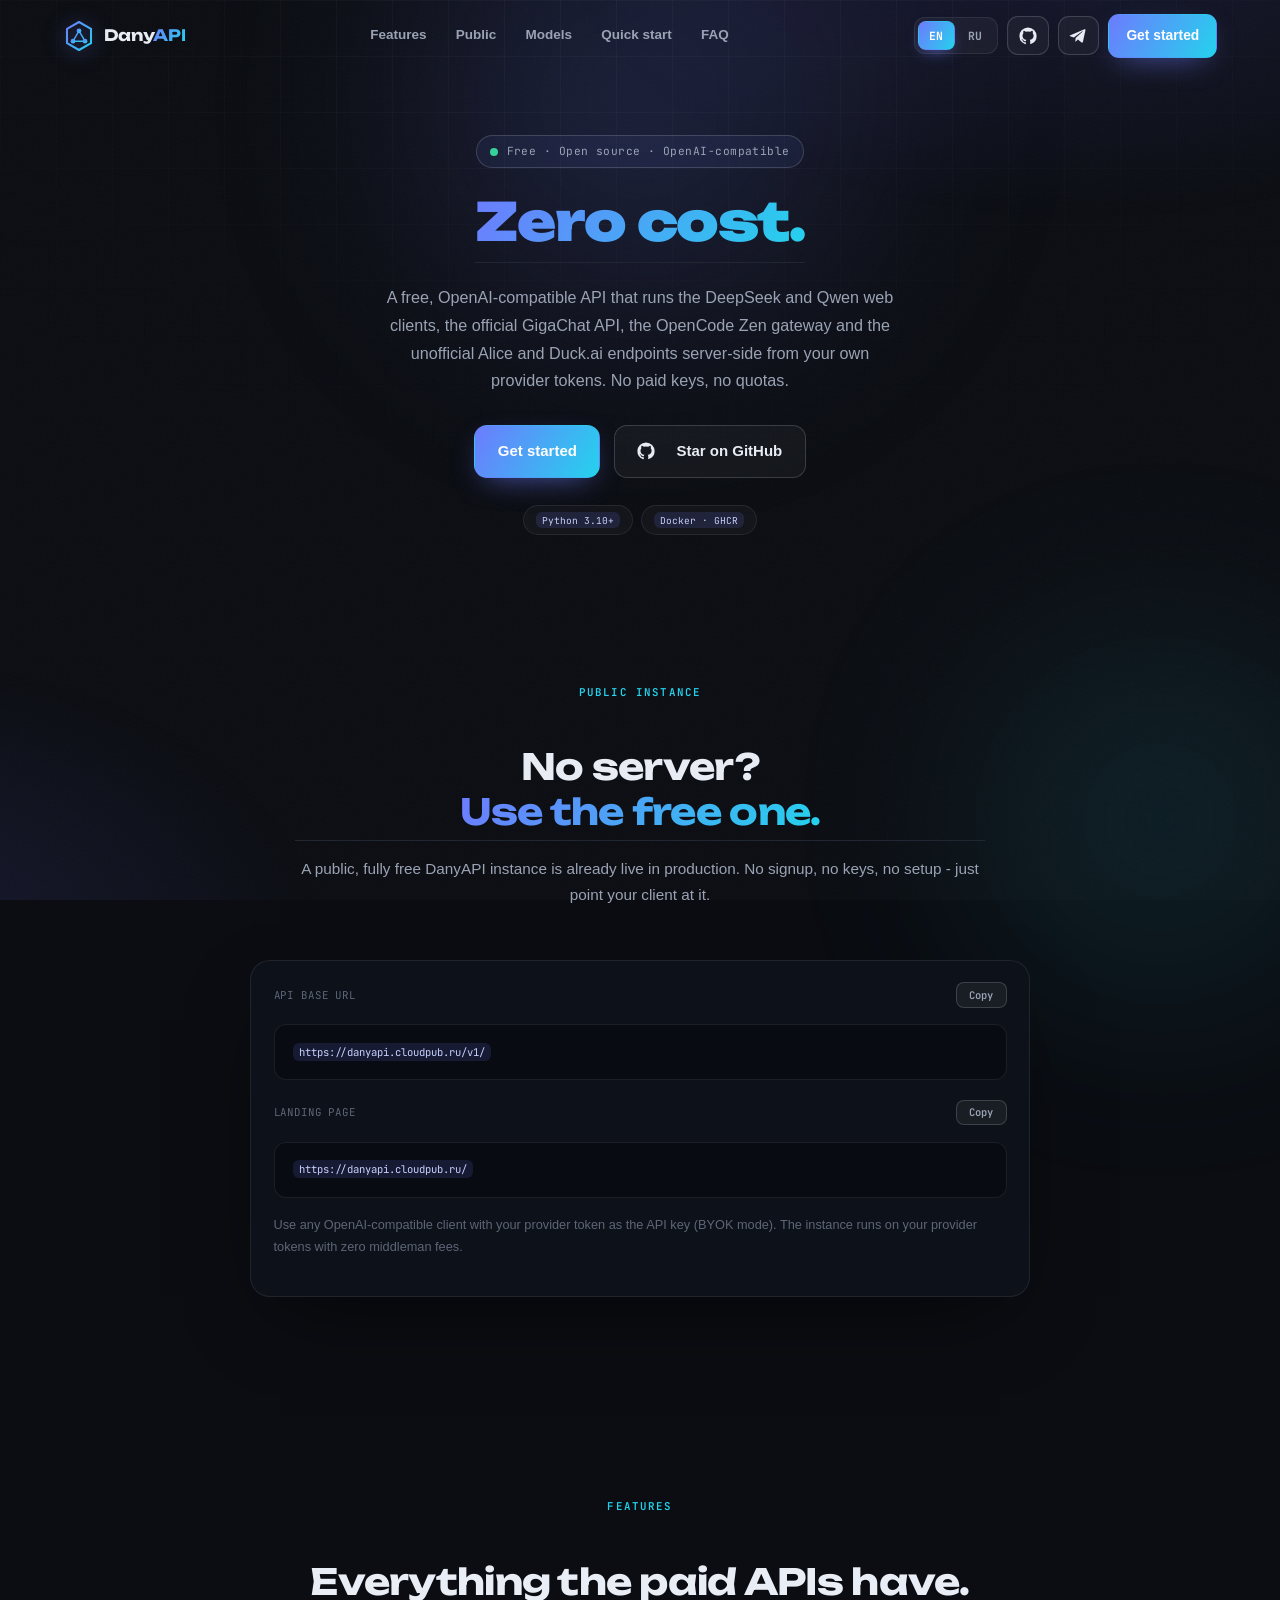
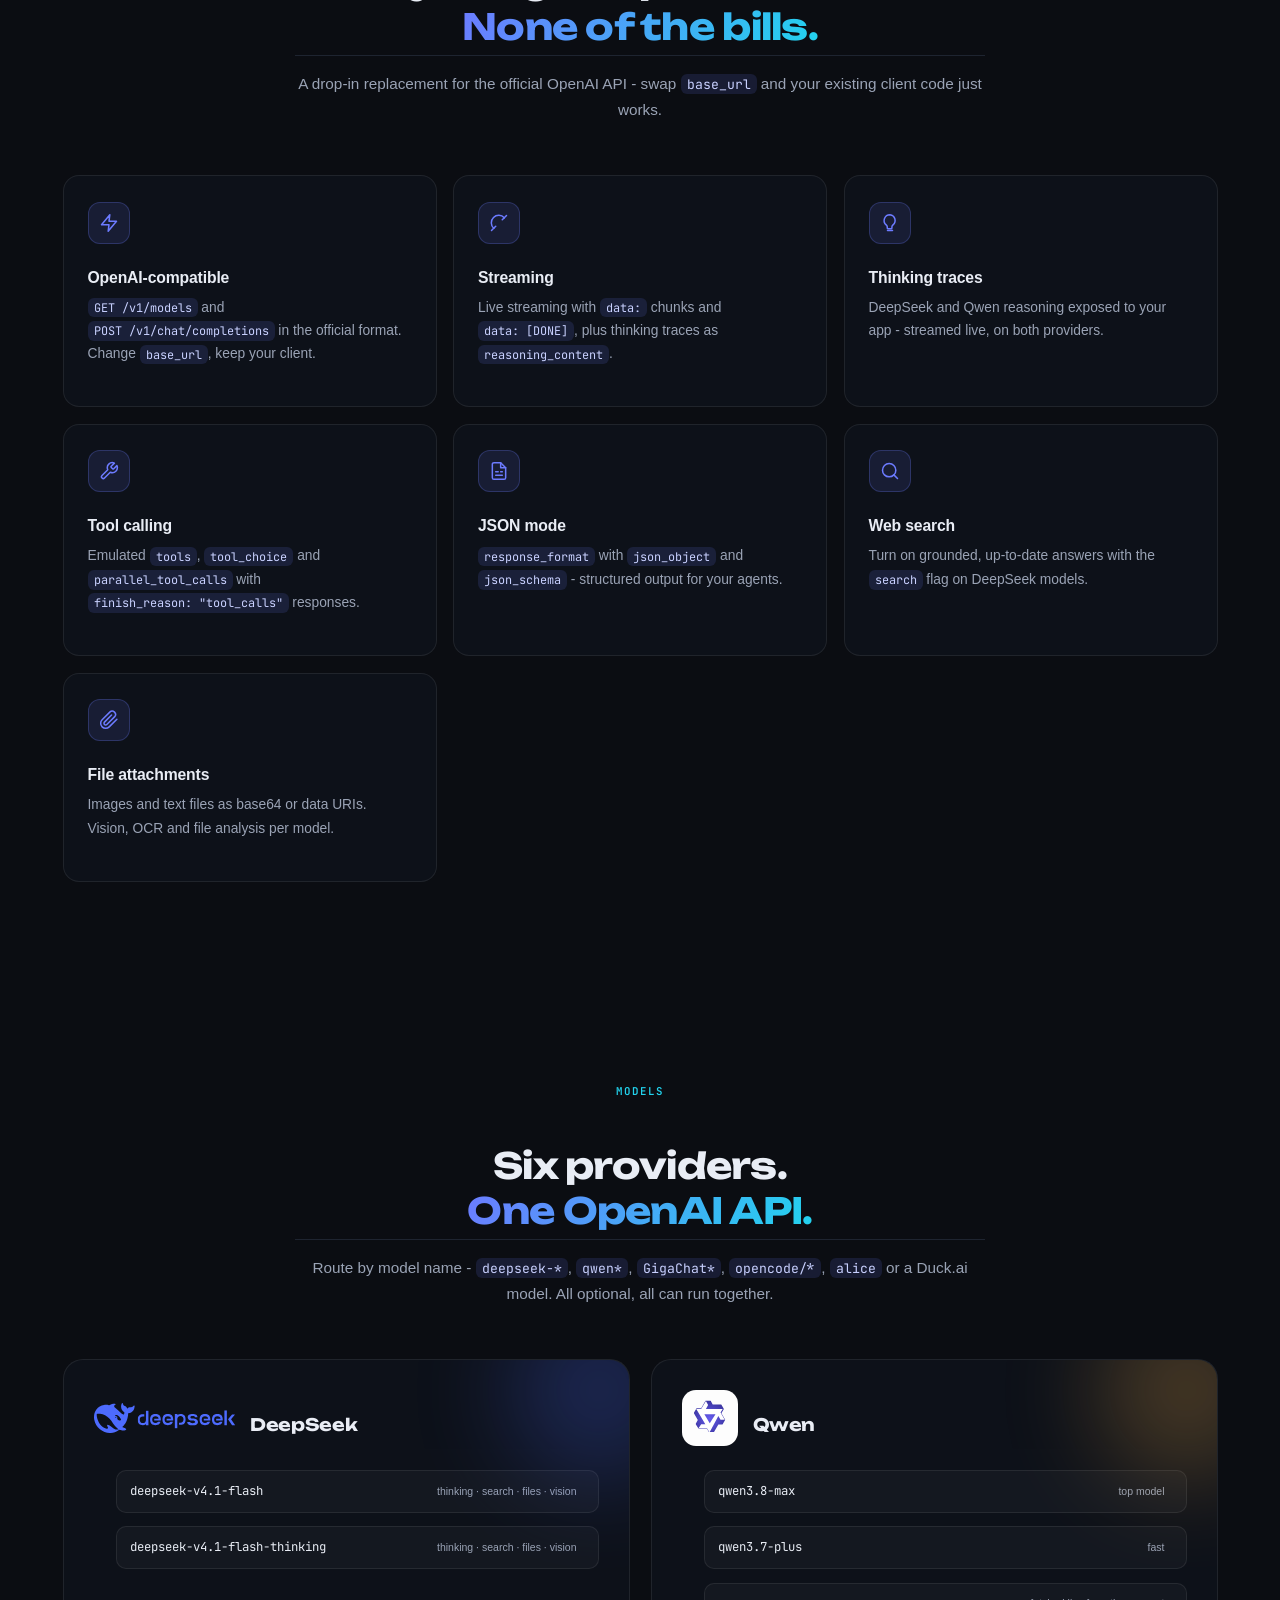
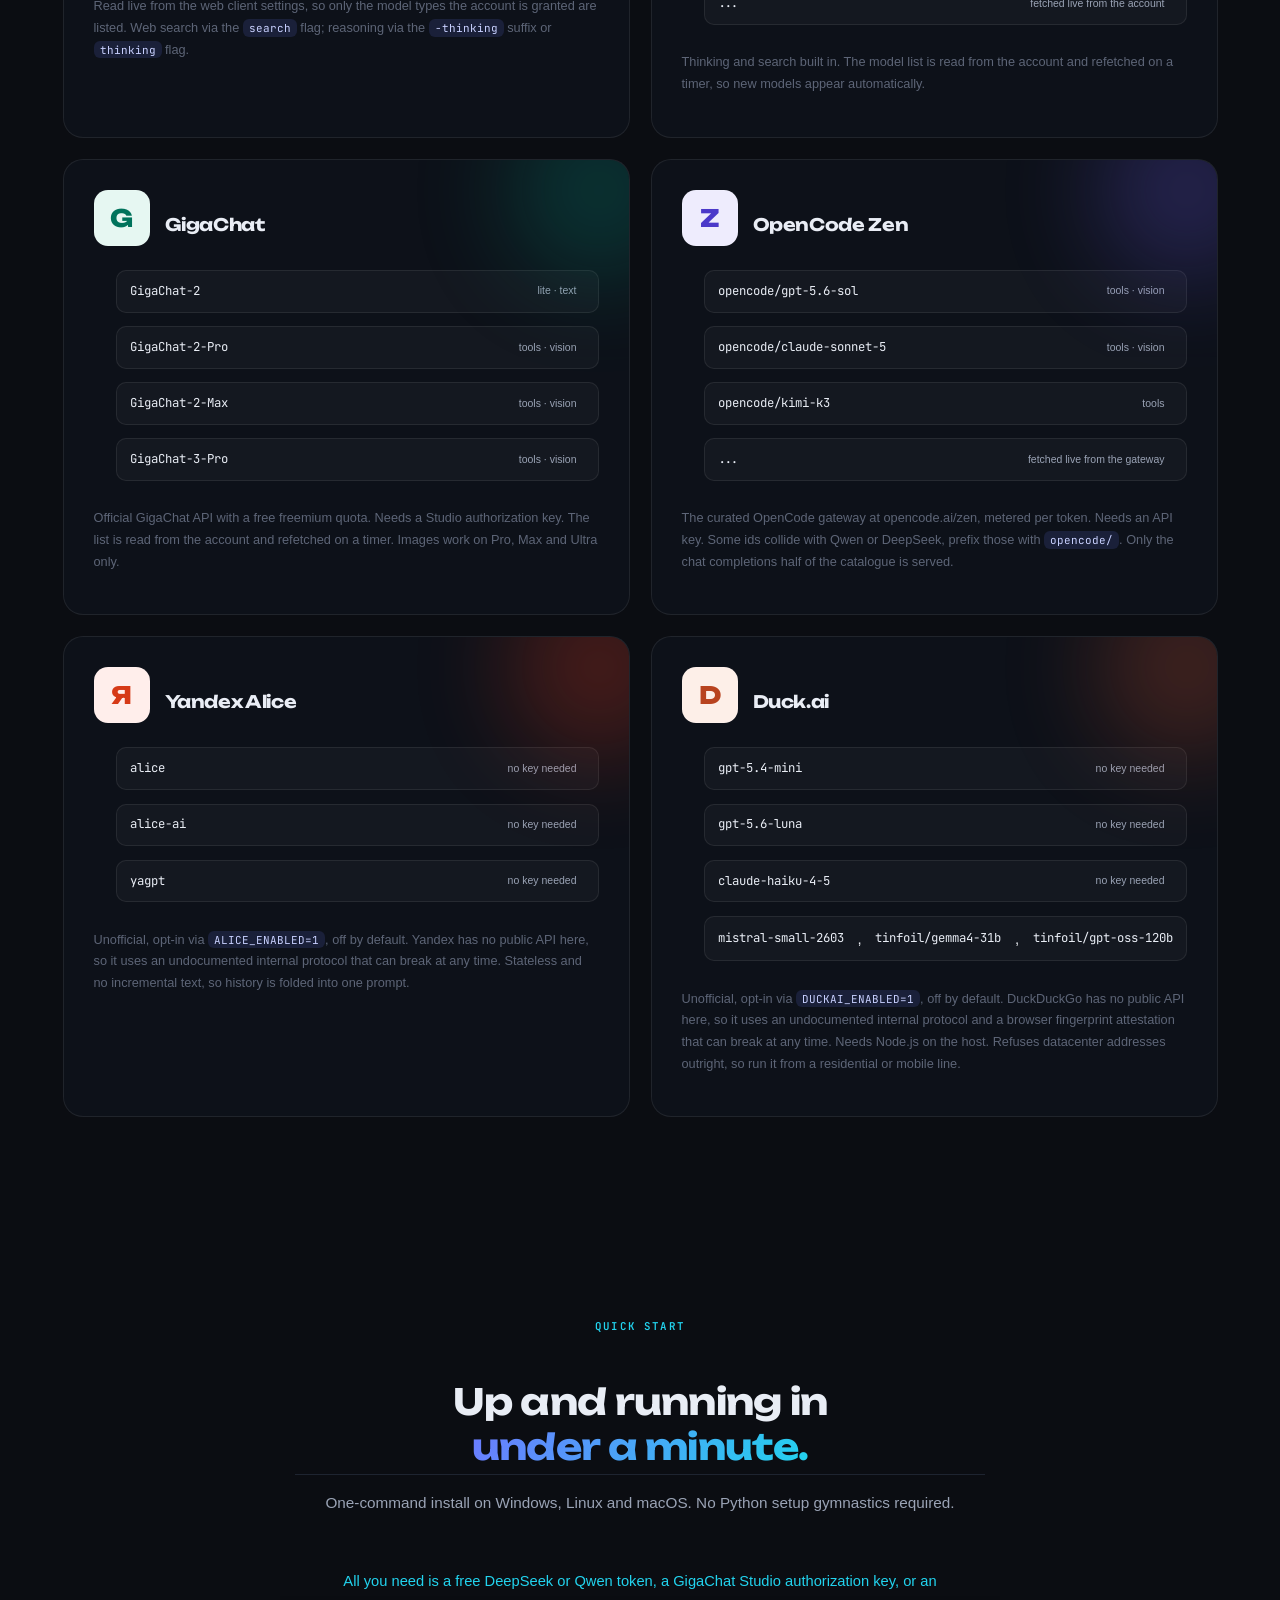
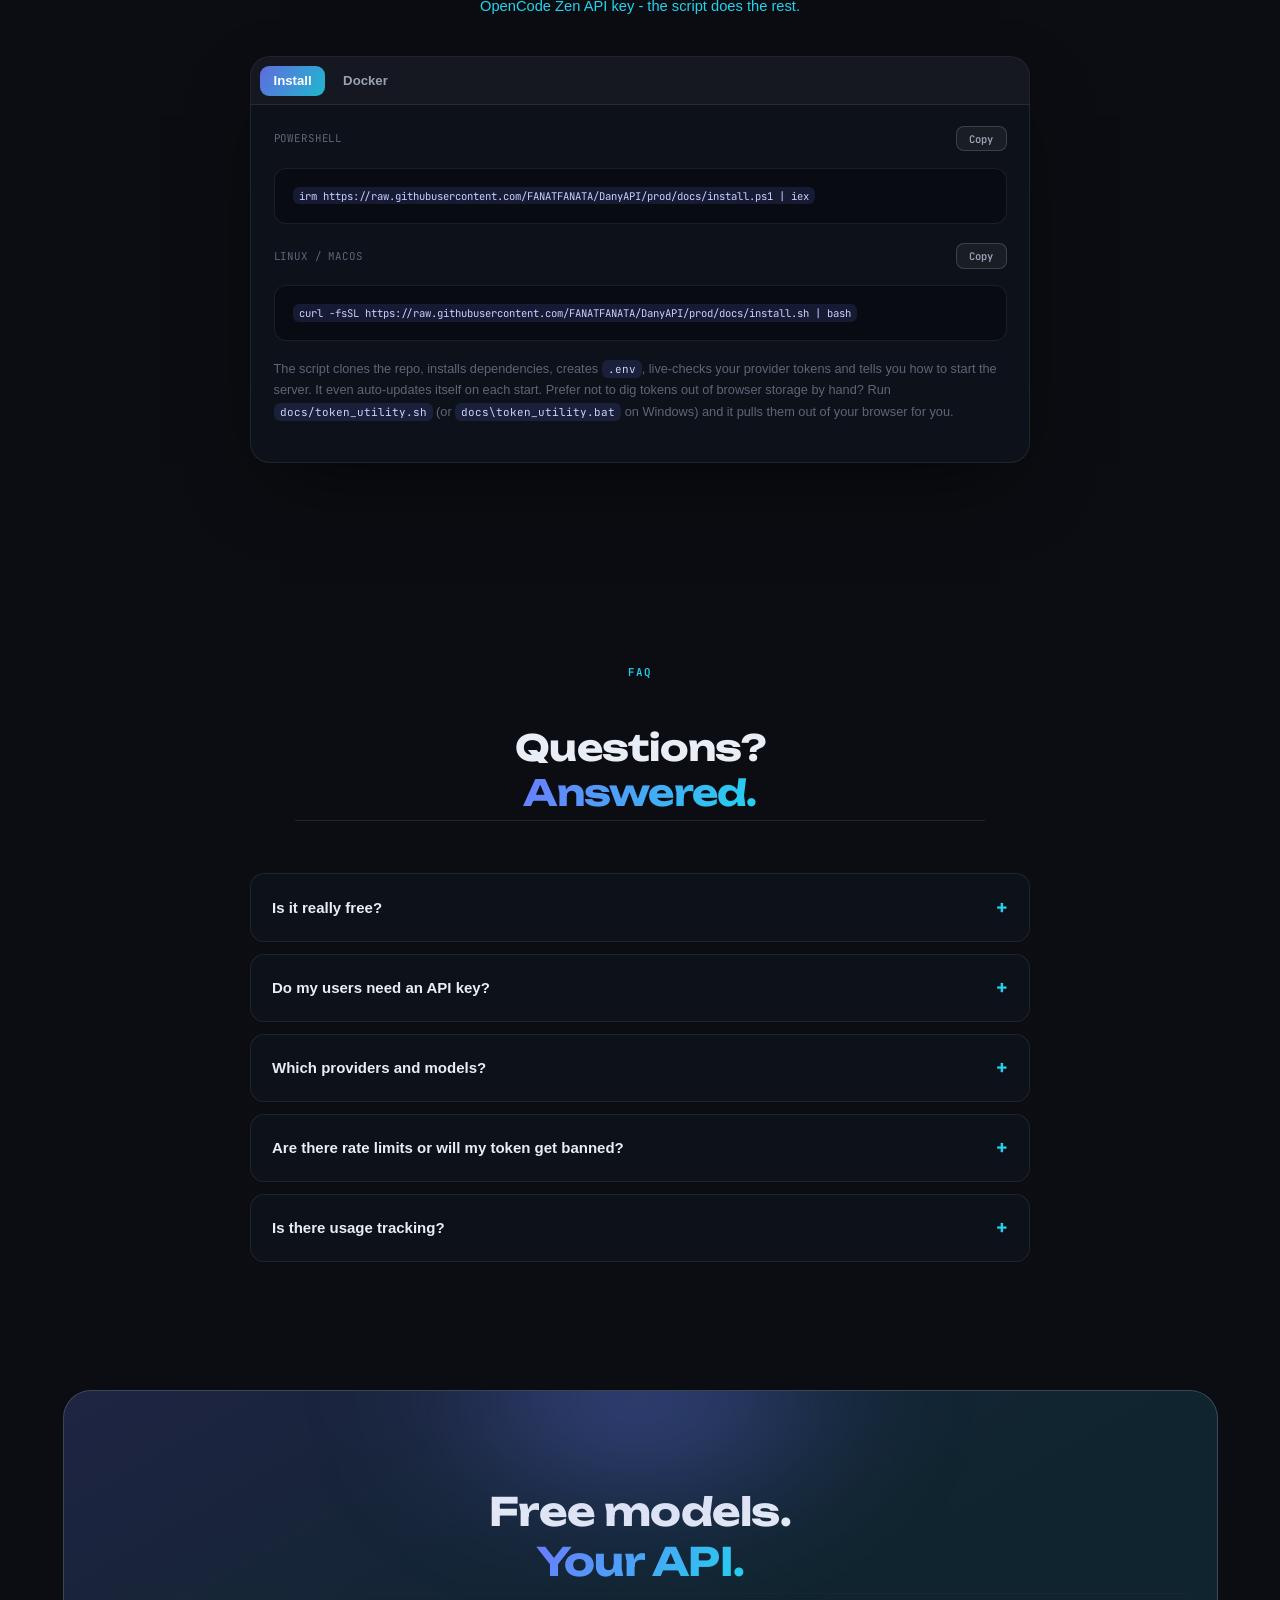
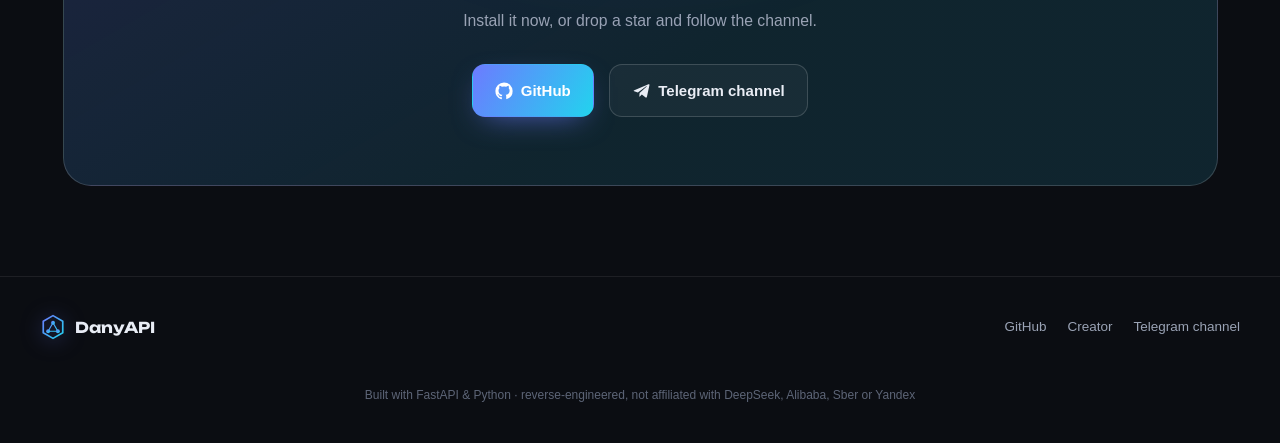
==== commit 5efde3d5: "fix: close the defects found in a full review pass" ====
--- a/docs/index.html
+++ b/docs/index.html
@@ -345,7 +345,7 @@
 
     <section class="cta reveal">
         <div class="cta-inner">
-            <h2 data-i18n="cta_title">Free models.<br />Your API.</h2>
+            <h2 data-i18n="cta_title">Free models.<br /><span class="grad-text" data-i18n="cta_title_hi">Your API.</span></h2>
             <p data-i18n="cta_sub">Install it now, or drop a star and follow the channel.</p>
             <div class="cta-btns">
                 <a class="btn btn-primary btn-lg" href="https://github.com/FANATFANATA/DanyAPI" target="_blank" rel="noopener">
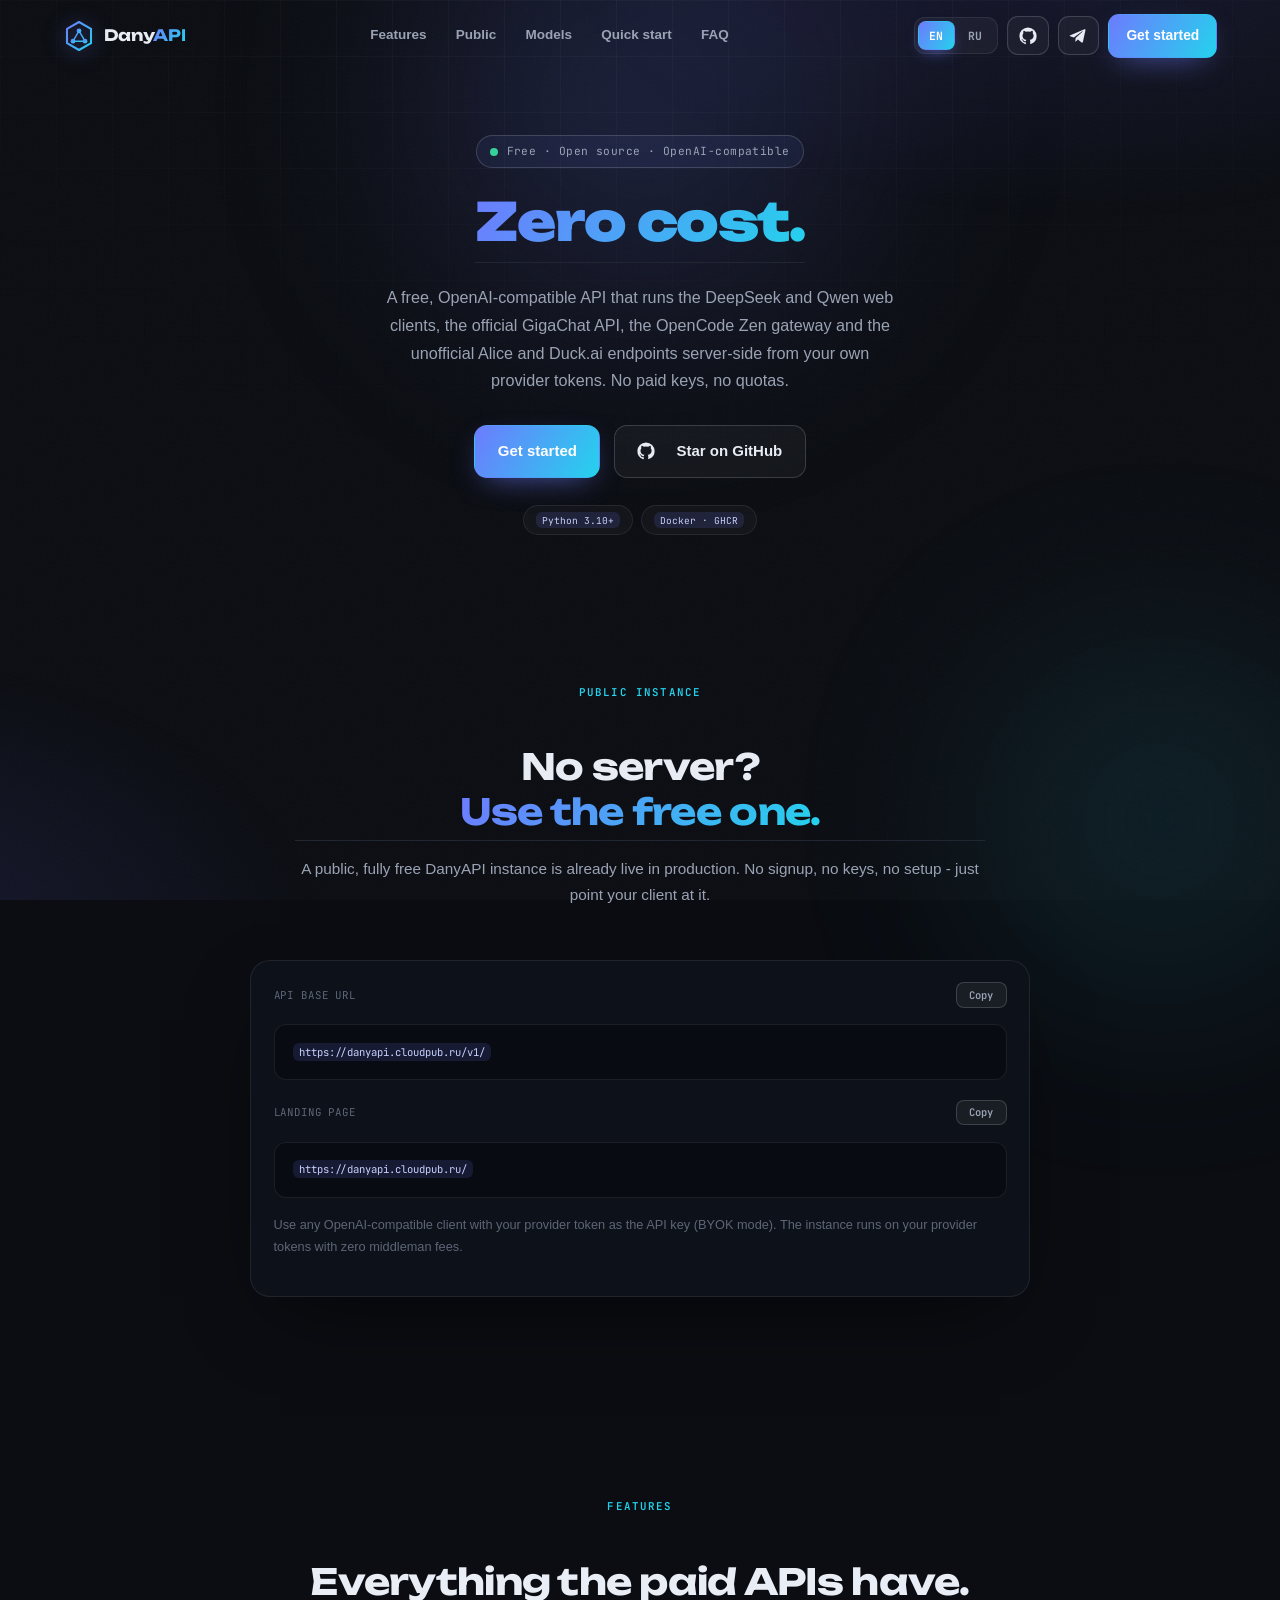
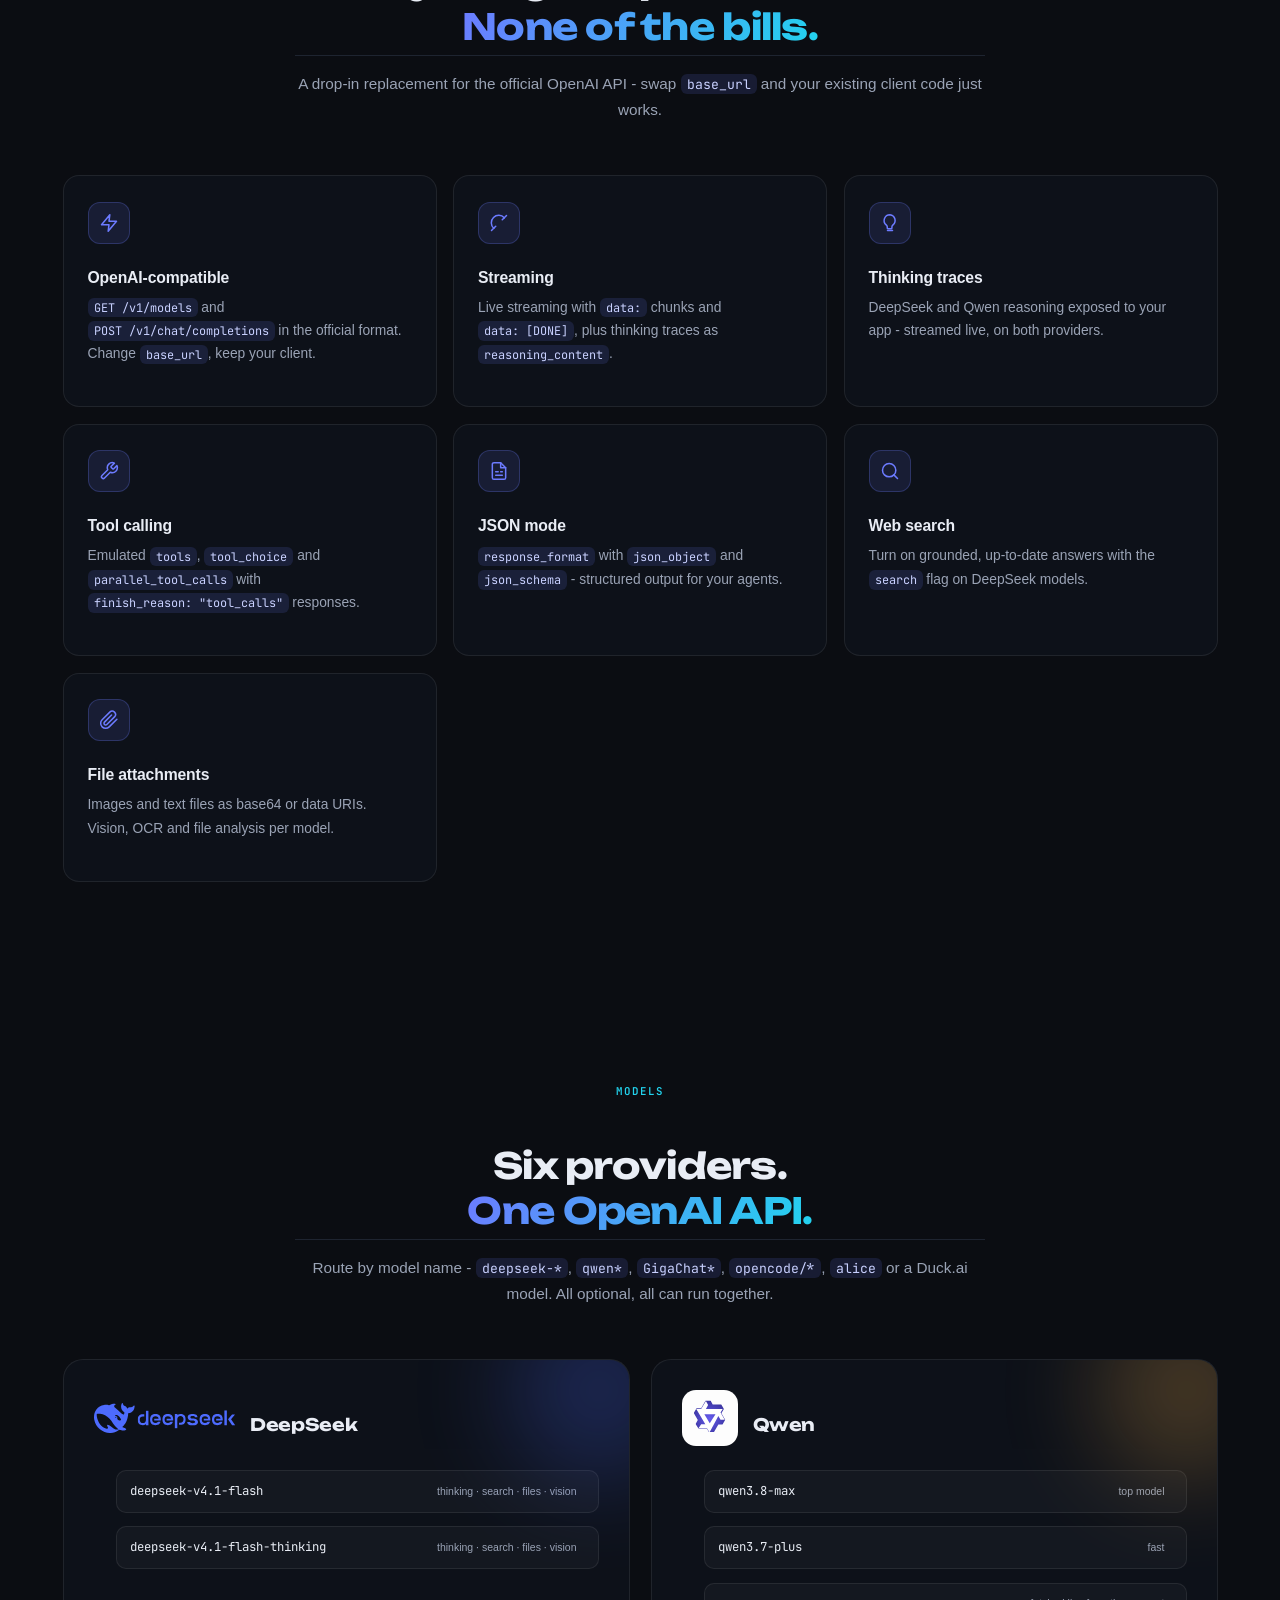
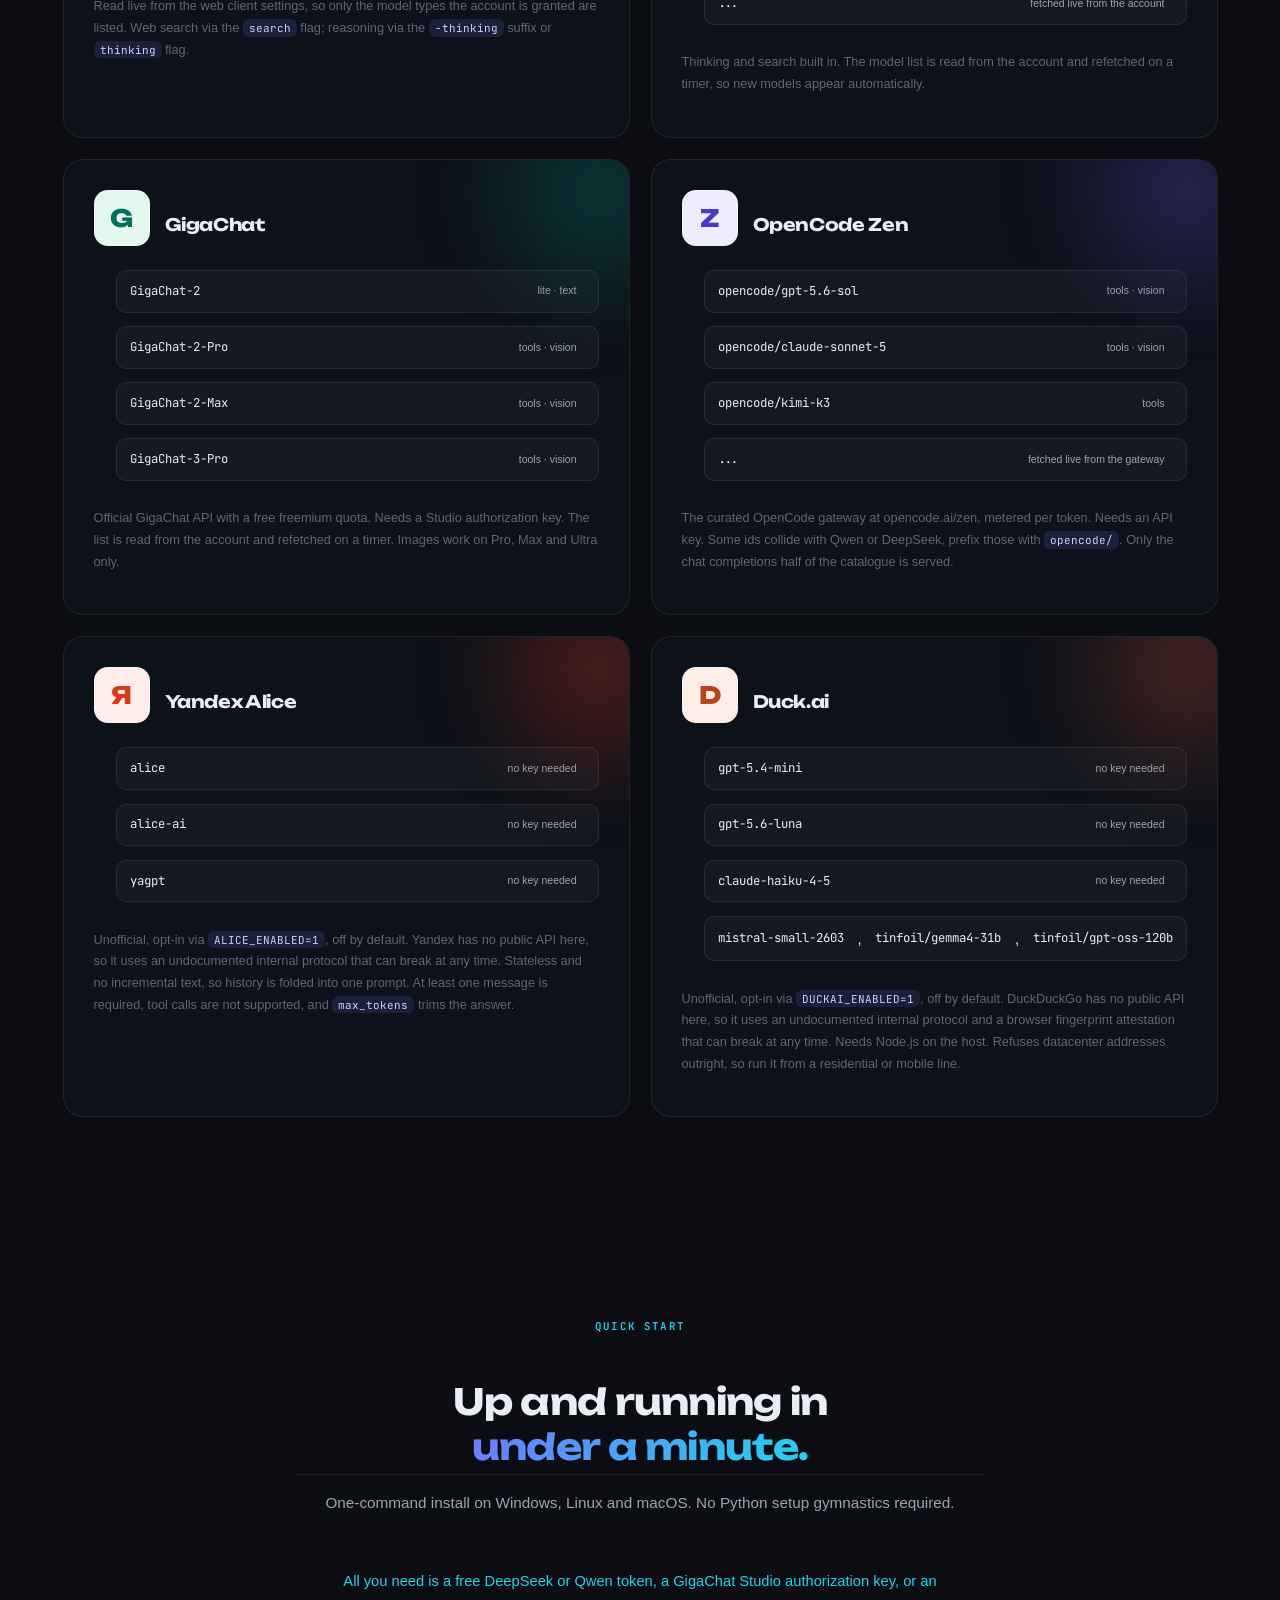
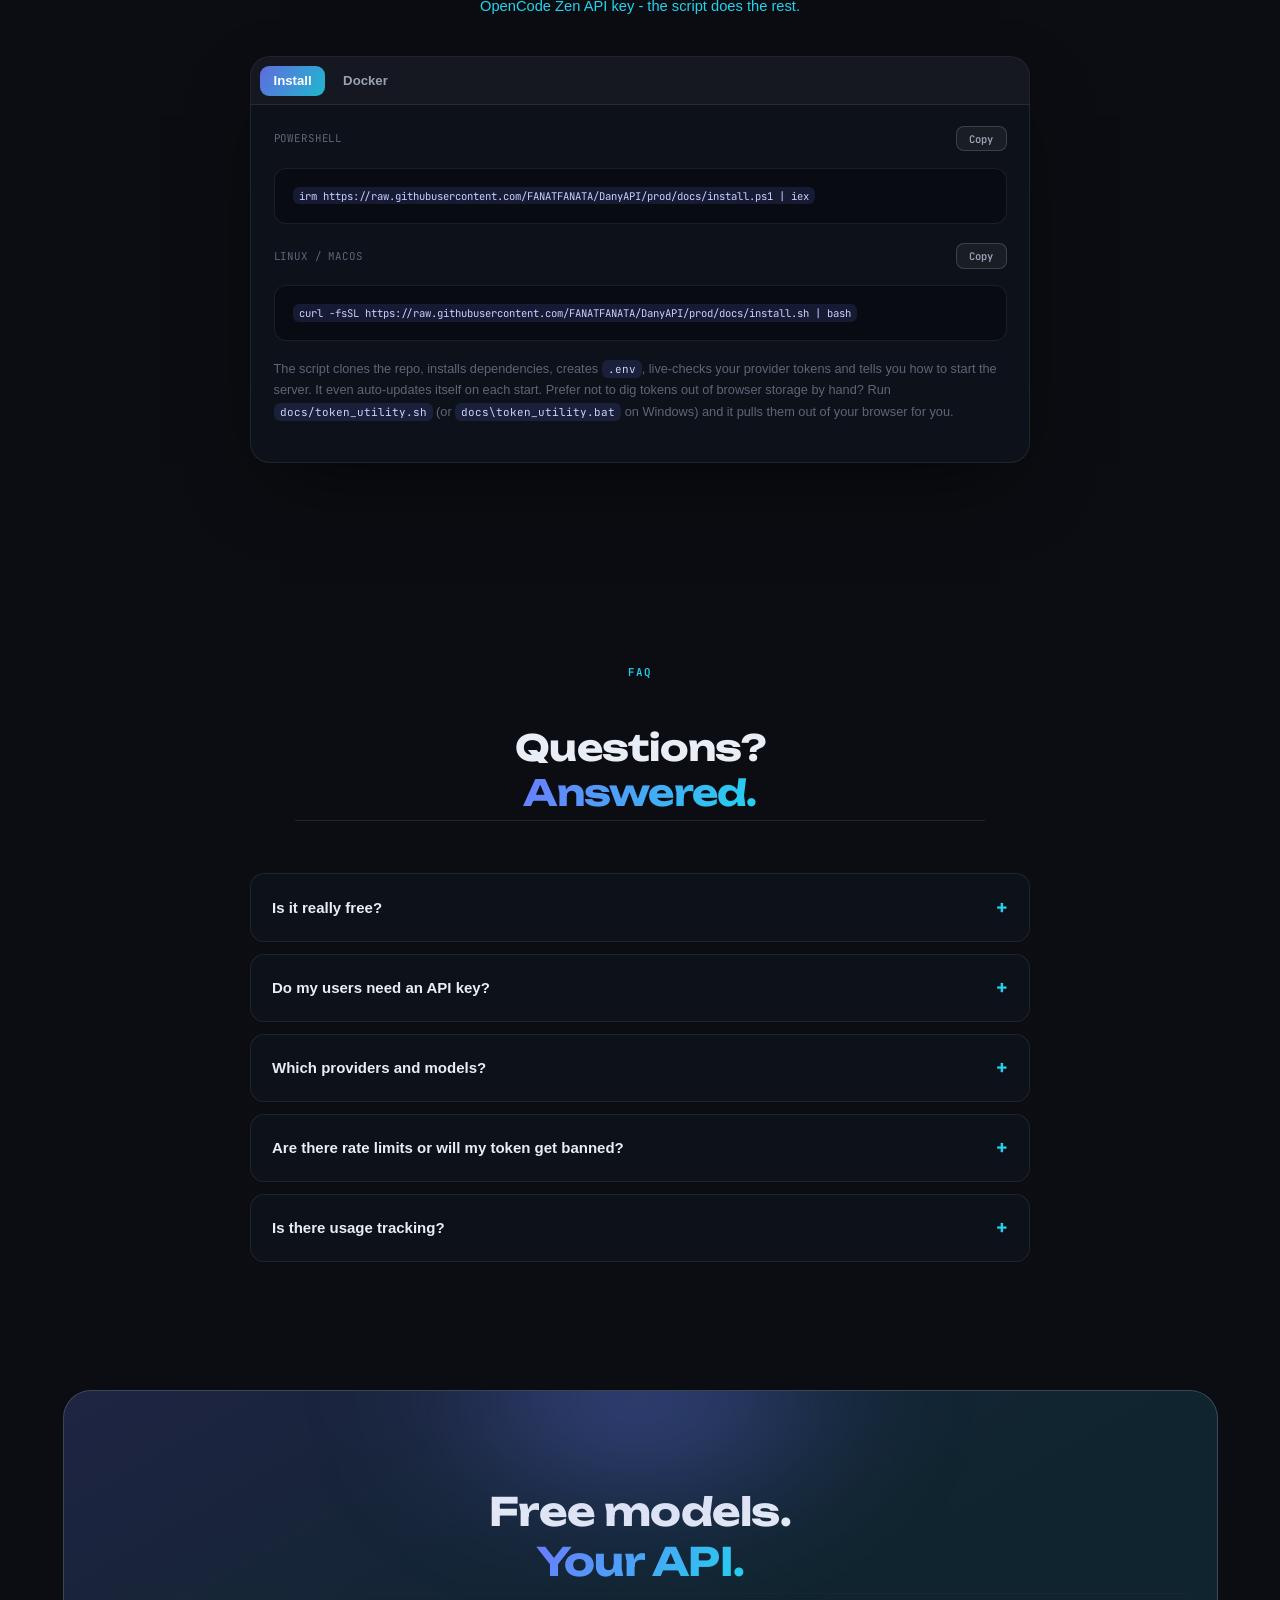
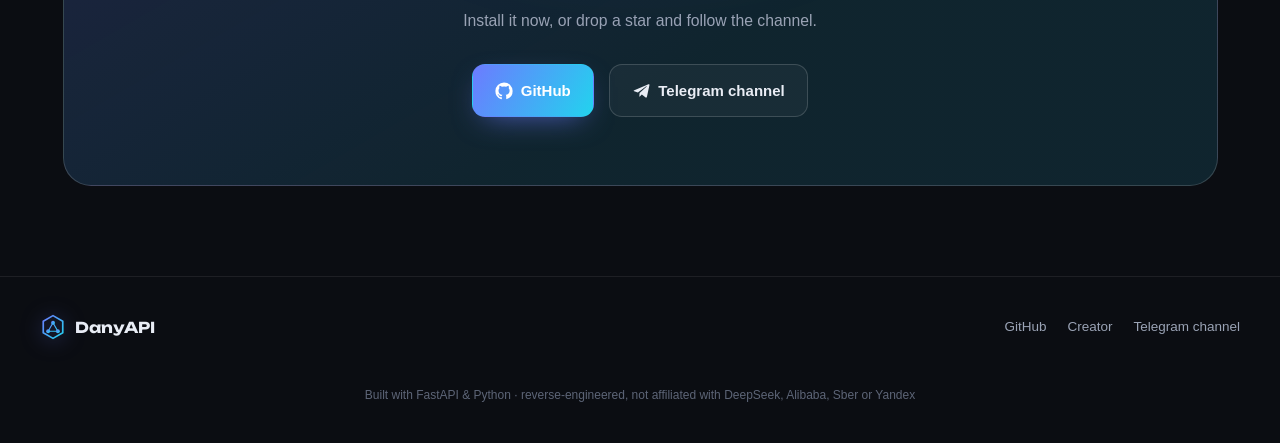
==== commit 3017a436: "fix: close the alice retry, limits, refusal and socket close defects" ====
--- a/docs/index.html
+++ b/docs/index.html
@@ -241,7 +241,7 @@
                     <li><code>alice-ai</code> <span class="model-chip" data-i18n="models_al_keyless">no key needed</span></li>
                     <li><code>yagpt</code> <span class="model-chip" data-i18n="models_al_keyless">no key needed</span></li>
                 </ul>
-                <p class="model-note" data-i18n="models_al_note">Unofficial, opt-in via <code>ALICE_ENABLED=1</code>, off by default. Yandex has no public API here, so it uses an undocumented internal protocol that can break at any time. Stateless and no incremental text, so history is folded into one prompt.</p>
+                <p class="model-note" data-i18n="models_al_note">Unofficial, opt-in via <code>ALICE_ENABLED=1</code>, off by default. Yandex has no public API here, so it uses an undocumented internal protocol that can break at any time. Stateless and no incremental text, so history is folded into one prompt. At least one message is required, tool calls are not supported, and <code>max_tokens</code> trims the answer.</p>
             </article>
 
             <article class="model-card reveal model-duck">
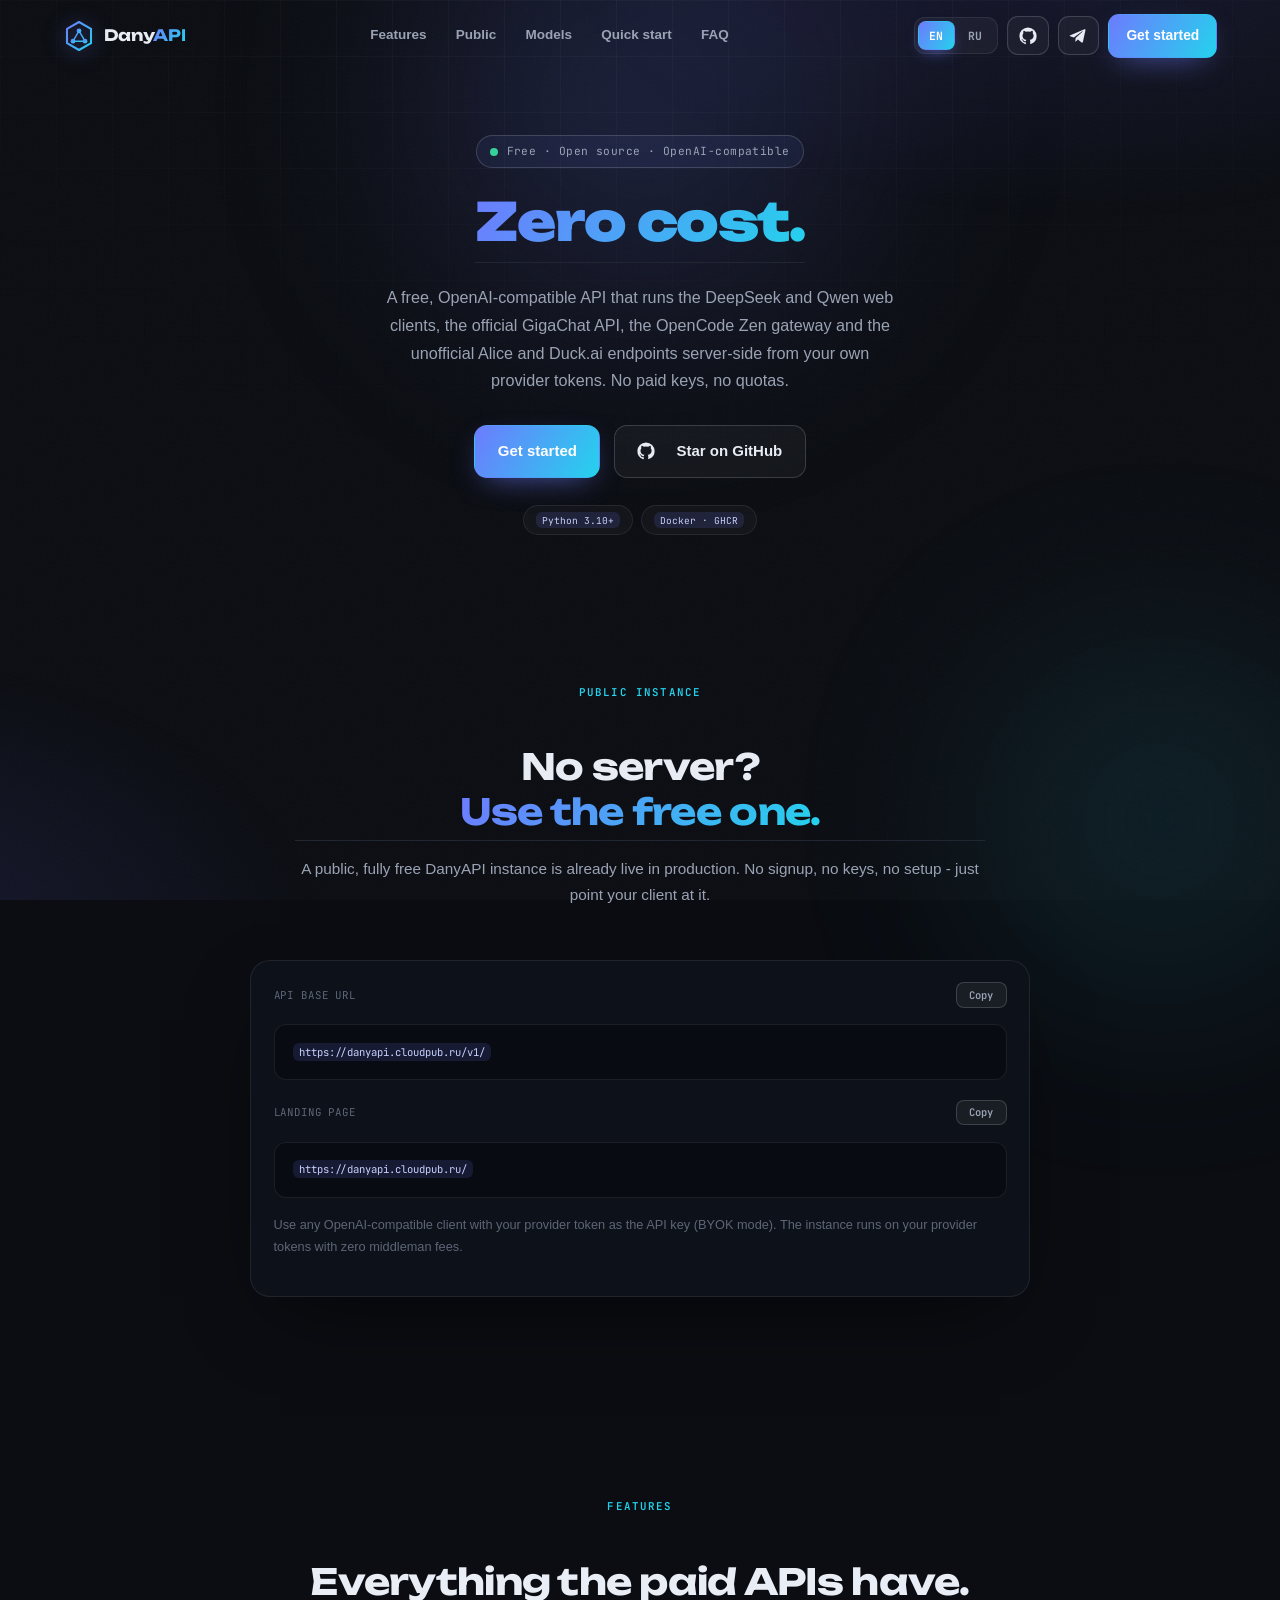
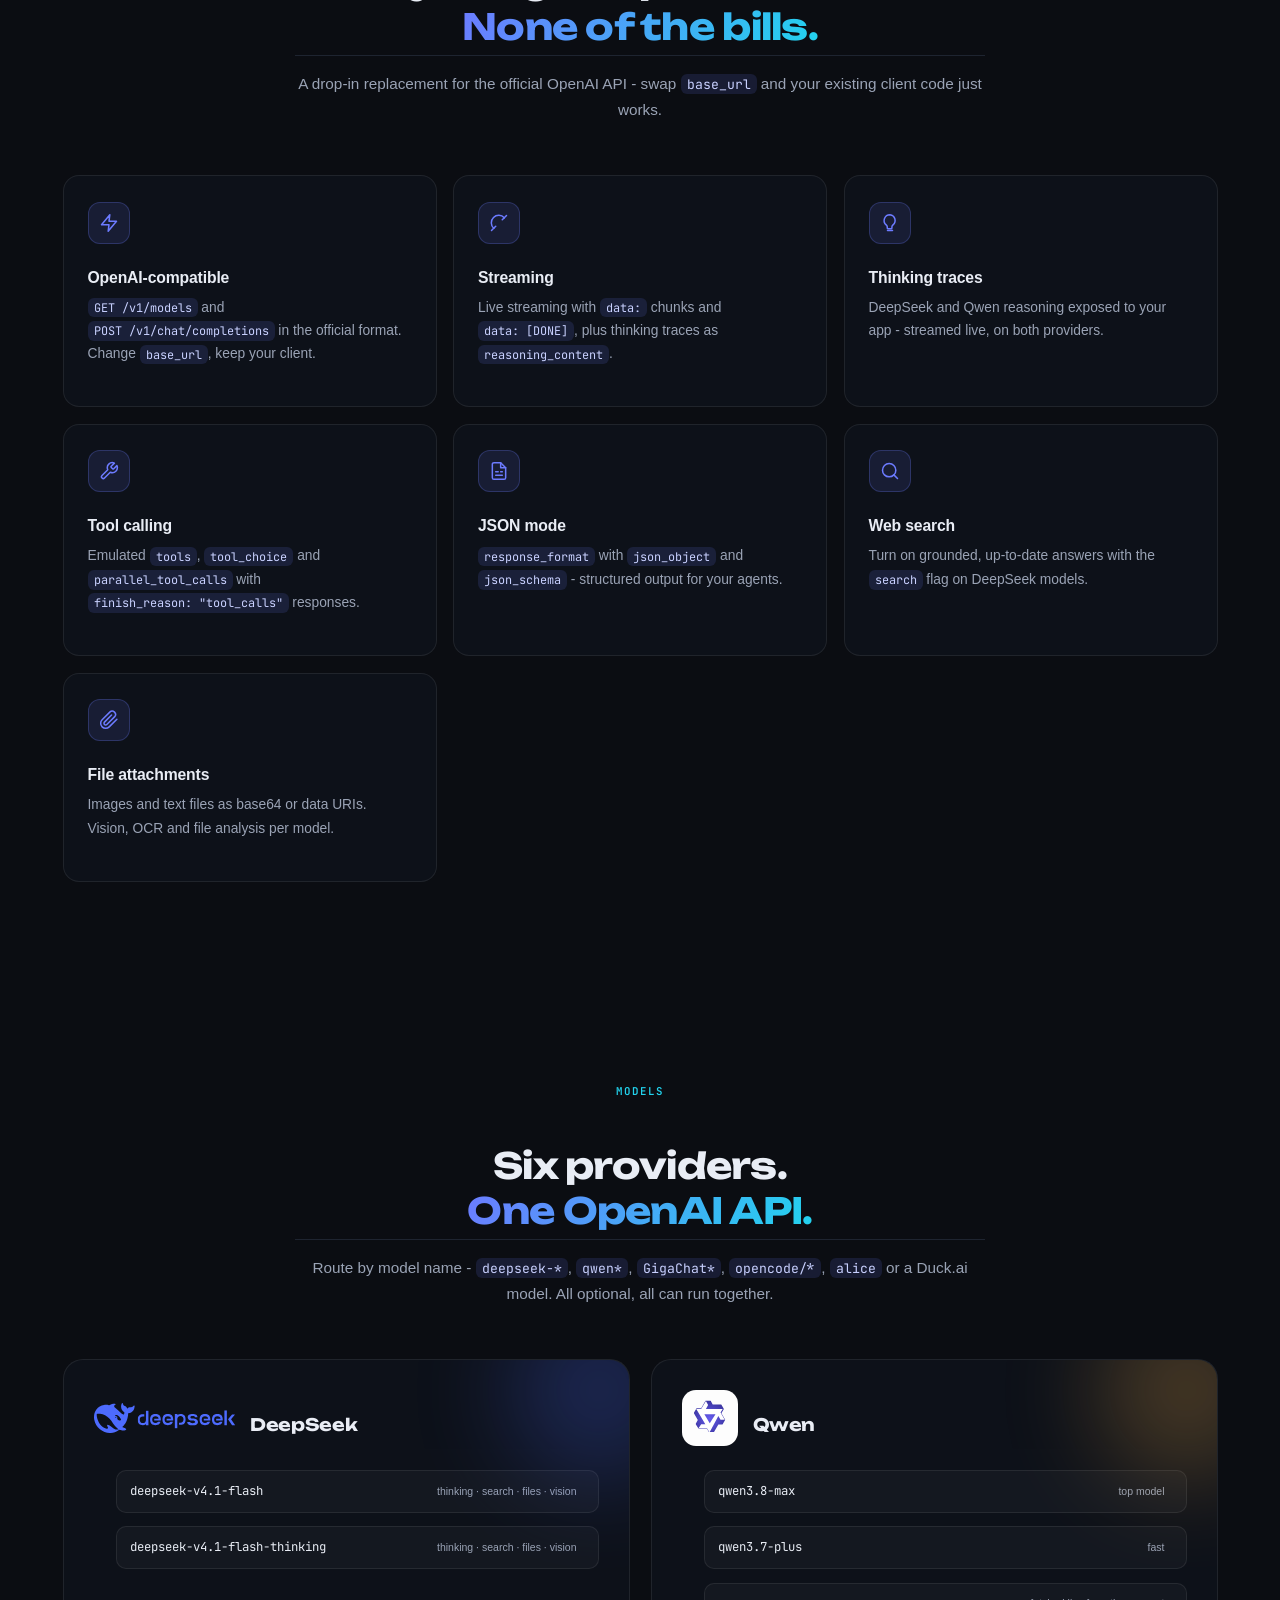
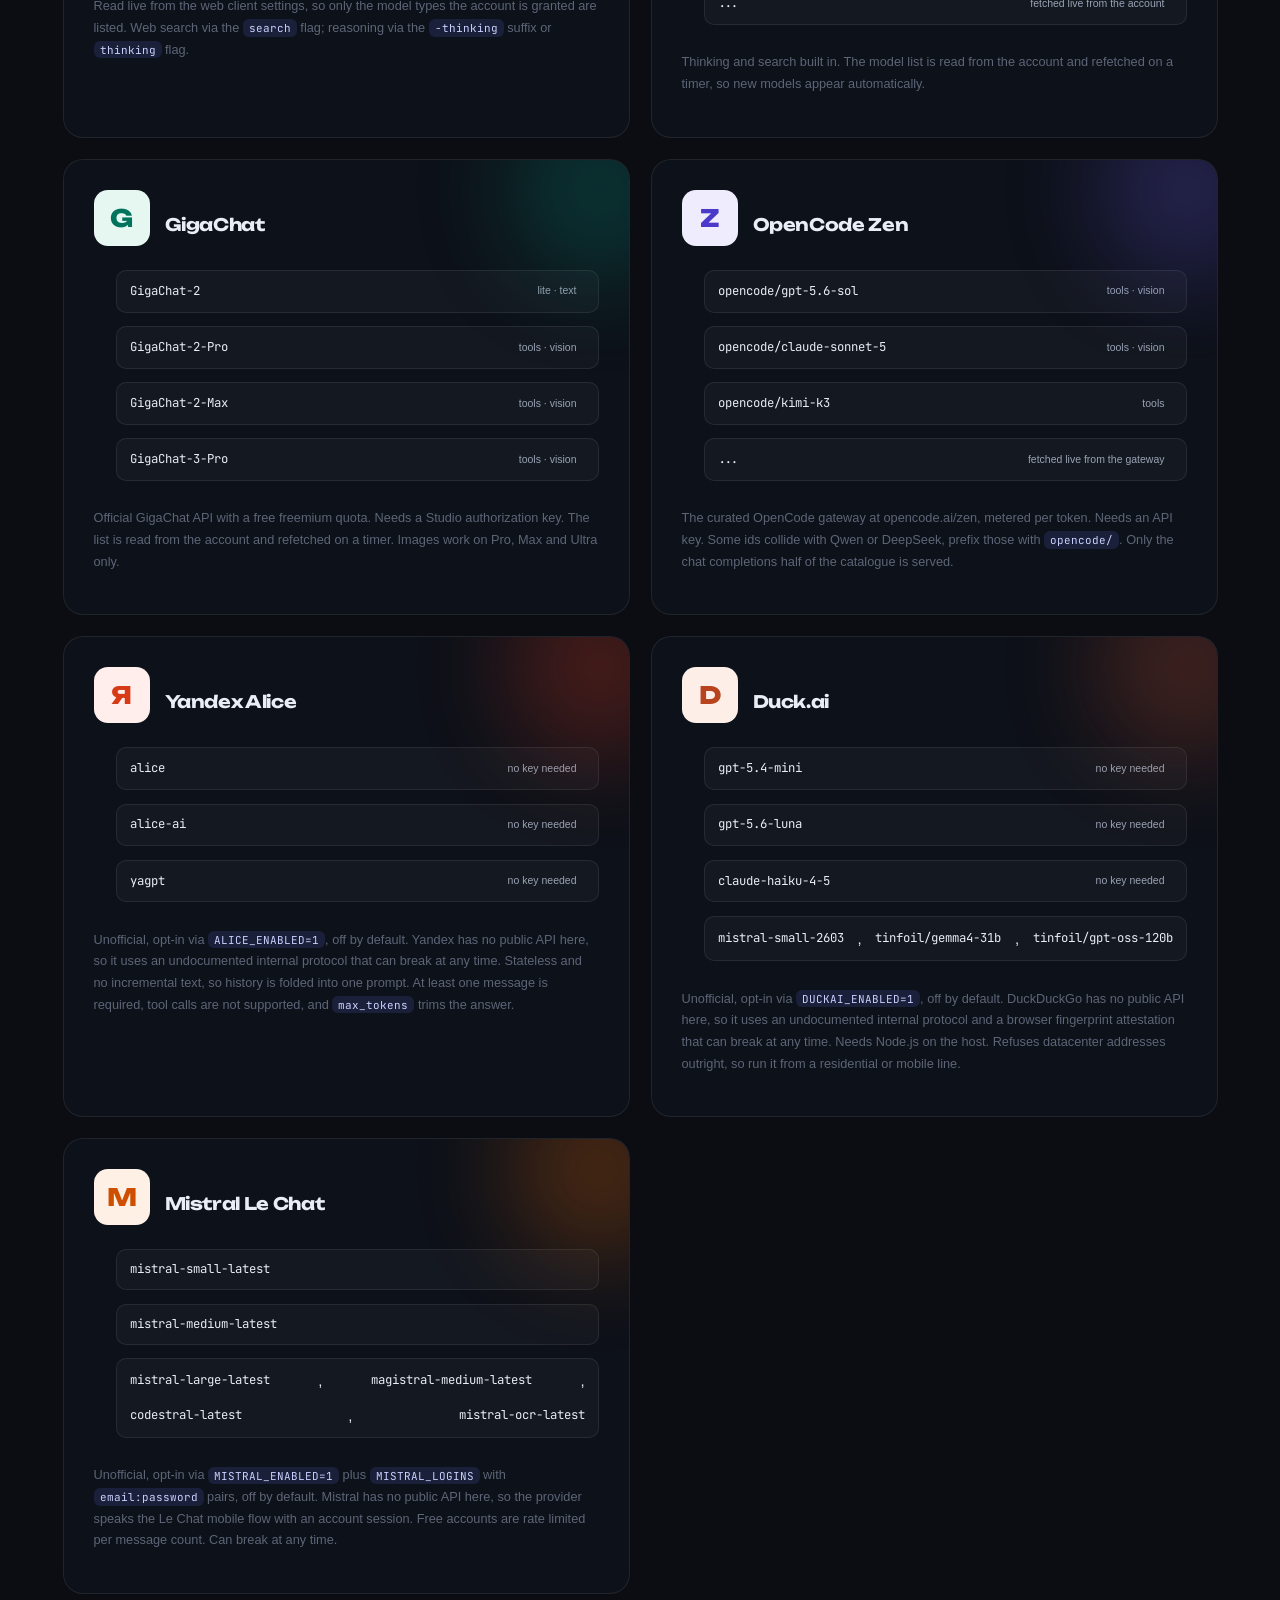
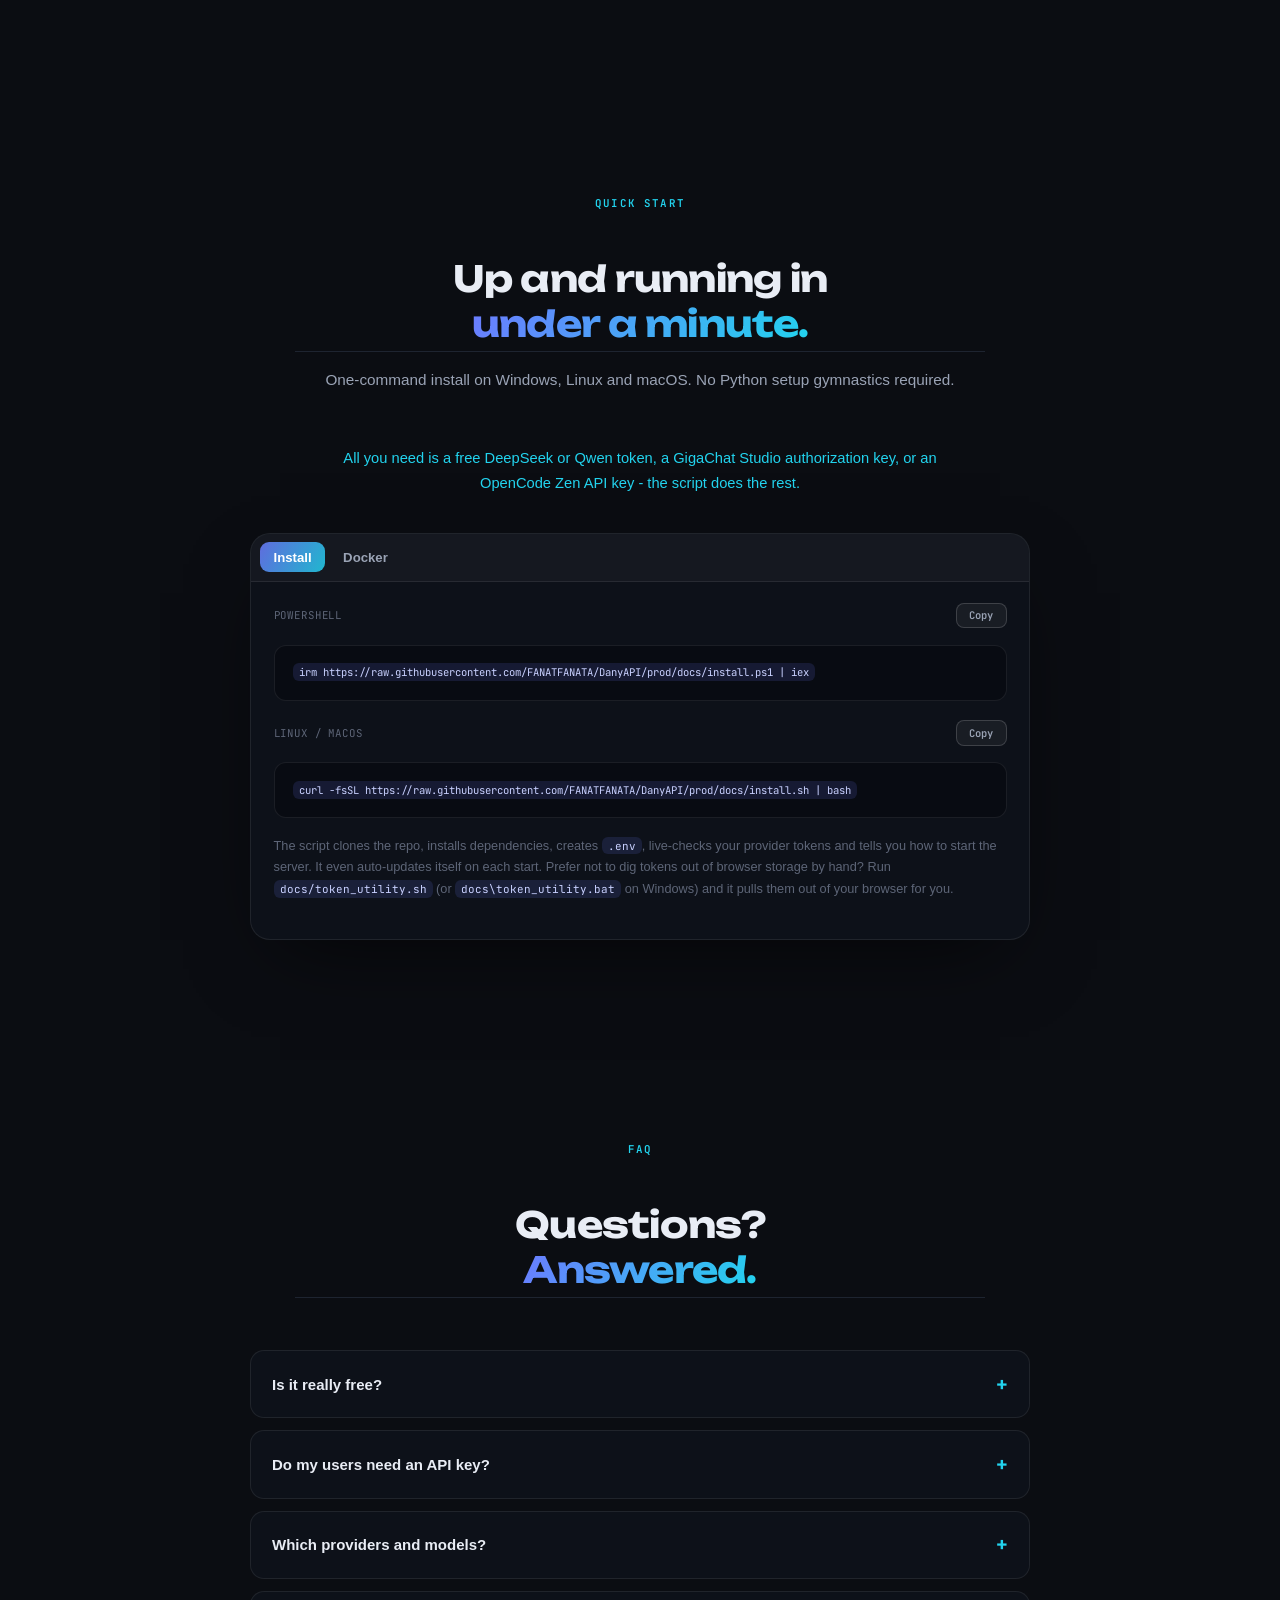
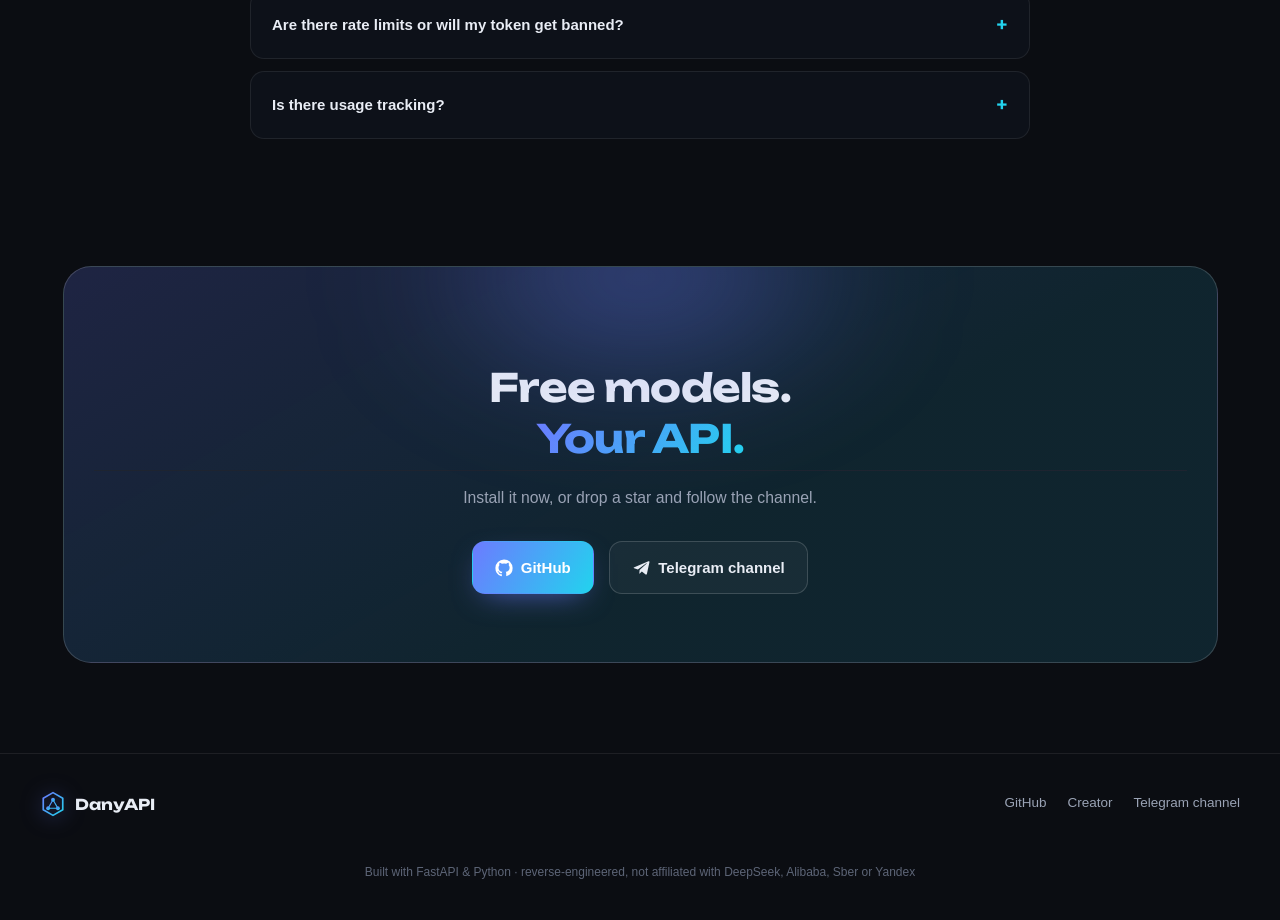
==== commit b6ab10ae: "feat: add the unofficial mistral le chat provider" ====
--- a/docs/index.html
+++ b/docs/index.html
@@ -259,6 +259,21 @@
                 </ul>
                 <p class="model-note" data-i18n="models_duck_note">Unofficial, opt-in via <code>DUCKAI_ENABLED=1</code>, off by default. DuckDuckGo has no public API here, so it uses an undocumented internal protocol and a browser fingerprint attestation that can break at any time. Needs Node.js on the host. Refuses datacenter addresses outright, so run it from a residential or mobile line.</p>
             </article>
+
+            <article class="model-card reveal model-mistral">
+                <div class="model-head">
+                    <span class="model-logo-tile model-logo-tile-mistral"><span class="model-logo-letter">M</span></span>
+                    <div>
+                        <h3>Mistral Le Chat</h3>
+                    </div>
+                </div>
+                <ul class="model-list" data-model-provider="mistral">
+                    <li><code>mistral-small-latest</code></li>
+                    <li><code>mistral-medium-latest</code></li>
+                    <li><code>mistral-large-latest</code>, <code>magistral-medium-latest</code>, <code>codestral-latest</code>, <code>mistral-ocr-latest</code></li>
+                </ul>
+                <p class="model-note" data-i18n="models_mistral_note">Unofficial, opt-in via <code>MISTRAL_ENABLED=1</code> plus <code>MISTRAL_LOGINS</code> with <code>email:password</code> pairs, off by default. Mistral has no public API here, so the provider speaks the Le Chat mobile flow with an account session. Free accounts are rate limited per message count. Can break at any time.</p>
+            </article>
         </div>
     </section>
 
--- a/docs/style.css
+++ b/docs/style.css
@@ -700,6 +700,7 @@
 .landing .model-oc::after { background: #6f5cf0; }
 .landing .model-al::after { background: #fc3f1d; }
 .landing .model-duck::after { background: #de5833; }
+.landing .model-mistral::after { background: #ff7000; }
 .landing .model-head { display: flex; align-items: center; gap: 1rem; margin-bottom: 1.6rem; }
 .landing .model-logo-tile {
     flex-shrink: 0; width: 56px; height: 56px;
@@ -716,6 +717,7 @@
 .landing .model-logo-tile-oc { background: #eeecfd; color: #4b39c9; }
 .landing .model-logo-tile-al { background: #ffeeeb; color: #d63a17; }
 .landing .model-logo-tile-duck { background: #fdefe8; color: #b8431f; }
+.landing .model-logo-tile-mistral { background: #fff0e6; color: #cf4f00; }
 .landing .model-logo-ds { display: block; flex-shrink: 0; }
 .landing .model-logo-ds img { display: block; height: 30px; width: auto; max-width: 100%; }
 .landing .model-head h3 { font-family: var(--font-disp); font-size: 1.15rem; font-weight: 700; color: var(--l-text); }
